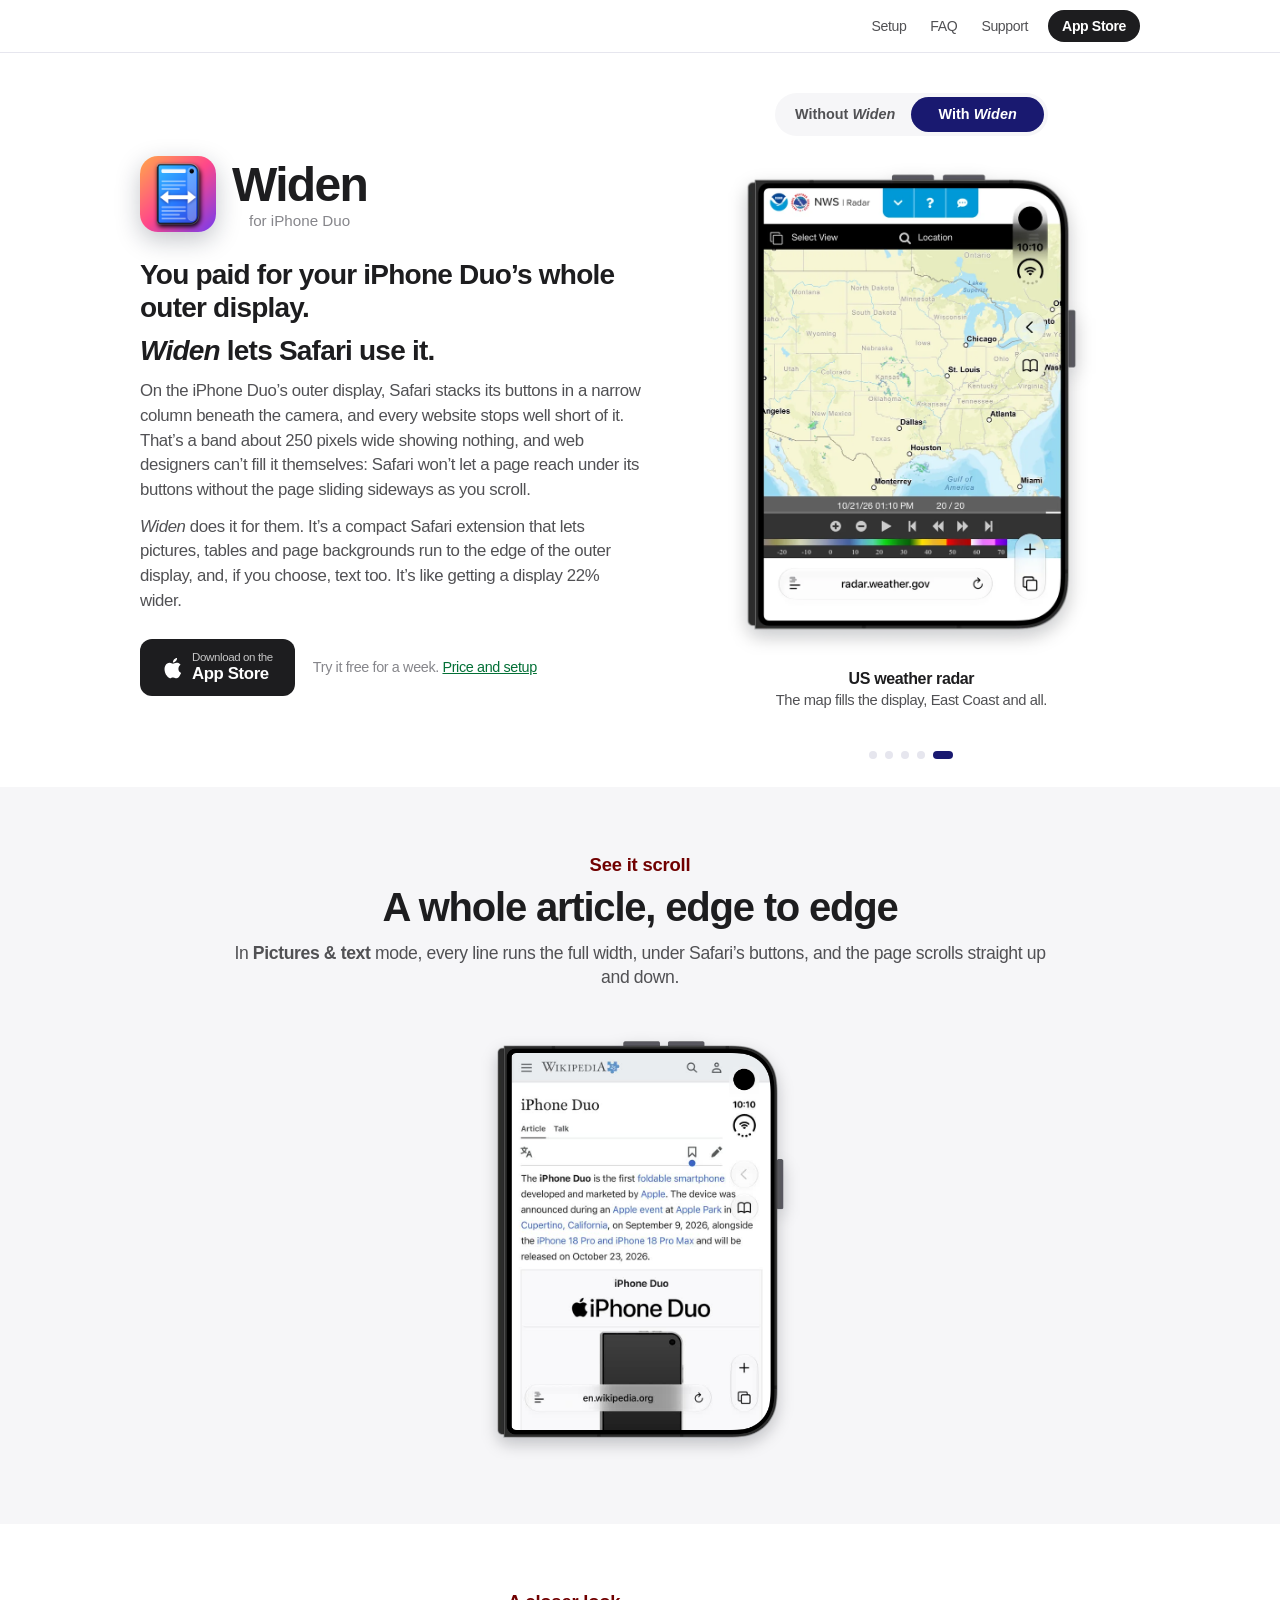
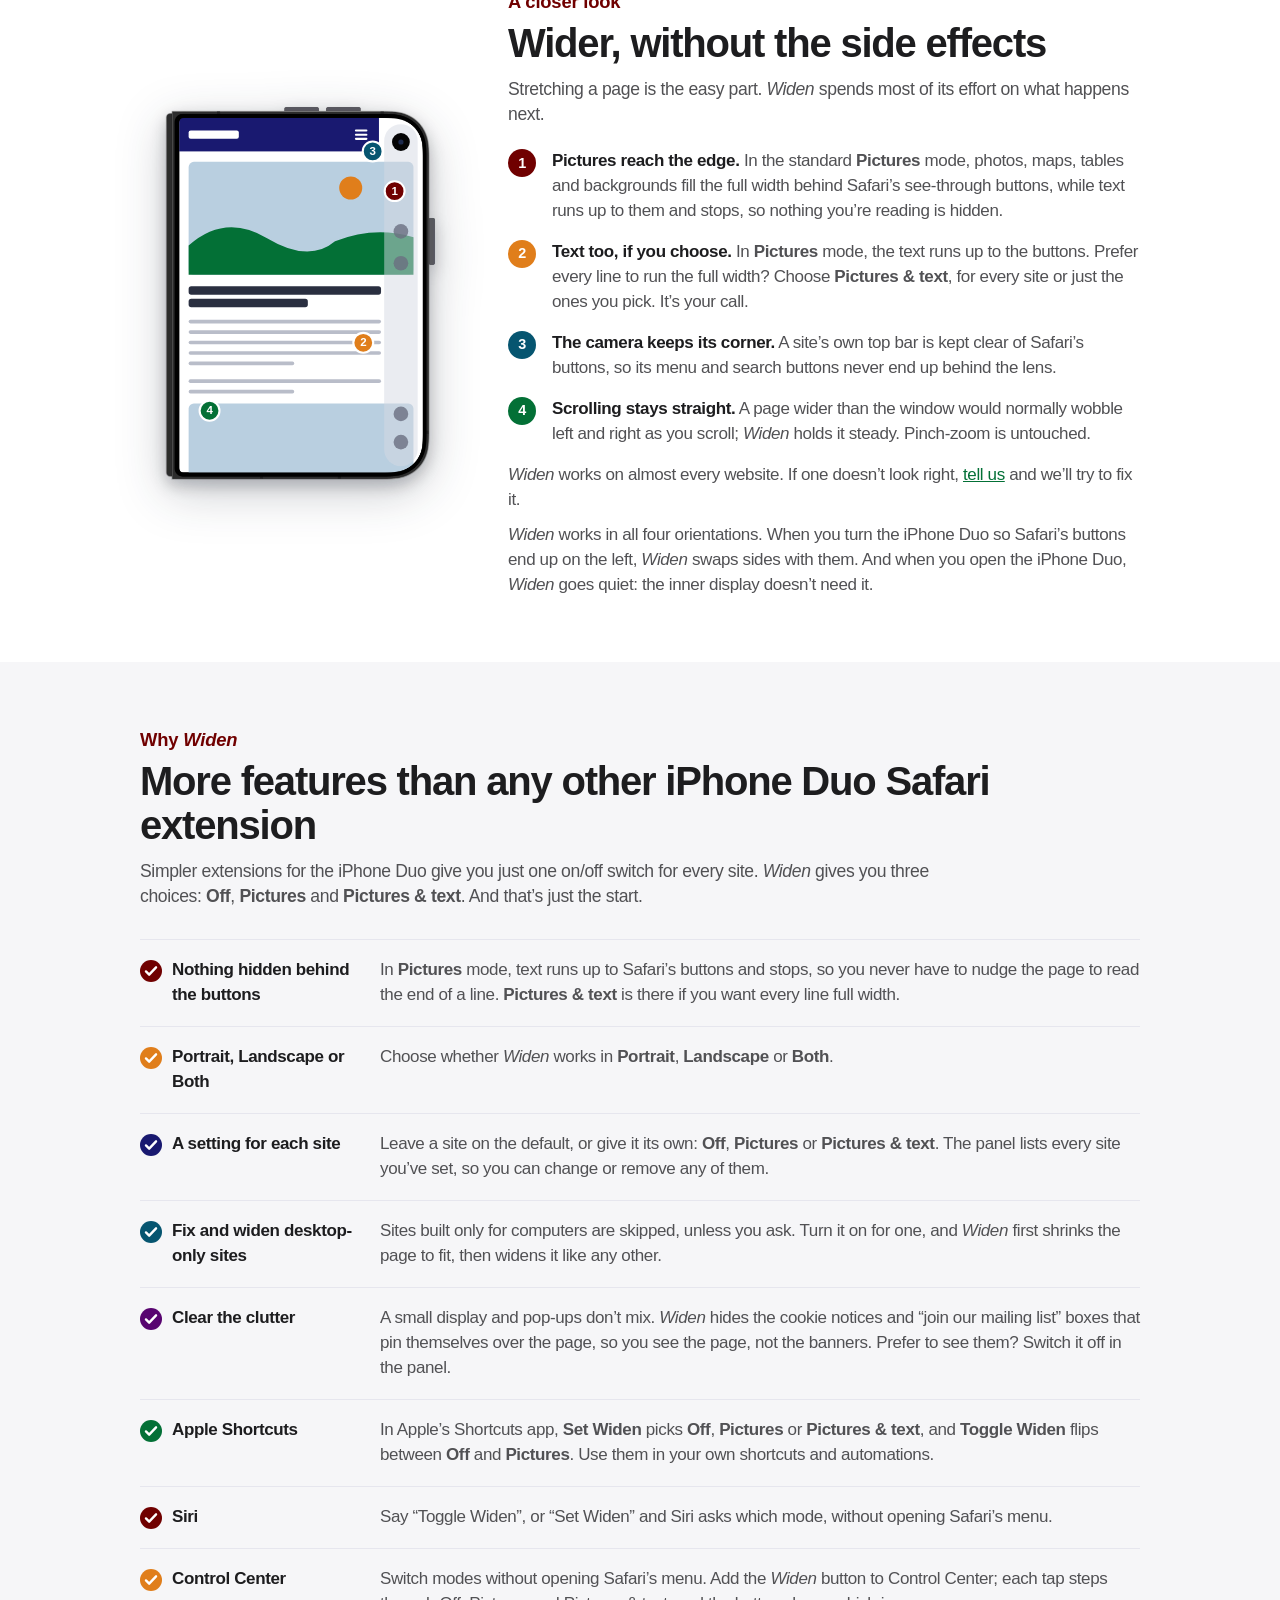
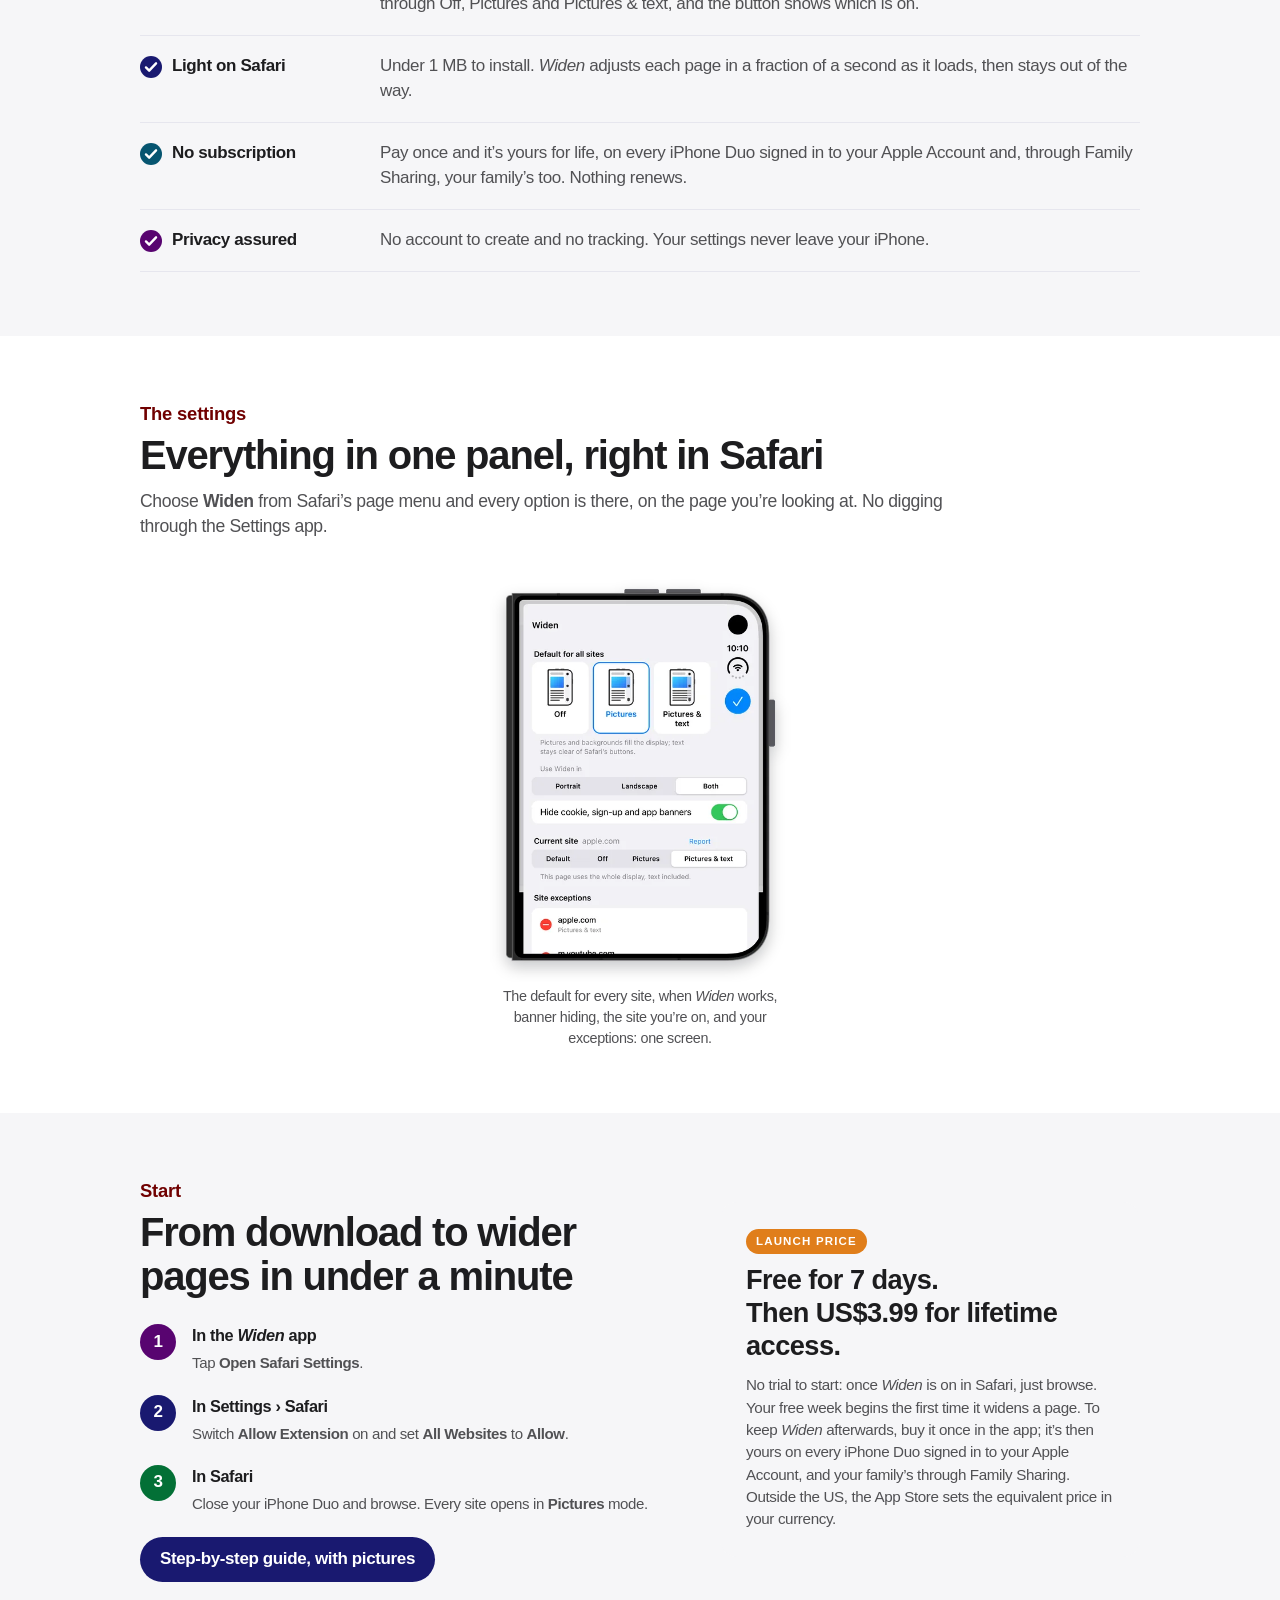
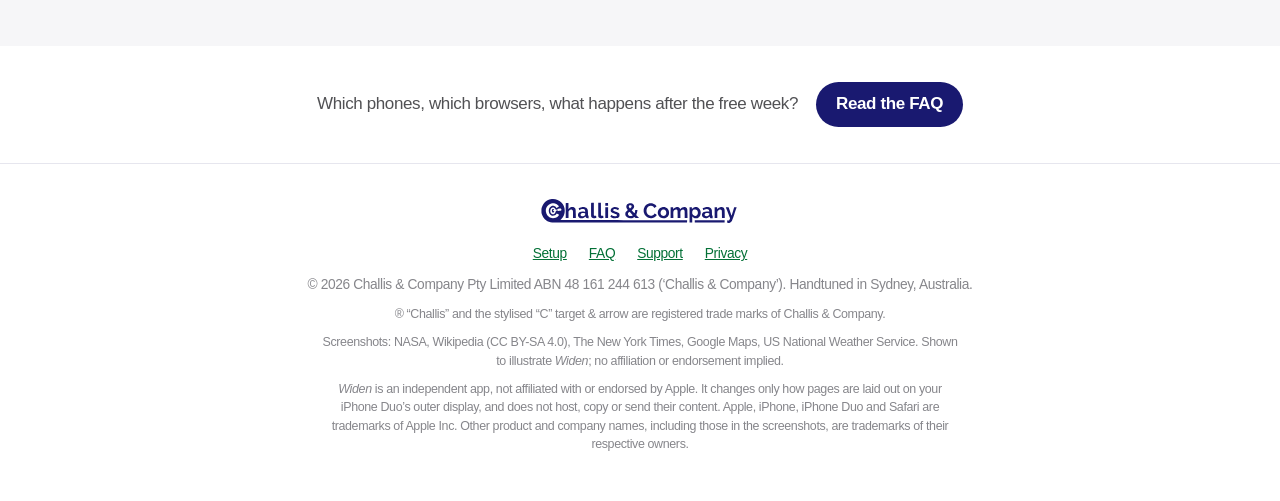
==== index.html @ 455836db "App Store links: Widen is live Co-Authored-By: Claude Opus 5.5 <noreply@anthropic.com>" ====
<!DOCTYPE html>
<html lang="en">
<head>
<meta charset="utf-8">
<meta name="viewport" content="width=device-width, initial-scale=1">
<title>Widen for iPhone Duo — Safari, edge to edge</title>
<meta name="description" content="Widen is a Safari extension for the iPhone Duo. On the iPhone Duo&#39;s outer display, Safari leaves an empty band beside its buttons; Widen fills it with the page you're reading.">
<meta property="og:type" content="website">
<meta property="og:site_name" content="Widen for iPhone Duo">
<meta property="og:title" content="Widen for iPhone Duo — Safari, edge to edge">
<meta property="og:description" content="Widen is a Safari extension for the iPhone Duo. On the iPhone Duo&#39;s outer display, Safari leaves an empty band beside its buttons; Widen fills it with the page you're reading.">
<meta property="og:url" content="https://widen.challis.com.au/">
<meta property="og:image" content="https://widen.challis.com.au/img/share.png?v=2">
<meta property="og:image:width" content="1200">
<meta property="og:image:height" content="630">
<meta property="og:image:alt" content="Google Maps on iPhone Duo's outer display, without and with Widen">
<meta name="twitter:card" content="summary_large_image">
<meta name="theme-color" content="#ffffff" media="(prefers-color-scheme: light)">
<meta name="theme-color" content="#10101c" media="(prefers-color-scheme: dark)">
<link rel="icon" type="image/png" sizes="32x32" href="img/favicon-32.png">
<link rel="icon" type="image/png" sizes="16x16" href="img/favicon-16.png">
<link rel="apple-touch-icon" href="img/apple-touch-icon.png">
<link rel="stylesheet" href="style.css?v=e7f125eb">
</head>
<body>
<a class="skip" href="#main">Skip to content</a>
<nav class="bar" aria-label="Widen">
  <div class="wrap">
    <a class="bar-brand" href="./"><img src="img/apple-touch-icon.png" alt=""><span class="bar-name">Widen</span></a>
    <div class="bar-links"><a href="setup/">Setup</a><a href="faq/">FAQ</a><a href="support/">Support</a><a class="bar-store" href="https://apps.apple.com/app/id6824905949">App Store</a></div>
  </div>
</nav>

<header class="top" id="main">
  <div class="wrap">
    <div>
      <div class="brand">
        <img src="img/icon.png" alt="Widen app icon: a closed iPhone Duo with arrows pointing out to both edges">
        <h1><span class="name">Widen</span> <span class="sub">for iPhone Duo</span></h1>
      </div>
      <p class="lede">You paid for your iPhone Duo&rsquo;s whole outer display. <span class="lede-2"><em>Widen</em> lets Safari use it.</span></p>
      <p>On the iPhone Duo&rsquo;s outer display, Safari stacks its buttons in a narrow column beneath the camera, and every website stops well short of it. That&rsquo;s a band about 250 pixels wide showing nothing, and web designers can&rsquo;t fill it themselves: Safari won&rsquo;t let a page reach under its buttons without the page sliding sideways as you scroll.</p>
      <p><em>Widen</em> does it for them. It&rsquo;s a compact Safari extension that lets pictures, tables and page backgrounds run to the edge of the outer display, and, if you choose, text too. It&rsquo;s like getting a display 22% wider.</p>
      <div class="cta">
        <a class="store" id="app-store" href="https://apps.apple.com/app/id6824905949">
          <svg width="20" height="24" viewBox="0 0 20 24" aria-hidden="true"><path fill="currentColor" d="M16.4 12.7c0-2.6 2.1-3.8 2.2-3.9-1.2-1.8-3.1-2-3.7-2-1.6-.2-3.1.9-3.9.9-.8 0-2-.9-3.4-.9-1.7 0-3.3 1-4.2 2.6-1.8 3.1-.5 7.7 1.3 10.2.9 1.2 1.9 2.6 3.2 2.6 1.3-.1 1.8-.8 3.3-.8 1.6 0 2 .8 3.4.8 1.4 0 2.3-1.3 3.1-2.5 1-1.4 1.4-2.8 1.4-2.9-.1 0-2.7-1-2.7-4.1zM13.9 5.1c.7-.9 1.2-2 1.1-3.2-1 0-2.3.7-3 1.6-.7.8-1.2 2-1.1 3.1 1.2.1 2.3-.6 3-1.5z"/></svg>
          <span><small>Download on the</small><b>App Store</b></span>
        </a>
        <span class="note">Try it free for a week. <a href="#start">Price and setup</a></span>
      </div>
    </div>

    <figure class="flip" data-state="after">
      <div class="flip-ctl" role="group" aria-label="Compare">
        <button type="button" data-show="before">Without <em>Widen</em></button>
        <button type="button" data-show="after">With <em>Widen</em></button>
      </div>
      <!-- One .slide per website. Each needs a before and an after image from the
           closed Duo (1398x2034 simulator shots, exported at 932 wide). -->
      <div class="slides" tabindex="0" aria-label="Websites without and with Widen; swipe for more">
        <div class="slide" data-site="NASA">
          <div class="flip-pics">
            <img class="pic-before" src="img/moon-before.webp?v=9" width="860" height="1117" alt="NASA's Moon page on iPhone Duo's outer display, without Widen: a white column runs down beside Safari's buttons">
            <img class="pic-after" src="img/moon-after.webp?v=9" width="860" height="1117" alt="The same page with Widen: the Moon runs right under Safari's buttons">
          </div>
          <p class="slide-cap"><b>NASA</b>
            <span class="cap-before">A white column runs down beside the buttons.</span>
            <span class="cap-after">The Moon runs right under the buttons.</span></p>
        </div>
        <div class="slide" data-site="Wikipedia">
          <div class="flip-pics">
            <img class="pic-before" src="img/before.webp?v=8" width="860" height="1117" alt="Wikipedia's iPhone Duo article in Safari on the closed iPhone Duo, without Widen: the page stops well short of Safari's buttons, leaving an empty band">
            <img class="pic-after" src="img/after.webp?v=8" width="860" height="1117" alt="The same article with Widen in Pictures &amp; text mode: the article text and info box run the full width of the display">
          </div>
          <p class="slide-cap"><b>Wikipedia</b>
            <span class="cap-before">The page stops short; the band by the buttons is empty.</span>
            <span class="cap-after">In <strong>Pictures &amp; text</strong>, the article runs the full width.</span></p>
        </div>
        <div class="slide" data-site="The New York Times">
          <div class="flip-pics">
            <img class="pic-before" src="img/nyt-before.webp?v=8" width="860" height="1117" loading="lazy" alt="An NYT article about the iPhone Duo on the closed iPhone Duo, without Widen: the lead photo stops short of Safari's buttons">
            <img class="pic-after" src="img/nyt-after.webp?v=8" width="860" height="1117" loading="lazy" alt="The same article with Widen: the photo runs under Safari's buttons while the headline stays clear of them">
          </div>
          <p class="slide-cap"><b>The New York Times</b>
            <span class="cap-before">The photo stops short of the buttons.</span>
            <span class="cap-after">The photo runs under the buttons; the headline stays clear.</span></p>
        </div>
        <div class="slide" data-site="Google Maps">
          <div class="flip-pics">
            <img class="pic-before" src="img/maps-before.webp?v=8" width="860" height="1117" loading="lazy" alt="Google Maps satellite view of the Sydney Opera House on the closed iPhone Duo, without Widen: the map ends at Safari's buttons">
            <img class="pic-after" src="img/maps-after.webp?v=8" width="860" height="1117" loading="lazy" alt="The same satellite view with Widen: the Opera House and harbour fill the whole display, under Safari's buttons">
          </div>
          <p class="slide-cap"><b>Google Maps</b>
            <span class="cap-before">The map ends where the buttons begin.</span>
            <span class="cap-after">The map fills the display, right under the buttons.</span></p>
        </div>
        <div class="slide" data-site="US weather radar">
          <div class="flip-pics">
            <img class="pic-before" src="img/radar-before.webp?v=8" width="860" height="1117" loading="lazy" alt="The US National Weather Service radar map on the closed iPhone Duo, without Widen: the map ends at Safari's buttons, cutting off the East Coast">
            <img class="pic-after" src="img/radar-after.webp?v=8" width="860" height="1117" loading="lazy" alt="The same radar map with Widen: it fills the whole display under Safari's buttons, showing the East Coast">
          </div>
          <p class="slide-cap"><b>US weather radar</b>
            <span class="cap-before">The map ends at the buttons; the East Coast is cut off.</span>
            <span class="cap-after">The map fills the display, East Coast and all.</span></p>
        </div>
      </div>
      <div class="dots" role="tablist" aria-label="Choose a website"></div>
    </figure>
  </div>
</header>

<section class="band" id="scroll">
  <div class="wrap scroll-wrap">
    <span class="kicker">See it scroll</span>
    <h2>A whole article, edge to edge</h2>
    <p class="intro">In <strong>Pictures &amp; text</strong> mode, every line runs the full width, under Safari&rsquo;s buttons, and the page scrolls straight up and down.</p>
    <figure class="scroll-demo">
      <div class="duo-video">
        <video src="img/scroll.mp4?v=4" poster="img/scroll-poster.jpg?v=2" width="620" height="902" autoplay muted loop playsinline preload="metadata" aria-label="Scrolling Wikipedia's iPhone Duo article with Widen in Pictures and text mode"></video>
        <img src="img/duo-frame-open.png" width="1224" height="1590" alt="">
      </div>
    </figure>
  </div>
</section>

<section id="closer">
  <div class="wrap closer">
    <div class="closer-pic"><!-- duo:notes --><svg class="duo" viewBox="0 0 612 795" role="img" aria-label="Widen at work, with three numbered points explained beside the picture"><defs><mask id="scr-notes"><image href="img/duo-screen-mask.png" x="75" y="63" width="466" height="678"/></mask></defs><image href="img/duo-frame.webp?v=4" x="0" y="0" width="612" height="795"/><g mask="url(#scr-notes)"><rect class="d-screen" x="75" y="63" width="466" height="678"/><rect class="d-photo" x="93" y="147" width="430" height="216" rx="10"/><circle class="d-sun" cx="403" cy="197" r="22"/><path class="d-hill" d="M93 363V307q70-62 150-14t130 6q75-30 150-8V363z"/><rect class="d-ink" x="93" y="385" width="368" height="16" rx="5"/><rect class="d-ink" x="93" y="409" width="228" height="16" rx="5"/><rect class="d-text" x="93" y="449" width="368" height="7" rx="3.5"/><rect class="d-text" x="93" y="469" width="368" height="7" rx="3.5"/><rect class="d-text" x="93" y="489" width="368" height="7" rx="3.5"/><rect class="d-text" x="93" y="509" width="368" height="7" rx="3.5"/><rect class="d-text" x="93" y="529" width="202" height="7" rx="3.5"/><rect class="d-text" x="93" y="563" width="368" height="7" rx="3.5"/><rect class="d-text" x="93" y="583" width="202" height="7" rx="3.5"/><rect class="d-photo" x="93" y="609" width="430" height="170" rx="10"/><rect class="d-bar" x="75" y="63" width="382" height="64"/><rect class="d-logo" x="93" y="87" width="96" height="16" rx="4"/><rect class="d-logo" x="411" y="85" width="24" height="4" rx="2"/><rect class="d-logo" x="411" y="93" width="24" height="4" rx="2"/><rect class="d-logo" x="411" y="101" width="24" height="4" rx="2"/><rect class="d-strip" x="467" y="75" width="64" height="654" rx="32"/><circle class="d-cam" cx="499" cy="109" r="17"/><circle class="d-lens" cx="499" cy="109" r="5"/><circle class="d-btn" cx="499" cy="280" r="14"/><circle class="d-btn" cx="499" cy="341" r="14"/><circle class="d-btn" cx="499" cy="629" r="14"/><circle class="d-btn" cx="499" cy="683" r="14"/></g><circle class="d-note n1" cx="487" cy="203" r="19"/><text class="d-note-n" x="487" y="210" text-anchor="middle">1</text><circle class="d-note n2" cx="427" cy="493" r="19"/><text class="d-note-n" x="427" y="500" text-anchor="middle">2</text><circle class="d-note n3" cx="445" cy="127" r="19"/><text class="d-note-n" x="445" y="134" text-anchor="middle">3</text><circle class="d-note n4" cx="133" cy="623" r="19"/><text class="d-note-n" x="133" y="630" text-anchor="middle">4</text></svg><!-- /duo:notes --></div>
    <div>
      <span class="kicker">A closer look</span>
      <h2>Wider, without the side effects</h2>
      <p class="intro">Stretching a page is the easy part. <em>Widen</em> spends most of its effort on what happens next.</p>
      <ol class="notes">
        <li><b>Pictures reach the edge.</b> In the standard <strong>Pictures</strong> mode, photos, maps, tables and backgrounds fill the full width behind Safari&rsquo;s see-through buttons, while text runs up to them and stops, so nothing you&rsquo;re reading is hidden.</li>
        <li><b>Text too, if you choose.</b> In <strong>Pictures</strong> mode, the text runs up to the buttons. Prefer every line to run the full width? Choose <strong>Pictures &amp; text</strong>, for every site or just the ones you pick. It&rsquo;s your call.</li>
        <li><b>The camera keeps its corner.</b> A site&rsquo;s own top bar is kept clear of Safari&rsquo;s buttons, so its menu and search buttons never end up behind the lens.</li>
        <li><b>Scrolling stays straight.</b> A page wider than the window would normally wobble left and right as you scroll; <em>Widen</em> holds it steady. Pinch-zoom is untouched.</li>
      </ol>
      <p class="aside"><em>Widen</em> works on almost every website. If one doesn&rsquo;t look right, <a href="support/">tell us</a> and we&rsquo;ll try to fix it.</p>
      <p class="aside"><em>Widen</em> works in all four orientations. When you turn the iPhone Duo so Safari&rsquo;s buttons end up on the left, <em>Widen</em> swaps sides with them. And when you open the iPhone Duo, <em>Widen</em> goes quiet: the inner display doesn&rsquo;t need it.</p>
    </div>
  </div>
</section>

<section class="band" id="why">
  <div class="wrap">
    <span class="kicker">Why <em>Widen</em></span>
    <h2>More features than any other iPhone Duo Safari extension</h2>
    <p class="intro">Simpler extensions for the iPhone Duo give you just one on/off switch for every site. <em>Widen</em> gives you three choices: <strong>Off</strong>, <strong>Pictures</strong> and <strong>Pictures &amp; text</strong>. And that&rsquo;s just the start.</p>
    <dl class="extras">
      <div><dt><span class="dot c-red"></span>Nothing hidden behind the buttons</dt><dd>In <strong>Pictures</strong> mode, text runs up to Safari&rsquo;s buttons and stops, so you never have to nudge the page to read the end of a line. <strong>Pictures &amp; text</strong> is there if you want every line full width.</dd></div>
      <div><dt><span class="dot c-orange"></span>Portrait, Landscape or Both</dt><dd>Choose whether <em>Widen</em> works in <strong>Portrait</strong>, <strong>Landscape</strong> or <strong>Both</strong>.</dd></div>
      <div><dt><span class="dot c-navy"></span>A setting for each site</dt><dd>Leave a site on the default, or give it its own: <strong>Off</strong>, <strong>Pictures</strong> or <strong>Pictures &amp; text</strong>. The panel lists every site you&rsquo;ve set, so you can change or remove any of them.</dd></div>
      <div><dt><span class="dot c-teal"></span>Fix and widen desktop-only sites</dt><dd>Sites built only for computers are skipped, unless you ask. Turn it on for one, and <em>Widen</em> first shrinks the page to fit, then widens it like any other.</dd></div>
      <div><dt><span class="dot c-purple"></span>Clear the clutter</dt><dd>A small display and pop-ups don&rsquo;t mix. <em>Widen</em> hides the cookie notices and &ldquo;join our mailing list&rdquo; boxes that pin themselves over the page, so you see the page, not the banners. Prefer to see them? Switch it off in the panel.</dd></div>
      <div><dt><span class="dot c-green"></span>Apple Shortcuts</dt><dd>In Apple&rsquo;s Shortcuts app, <strong>Set Widen</strong> picks <strong>Off</strong>, <strong>Pictures</strong> or <strong>Pictures &amp; text</strong>, and <strong>Toggle Widen</strong> flips between <strong>Off</strong> and <strong>Pictures</strong>. Use them in your own shortcuts and automations.</dd></div>
      <div><dt><span class="dot c-red"></span>Siri</dt><dd>Say &ldquo;Toggle Widen&rdquo;, or &ldquo;Set Widen&rdquo; and Siri asks which mode, without opening Safari&rsquo;s menu.</dd></div>
      <div><dt><span class="dot c-orange"></span>Control Center</dt><dd>Switch modes without opening Safari&rsquo;s menu. Add the <em>Widen</em> button to Control Center; each tap steps through Off, Pictures and Pictures &amp; text, and the button shows which is on.</dd></div>
      <div><dt><span class="dot c-navy"></span>Light on Safari</dt><dd>Under 1&nbsp;MB to install. <em>Widen</em> adjusts each page in a fraction of a second as it loads, then stays out of the way.</dd></div>
      <div><dt><span class="dot c-teal"></span>No subscription</dt><dd>Pay once and it&rsquo;s yours for life, on every iPhone Duo signed in to your Apple Account and, through Family Sharing, your family&rsquo;s too. Nothing renews.</dd></div>
      <div><dt><span class="dot c-purple"></span>Privacy assured</dt><dd>No account to create and no tracking. Your settings never leave your iPhone.</dd></div>
    </dl>
  </div>
</section>

<section id="panel">
  <div class="wrap">
    <span class="kicker">The settings</span>
    <h2>Everything in one panel, right in Safari</h2>
    <p class="intro">Choose <strong>Widen</strong> from Safari&rsquo;s page menu and every option is there, on the page you&rsquo;re looking at. No digging through the Settings app.</p>
    <figure class="panel-one"><img src="img/panel.webp?v=8" width="560" height="727" loading="lazy" alt="Widen's panel in Safari, full screen: Default for all sites with Off, Pictures and Pictures &amp; text; Portrait, Landscape or Both; banner hiding on; the current site, apple.com, set to Pictures &amp; text; and site exceptions"><figcaption>The default for every site, when <em>Widen</em> works, banner hiding, the site you&rsquo;re on, and your exceptions: one screen.</figcaption></figure>
  </div>
</section>

<section class="band" id="start">
  <div class="wrap start">
    <div>
      <span class="kicker">Start</span>
      <h2>From download to wider pages in under a minute</h2>
      <ol class="steps">
        <li><h3>In the <em>Widen</em> app</h3><p>Tap <strong>Open Safari Settings</strong>.</p></li>
        <li><h3>In Settings › Safari</h3><p>Switch <strong>Allow Extension</strong> on and set <strong>All Websites</strong> to <strong>Allow</strong>.</p></li>
        <li><h3>In Safari</h3><p>Close your iPhone Duo and browse. Every site opens in <strong>Pictures</strong> mode.</p></li>
      </ol>
      <p style="margin-top:22px"><a class="button" href="setup/">Step-by-step guide, with pictures</a></p>
    </div>
    <div class="deal">
      <span class="launch">Launch price</span>
      <p class="deal-big">Free for 7 days.<br>Then US$3.99 for lifetime access.</p>
      <p>No trial to start: once <em>Widen</em> is on in Safari, just browse. Your free week begins the first time it widens a page. To keep <em>Widen</em> afterwards, buy it once in the app; it&rsquo;s then yours on every iPhone Duo signed in to your Apple Account, and your family&rsquo;s through Family Sharing. Outside the US, the App Store sets the equivalent price in your currency.</p>
    </div>
  </div>
</section>

<section class="more">
  <div class="wrap">
    <p>Which phones, which browsers, what happens after the free week? <a class="button" href="faq/">Read the FAQ</a></p>
  </div>
</section>

<footer>
  <div class="wrap">
    <a class="cc-link" href="https://challis.com.au/" aria-label="Challis &amp; Company"><svg class="cc-mark" viewBox="0 0 1642 217" fill="currentColor" role="img" aria-label="Challis &amp; Company"><path d="M965 2090 c-272 -30 -533 -186 -685 -410 -56 -82 -107 -189 -137 -287 -25 -82 -27 -101 -27 -268 0 -167 2 -186 27 -268 64 -209 184 -383 348 -507 153 -115 307 -173 509 -190 77 -7 1921 -10 5595 -8 l5480 3 3 98 3 97 -5206 0 c-2863 0 -5205 2 -5205 3 0 2 37 42 83 88 187 189 279 415 279 684 0 268 -92 495 -277 681 -208 211 -501 316 -790 284z m254 -365 c35 -9 91 -30 125 -48 63 -33 159 -121 188 -173 l17 -31 -89 -61 c-49 -34 -93 -62 -97 -61 -4 0 -21 21 -38 47 -39 60 -94 98 -175 118 -81 21 -155 14 -225 -21 -226 -110 -276 -472 -93 -671 60 -65 145 -104 228 -104 123 0 230 52 281 137 12 21 23 39 25 41 3 5 184 -99 190 -110 10 -15 -44 -94 -93 -138 -103 -90 -249 -143 -398 -143 -138 0 -226 30 -342 118 -161 120 -267 356 -249 554 9 91 45 206 89 279 72 121 225 233 363 266 78 19 214 19 293 1z m-62 -346 c51 -25 98 -78 116 -134 l14 -40 57 3 c48 2 65 8 104 37 50 39 51 39 174 55 95 13 114 9 98 -20 -14 -25 -13 -30 6 -30 8 0 25 -5 37 -11 21 -12 21 -12 -8 -35 -28 -22 -28 -24 -12 -42 9 -10 17 -21 17 -24 0 -3 -51 -13 -112 -23 -110 -16 -114 -16 -170 4 -54 18 -84 20 -155 5 -16 -3 -23 -14 -28 -46 -17 -100 -67 -177 -138 -213 -65 -32 -110 -32 -175 1 -186 92 -185 421 1 513 54 27 119 27 174 0z" transform="translate(0.000000,217.000000) scale(0.100000,-0.100000)"/><path d="M1033 1260c-57-34-79-139-47-219 38-96 129-94 170 5 23 54 20 57-42 49l-55-7 3 38c3 37 5 39 47 46 24 4 46 10 49 12 11 11-36 71-64 82-27 11-35 10-61-6zM2117 1764c-4-4-7-286-7-626l0-618 115 0 115 0 0 273 0 274 29 39c59 83 149 132 216 120 52-10 100-57 114-110 7-28 11-150 11-320l0-276 116 0 116 0-4 338c-5 365-8 393-63 472-96 139-356 127-490-22-24-26-45-48-47-48-1 0-3 114-3 252l0 253-106 3c-58 1-108-1-112-4zM4197 1763c-12-12-8-1047 4-1105 9-40 21-63 53-94 66-67 165-78 319-37 65 18 64 16 43 123-9 48-16 64-27 61-7-2-37-6-65-8-47-5-52-3-77 27l-27 32 0 504 0 504-108 0c-60 0-112-3-115-7zM4780 1215c0-477 2-561 15-592 34-82 96-117 205-117 82 0 179 18 202 37 13 11 13 22 0 95-13 69-18 82-31 76-9-3-37-9-62-11-38-4-50-1-75 20l-29 25-3 511-3 511-109 0-110 0 0-555zM5367 1764c-4-4-7-56-7-116l0-108 115 0 116 0-3 113-3 112-106 3c-58 1-108-1-112-4zM7337 1740c-143-24-242-126-254-260-7-77 16-145 79-227l50-65-24-15c-48-33-135-130-158-178-21-41-25-65-25-136 0-79 3-92 35-154 113-221 432-272 682-108l28 17 48-47 48-48 144 3 143 3-116 123c-65 68-117 127-117 132 0 4 11 32 25 62 31 68 61 182 70 271l7 68-93-3-94-3-7-66c-7-79-38-181-52-177-6 2-60 54-121 116l-109 112 71 65c118 107 157 217 121 336-26 89-121 159-239 179-71 11-74 11-142 0zm133-175c16-8 34-24 40-34 16-31 12-93-9-125-20-29-97-96-112-96-4 0-28 26-53 58-37 46-46 65-46 97 0 48 21 82 64 101 41 18 80 17 116-1zm15-666c72-77 130-146 130-152 0-6-22-22-50-36-64-34-188-37-248-7-81 40-122 149-83 224 18 35 94 112 111 112 5 0 69-64 140-141zM8993 1729c-223-37-409-214-468-444-20-78-19-231 1-308 56-216 231-400 429-453 67-18 205-17 284 1 90 22 184 70 247 128 59 54 99 111 91 131-5 13-158 106-175 106-5 0-15-12-23-26-24-45-107-112-162-130-302-102-559 216-447 551 55 161 188 254 349 243 109-8 215-70 257-151l15-28 82 57c45 31 86 60 91 64 12 11-45 90-98 137-121 106-296 152-473 122zM3423 1419c-90-15-253-85-253-108 0-5 13-37 29-73l30-65 92 46c89 45 95 46 183 46 79 0 96-3 130-24 47-29 75-87 76-155l0-48-32 7c-95 21-119 24-188 24-169 1-308-72-357-188-22-50-22-146 0-203 26-67 111-143 184-164 122-35 272 0 367 87 30 27 57 49 60 49 3 0 6-12 6-27 0-38 34-91 66-103 14-6 59-10 100-10l74 0 0 99c0 91-2 100-20 106-27 9-29 21-33 245-4 219-16 270-81 346-83 97-256 142-433 113zm242-493l40-12 3-66c3-62 1-69-27-101-62-70-204-102-279-63-66 34-91 119-53 182 31 51 92 74 191 73 47 0 103-6 125-13zM6040 1416c-70-20-123-51-164-96-85-95-98-228-29-310 35-43 100-73 244-116 162-47 211-72 222-110 22-76-55-131-169-121-75 7-158 35-225 76-27 17-53 31-58 31-15 0-83-119-77-135 9-24 97-74 181-102 68-22 98-26 200-27 71-1 137 4 162 12 60 18 133 70 168 120 26 38 30 54 34 123 4 95-7 126-61 175-50 45-101 66-260 111-145 40-183 60-192 98-11 44 21 97 69 113 76 26 205-4 295-68l29-21 45 68c53 78 52 81-44 132-104 56-265 76-370 47zM10023 1415c-290-63-436-392-299-670 82-166 251-257 454-242 250 17 422 206 422 462 0 311-266 518-577 450zm214-206c84-41 133-131 133-244 0-87-24-150-80-206-77-77-183-89-271-29-165 110-150 391 26 483 44 24 139 22 192-4zM11171 1419c-69-13-132-49-188-106l-53-54 0 76 0 76-102-3-102-3-2-442-2-443 114 0 114 0 0 260c0 292 1 299 70 374 72 77 161 95 225 44 52-41 55-62 55-383l0-295 115 0 115 0 0 260c0 292 1 299 70 374 93 101 213 97 261-7 17-38 19-69 19-334l0-293 116 0 116 0-4 348c-5 382-7 400-69 475-40 49-95 76-167 83-115 12-257-49-320-137-15-21-30-39-33-39-3 0-13 18-22 39-49 111-172 160-326 130zM12689 1417c-64-18-132-60-172-107-18-22-37-40-41-40-4 0-6 30-5 68l3 67-97 3-97 3 0-631 0-631 111 3 110 3-1 253c0 167 3 252 10 252 5 0 10-4 10-8 0-20 90-97 140-121 47-22 68-26 150-26 84 0 102 3 152 28 268 132 322 572 96 783-98 92-252 134-369 101zm138-208c218-106 173-477-64-515-86-13-198 56-247 153-22 45-22 212 0 259 19 39 74 90 118 110 48 21 143 17 193-7zM13585 1414c-60-13-183-63-223-92-10-6-5-24 19-80l32-71 61 33c150 84 309 87 379 8 25-28 46-89 47-134 0-43 0-43-85-23-119 29-268 14-366-35-55-29-114-93-135-146-25-67-15-170 22-231 108-174 377-191 547-34l45 41 11-44c7-28 22-53 42-70 29-25 37-27 113-24l81 3 3 96c2 90 1 97-18 102-33 9-40 50-40 241 0 132-4 196-15 233-31 103-103 176-212 215-77 27-216 33-308 12zm263-489l52-16 0-59c0-55-3-63-37-101-44-48-70-63-142-78-88-19-160 11-197 81-20 38-17 70 9 109 38 57 89 79 183 79 44 0 104-7 132-15zM14802 1420c-78-16-160-60-207-111-25-27-48-49-50-49-3 0-5 34-5 75l0 75-100 0-100 0 0-445 0-445 110 0 110 0 0 255c0 286 3 300 68 369 43 44 123 86 167 86 46 0 97-32 119-76 20-36 21-59 24-337l3-297 116 0 115 0-4 338c-4 275-8 346-21 388-38 116-114 174-236 180-36 2-85-1-109-6zM5360 965l0-445 115 0 115 0 0 445 0 445-115 0-115 0 0-445zM15260 1403c0-5 78-206 174-448l173-440-22-62c-43-119-72-142-162-126l-53 10 0-99 0-98 28-7c44-12 154-6 201 11 59 21 104 57 140 109 19 29 95 232 220 591 105 302 191 552 191 557 0 5-46 9-103 9l-104 0-103-340c-57-187-107-340-111-340-3 0-27 60-52 133-25 72-78 225-118 340l-71 207-114 0c-63 0-114-3-114-7z" transform="translate(0.000000,217.000000) scale(0.100000,-0.100000)"/><path d="M12710 345 c-1 -3 -1 -47 -1 -97 l-1 -93 1226 -3 1226 -2 0 100 0 100 -1225 0 c-674 0 -1225 -2 -1225 -5z" transform="translate(0.000000,217.000000) scale(0.100000,-0.100000)"/></svg></a>
    <nav><a href="setup/">Setup</a><a href="faq/">FAQ</a><a href="support/">Support</a><a href="privacy/">Privacy</a></nav>
    <p>&copy; 2026 Challis &amp; Company Pty Limited ABN 48 161 244 613 (&lsquo;Challis &amp; Company&rsquo;). Handtuned in Sydney, Australia.</p>
    <p class="legal">&reg; &ldquo;Challis&rdquo; and the stylised &ldquo;C&rdquo; target &amp; arrow are registered trade marks of Challis &amp; Company.</p>
    <p class="legal">Screenshots: NASA, Wikipedia (CC BY-SA 4.0), The New York Times, Google Maps, US National Weather Service. Shown to illustrate <em>Widen</em>; no affiliation or endorsement implied.</p>
    <p class="legal"><em>Widen</em> is an independent app, not affiliated with or endorsed by Apple. It changes only how pages are laid out on your iPhone Duo&rsquo;s outer display, and does not host, copy or send their content. Apple, iPhone, iPhone Duo and Safari are trademarks of Apple Inc. Other product and company names, including those in the screenshots, are trademarks of their respective owners.</p>
  </div>
</footer>

<script>
// Before/after: alternates on its own until someone picks a side
// (and not at all for people who prefer less motion).
(() => {
  const fig = document.querySelector('.flip');
  const still = matchMedia('(prefers-reduced-motion: reduce)').matches;
  const show = s => {
    fig.dataset.state = s;
    for (const b of fig.querySelectorAll('[data-show]')) b.setAttribute('aria-pressed', String(b.dataset.show === s));
  };
  show('after');
  let timer = 0;
  const stop = () => { clearInterval(timer); timer = 0; };
  for (const b of fig.querySelectorAll('[data-show]')) {
    b.addEventListener('click', () => { stop(); show(b.dataset.show); });
  }

  // Carousel: one slide per website, wrapping round in both directions.
  // A copy of the last slide sits before the first and a copy of the first
  // after the last; landing on a copy jumps, unseen, to the real one.
  const track = fig.querySelector('.slides');
  const real = [...track.querySelectorAll('.slide')];
  const n = real.length;
  const dots = fig.querySelector('.dots');
  let go = () => {};
  if (n > 1) {
    const head = real[n - 1].cloneNode(true), tail = real[0].cloneNode(true);
    for (const c of [head, tail]) { c.setAttribute('aria-hidden', 'true'); c.querySelectorAll('img').forEach(i => i.loading = 'eager'); }
    track.prepend(head); track.append(tail);
    const all = [...track.querySelectorAll('.slide')];
    const at = () => Math.round(track.scrollLeft / track.clientWidth);
    const jump = i => { track.style.scrollSnapType = 'none'; track.scrollLeft = i * track.clientWidth; track.offsetHeight; track.style.scrollSnapType = ''; };
    go = i => track.scrollTo({ left: i * track.clientWidth, behavior: still ? 'auto' : 'smooth' });
    real.forEach((s, i) => {
      const d = document.createElement('button');
      d.type = 'button'; d.setAttribute('role', 'tab'); d.setAttribute('aria-label', s.dataset.site);
      d.addEventListener('click', () => { stop(); go(i + 1); });
      dots.append(d);
    });
    let current = 1, settle = 0;
    const mark = () => {
      const i = at(), r = (i - 1 + n) % n;
      if (i !== current) { current = i; show('after'); }      // each site opens With Widen
      [...dots.children].forEach((d, j) => d.setAttribute('aria-selected', String(j === r)));
      clearTimeout(settle);
      settle = setTimeout(() => { const k = at(); if (k === 0) jump(n); else if (k === n + 1) jump(1); }, 140);
    };
    jump(1);
    track.addEventListener('scroll', () => requestAnimationFrame(mark), { passive: true });
    addEventListener('resize', () => jump(current));
    track.addEventListener('pointerdown', stop, { passive: true });
    mark();
    go.next = () => go(at() + 1);
  } else {
    dots.hidden = true;
  }
  // On its own: each site shows With Widen, then Without, then With again,
  // then the next site (starting With Widen).
  if (!still) {
    let flips = 0;
    timer = setInterval(() => {
      if (flips < 2) { flips++; return show(fig.dataset.state === 'after' ? 'before' : 'after'); }
      flips = 0;
      if (go.next) go.next();
      show('after');
    }, 2600);
  }

  // The big title shrinks into the bar as the page scrolls up: the icon onto
  // the bar's icon and the name onto the bar's name, each moved on its own so
  // both land exactly; "for iPhone Duo" fades on the way. Positions are read
  // afresh every frame from the untransformed title block.
  const brand = document.querySelector('.brand');
  const bar = document.querySelector('.bar-brand');
  if (!brand || !bar || still) return;
  const bigIcon = brand.querySelector('img'), bigName = brand.querySelector('.name'), sub = brand.querySelector('.sub');
  const barIcon = bar.querySelector('img'), barName = bar.querySelector('.bar-name');
  document.body.classList.add('shrinking');
  const clamp = v => Math.min(1, Math.max(0, v));
  // where an element sits with no transform: the block's live box plus its offset in the block
  const base = (el, b) => ({ left: b.left + el.offsetLeft, top: b.top + el.offsetTop, w: el.offsetWidth, h: el.offsetHeight });
  const move = (el, from, to, p, centre) => {
    const k = 1 - p * (1 - to.width / from.w);                       // shrink to the target's width
    const dx = (to.left - from.left) * p;
    const dy = centre ? (to.top + to.height / 2 - (from.top + from.h * k / 2)) * p   // line up text by its middle
                      : (to.top - from.top) * p;
    el.style.transform = `translate(${dx}px, ${dy}px) scale(${k})`;
  };
  const update = () => {
    const b = brand.getBoundingClientRect();
    const icon = base(bigIcon, b), name = base(bigName, b);
    const ti = barIcon.getBoundingClientRect(), tn = barName.getBoundingClientRect();
    const p = clamp(scrollY / Math.max(1, icon.top + scrollY - ti.top));
    move(bigIcon, icon, ti, p, false);
    move(bigName, name, tn, p, true);
    const fade = p >= 1 ? 1 : 0;                                   // swap only once it has fully arrived
    bigIcon.style.opacity = bigName.style.opacity = String(1 - fade);
    bar.style.opacity = String(fade);
    if (sub) sub.style.opacity = String(clamp(1 - p * 2));
  };
  let queued = false;
  const tick = () => { if (!queued) { queued = true; requestAnimationFrame(() => { queued = false; update(); }); } };
  addEventListener('scroll', tick, { passive: true });
  addEventListener('resize', tick);
  addEventListener('load', tick);
  update();
})();
</script>
</body>
</html>
---- style.css ----
/* Widen site: one stylesheet for all three pages. Light and dark follow the
   reader's system setting. */
:root {
  color-scheme: light dark;
  /* Puzzlement's brand colours, shared across Challis apps */
  --red: #700000;
  --green: #037036;
  --navy-b: #191970;
  --purple: #580470;
  --orange: #e07e1b;
  --teal: #065570;

  --bg: #ffffff;
  --band: #f6f6f8;
  --card: #ffffff;
  --ink: #1d1d1f;
  --soft: #515154;
  --faint: #86868b;
  --rule: #e6e6ee;
  --blue: var(--navy-b);
  --blue-ink: var(--green);
  --navy: var(--navy-b);
  --shadow: 0 2px 12px rgba(20, 26, 46, .08);

  /* the Duo pictures */
  --d-body: #1b1d24;
  --d-screen: #ffffff;
  --d-gutter: #eceef3;
  --d-bar: #191970;
  --d-logo: #ffffff;
  --d-photo: #b9cfe0;
  --d-sun: #e07e1b;
  --d-hill: #037036;
  --d-ink: #2a2f40;
  --d-text: #b9bdc9;
  --d-strip: rgba(214, 218, 228, .5);
  --d-btn: #6b7081;
}
@media (prefers-color-scheme: dark) {
  :root {
    --red: #f24d40;
    --green: #3cc27a;
    --navy-b: #8c9eff;
    --purple: #c27af2;
    --orange: #f0a050;
    --teal: #4fb3d4;

    --bg: #10101c;
    --band: #181828;
    --card: #1f1f33;
    --ink: #f5f5f7;
    --soft: #a1a1a6;
    --faint: #86868b;
    --rule: #2b2b44;
    --shadow: 0 2px 14px rgba(0, 0, 0, .35);

    --glyph-ink: #10101c;
    --d-body: #000000;
    --d-screen: #1c1c1e;
    --d-gutter: #0a0a0b;
    --d-bar: #2a2a8c;
    --d-photo: #2c4258;
    --d-sun: #e07e1b;
    --d-hill: #037036;
    --d-ink: #e5e5ea;
    --d-text: #55565c;
    --d-strip: rgba(120, 122, 132, .34);
    --d-btn: #c7c7cc;
  }
}

* { margin: 0; padding: 0; box-sizing: border-box; }
html { scroll-behavior: smooth; -webkit-text-size-adjust: 100%; }
body {
  /* San Francisco on Apple devices (no web fonts, so no third-party requests) */
  font-family: -apple-system, BlinkMacSystemFont, "SF Pro Text", "SF Pro Display", "Helvetica Neue", Inter, "Segoe UI", Roboto, Arial, sans-serif;
  font-size: 17px;
  line-height: 1.47;
  letter-spacing: -0.022em;
  -webkit-font-smoothing: antialiased;
  color: var(--ink);
  background: var(--bg);
}
h1, h2, h3, .lede, .deal-big { font-family: -apple-system-headline, -apple-system, BlinkMacSystemFont, "SF Pro Display", "Helvetica Neue", Inter, "Segoe UI", Roboto, Arial, sans-serif; }
a { color: var(--blue-ink); }
.wrap { max-width: 1040px; margin: 0 auto; padding: 0 20px; }
.narrow { max-width: 700px; }
h2 { font-size: 2.5rem; font-weight: 700; letter-spacing: -0.03em; line-height: 1.1; }
.kicker {
  display: block; font-size: 1.15rem; font-weight: 600; letter-spacing: -0.01em;
  color: var(--red); margin-bottom: 6px;
}
.intro { color: var(--soft); max-width: 820px; margin-top: 12px; font-size: 1.1rem; line-height: 1.42; }
section { padding: 64px 0; }
section.band { background: var(--band); }

.skip { position: absolute; left: -9999px; top: 8px; z-index: 20; background: var(--ink); color: var(--bg); padding: 8px 14px; border-radius: 8px; }
.skip:focus { left: 12px; }

/* ---------- Top bar (stays put) ---------- */
.bar {
  position: sticky; top: 0; z-index: 10;
  background: color-mix(in srgb, var(--bg) 78%, transparent);
  -webkit-backdrop-filter: saturate(180%) blur(20px); backdrop-filter: saturate(180%) blur(20px);
  border-bottom: 1px solid var(--rule);
}
.bar .wrap { display: flex; align-items: center; justify-content: space-between; gap: 12px; height: 52px; }
.bar-brand { display: flex; align-items: center; gap: 8px; font-weight: 700; font-size: 1.05rem; color: var(--ink); text-decoration: none; letter-spacing: -0.02em; }
.bar-brand img { width: 28px; height: 28px; border-radius: 7px; }
.bar-links { display: flex; align-items: center; gap: 4px; }
.bar-links a { color: var(--soft); text-decoration: none; font-size: .88rem; padding: 6px 10px; border-radius: 999px; white-space: nowrap; }
.bar-links a:hover, .bar-links a[aria-current="page"] { color: var(--ink); background: var(--band); }
.bar-links .bar-store { background: var(--ink); color: var(--bg); font-weight: 600; margin-left: 6px; padding: 6px 14px; }
.bar-links .bar-store:hover { background: var(--ink); color: var(--bg); opacity: .85; }
@media (max-width: 420px) {
  .bar-links a { padding: 6px 7px; font-size: .84rem; }
  .bar-links .bar-store { padding: 6px 11px; margin-left: 2px; }
}

/* ---------- Top ---------- */
.top { padding: 40px 0 28px; }
html { scroll-padding-top: 64px; }
.top .wrap { display: grid; grid-template-columns: minmax(0, 1.1fr) minmax(0, 1fr); gap: 40px; align-items: center; }
.brand { display: flex; align-items: center; gap: 16px; }
.brand img { width: 76px; height: 76px; border-radius: 18px; box-shadow: 0 8px 24px rgba(20, 26, 46, .25); }
.brand h1 { font-size: 3rem; font-weight: 700; letter-spacing: -0.035em; line-height: 1; }
.brand h1 { display: flex; flex-direction: column; align-items: center; }
.brand .sub { display: block; text-align: center; font-size: .95rem; color: var(--faint); font-weight: 500; margin-top: 4px; letter-spacing: 0; }
.lede { font-size: 1.75rem; line-height: 1.18; font-weight: 700; margin-top: 26px; letter-spacing: -0.028em; }
.lede-2 { display: block; margin-top: .35em; }
.lede ~ p:not(.cta) { color: var(--soft); margin-top: 12px; font-size: 1.05rem; }
.cta { margin-top: 26px; display: flex; flex-wrap: wrap; gap: 12px 18px; align-items: center; }
.store {
  display: inline-flex; align-items: center; gap: 10px;
  background: var(--ink); color: var(--bg); text-decoration: none;
  padding: 12px 22px; border-radius: 12px; font-weight: 600;
}
.store small { display: block; font-weight: 400; font-size: .72rem; opacity: .75; line-height: 1.1; }
.store b { display: block; font-size: 1.05rem; line-height: 1.2; }
.cta .note { color: var(--faint); font-size: .9rem; }

.duo { width: 100%; height: auto; display: block; filter: drop-shadow(0 12px 24px rgba(20, 26, 46, .22)); }
.d-body { fill: var(--d-body); }
.d-key { fill: #3d3d42; }
.d-hinge { fill: #000; opacity: .45; }
.d-screen { fill: var(--d-screen); }
.d-gutter { fill: var(--d-gutter); }
.d-bar { fill: var(--d-bar); }
.d-logo { fill: var(--d-logo); }
.d-photo { fill: var(--d-photo); }
.d-sun { fill: var(--d-sun); }
.d-hill { fill: var(--d-hill); }
.d-ink { fill: var(--d-ink); }
.d-text { fill: var(--d-text); }
.d-strip { fill: var(--d-strip); }
.d-cam { fill: #050505; }
.d-lens { fill: #1d2a4d; }
.d-btn { fill: var(--d-btn); opacity: .8; }

/* ---------- Before / after ---------- */
.flip { max-width: 390px; min-width: 0; width: 100%; margin: 0 auto; text-align: center; }
.slides {
  display: flex; overflow-x: auto; scroll-snap-type: x mandatory; scrollbar-width: none;
  -webkit-overflow-scrolling: touch; overscroll-behavior-x: contain;
}
.slides::-webkit-scrollbar { display: none; }
.slides:focus-visible { outline: 2px solid var(--navy-b); outline-offset: 4px; border-radius: 12px; }
.slide { flex: 0 0 100%; scroll-snap-align: center; padding: 0 0 18px; box-sizing: border-box; }
/* Screenshots are framed in the iPhone Duo simulator's own device artwork
   (img/*.webp), so the page only stacks them. */
.flip-pics { display: grid; }
.flip-pics img {
  grid-area: 1 / 1; display: block; width: 100%; height: auto;
  transition: opacity .45s ease;
}
.flip[data-state="after"] .pic-before, .flip[data-state="before"] .pic-after { opacity: 0; }
.slide-cap { margin-top: 12px; font-size: .92rem; color: var(--soft); min-height: 4.4em; text-wrap: balance; }
.slide-cap b { display: block; color: var(--ink); font-size: 1rem; }
.flip[data-state="after"] .cap-before, .flip[data-state="before"] .cap-after { display: none; }
.dots { display: flex; justify-content: center; gap: 8px; margin-top: 2px; }
.dots button { width: 8px; height: 8px; padding: 0; border: 0; border-radius: 50%; background: var(--rule); cursor: pointer; }
.dots button[aria-selected="true"] { background: var(--navy-b); width: 20px; border-radius: 4px; }
.flip-ctl { display: inline-grid; grid-template-columns: 1fr 1fr; margin: 0 0 12px; background: var(--band); border-radius: 999px; padding: 4px; }
.flip-ctl button {
  font: inherit; font-size: .9rem; font-weight: 600; color: var(--soft);
  background: none; border: 0; border-radius: 999px; padding: 7px 16px; cursor: pointer;
}
.flip-ctl button[aria-pressed="true"] { background: var(--navy-b); color: var(--glyph-ink, #fff); }
.flip-ctl em, .steps h3 em { font-style: italic; }
/* the bar's icon starts hidden on the home page and appears as the big one shrinks into it */
.shrinking .bar-brand { opacity: 0; }
.shrinking .brand { position: relative; z-index: 11; }
.shrinking .brand img, .shrinking .brand .name { position: relative; display: inline-block; transform-origin: 0 0; will-change: transform; }

.d-note { fill: var(--red); stroke: var(--bg); stroke-width: 4; }
.d-note.n2 { fill: var(--orange); } .d-note.n3 { fill: var(--teal); } .d-note.n4 { fill: var(--green); }
.d-note-n { fill: var(--glyph-ink, #fff); }
.d-note-n { font: 700 22px -apple-system, BlinkMacSystemFont, sans-serif; }

/* ---------- Real screenshots ---------- */
.shots { display: grid; grid-template-columns: repeat(2, minmax(0, 300px)); justify-content: center; gap: 28px; margin-top: 30px; }
.shots figure { text-align: center; }
.shots img {
  display: block; width: 100%; height: auto; background: #fff;
  border: 9px solid #1b1d24; border-left-width: 6px;
  border-radius: 6px 34px 34px 6px;   /* the Duo's hinge side is square */
  box-shadow: 0 14px 30px rgba(20, 26, 46, .22);
}
.shots figcaption { margin-top: 12px; font-size: .9rem; color: var(--soft); }
.shots figcaption b { display: block; color: var(--ink); font-size: .98rem; }
.credit { text-align: center; color: var(--faint); font-size: .78rem; margin-top: 18px; }

/* ---------- A closer look ---------- */
.closer { display: grid; grid-template-columns: 320px 1fr; gap: 48px; align-items: center; }
.notes { list-style: none; counter-reset: n; margin-top: 22px; }
.notes li { counter-increment: n; position: relative; padding-left: 44px; margin-bottom: 16px; color: var(--soft); }
.notes li b { color: var(--ink); }
.notes li::before {
  content: counter(n); position: absolute; left: 0; top: 0;
  width: 28px; height: 28px; border-radius: 50%; background: var(--red); color: #fff;
  font-weight: 700; font-size: .9rem; display: flex; align-items: center; justify-content: center;
}
.notes li:nth-child(2)::before { background: var(--orange); } .notes li:nth-child(3)::before { background: var(--teal); } .notes li:nth-child(4)::before { background: var(--green); }
.notes li::before { color: var(--glyph-ink, #fff); }
.scroll-wrap { text-align: center; }
.scroll-wrap .intro { margin-left: auto; margin-right: auto; }
.scroll-demo { max-width: 340px; margin: 28px auto 0; }
.duo-video { position: relative; }
.duo-video img { display: block; width: 100%; height: auto; position: relative; pointer-events: none; }
.duo-video video { position: absolute; left: 12.25%; top: 7.92%; width: 76.14%; height: 85.28%; object-fit: cover; background: #000; -webkit-mask: url(img/duo-screen-mask.png) 0 0 / 100% 100%; mask: url(img/duo-screen-mask.png) 0 0 / 100% 100%; }
.scroll-demo figcaption { font-size: .88rem; color: var(--soft); margin-top: 2px; }
@media (prefers-reduced-motion: reduce) { .duo-video video { animation: none; } }
.aside { color: var(--soft); margin-top: 10px; }

/* ---------- Extras ---------- */
.extras { margin-top: 30px; display: grid; gap: 0; border-top: 1px solid var(--rule); }
.extras div { display: grid; grid-template-columns: 220px 1fr; gap: 20px; padding: 18px 0; border-bottom: 1px solid var(--rule); }
.extras dt { font-weight: 700; display: flex; gap: 10px; align-items: flex-start; }
.soon { font-size: .68rem; font-weight: 700; letter-spacing: .04em; text-transform: uppercase; color: var(--orange); border: 1px solid currentColor; border-radius: 999px; padding: 1px 7px; margin-left: 4px; white-space: nowrap; }
.dot { flex: none; width: 22px; height: 22px; border-radius: 50%; background: var(--accent); position: relative; transform: translateY(2px); }
.dot::after { content: ""; position: absolute; inset: 0; background: var(--glyph-ink, #fff);
  -webkit-mask: url("data:image/svg+xml,%3Csvg xmlns='http://www.w3.org/2000/svg' viewBox='0 0 24 24'%3E%3Cpath d='M6.5 12.5l3.5 3.5 7.5-8' fill='none' stroke='black' stroke-width='2.6' stroke-linecap='round' stroke-linejoin='round'/%3E%3C/svg%3E") center / 22px no-repeat;
          mask: url("data:image/svg+xml,%3Csvg xmlns='http://www.w3.org/2000/svg' viewBox='0 0 24 24'%3E%3Cpath d='M6.5 12.5l3.5 3.5 7.5-8' fill='none' stroke='black' stroke-width='2.6' stroke-linecap='round' stroke-linejoin='round'/%3E%3C/svg%3E") center / 22px no-repeat; }
.c-red { --accent: var(--red); } .c-green { --accent: var(--green); } .c-navy { --accent: var(--navy-b); }
.c-purple { --accent: var(--purple); } .c-orange { --accent: var(--orange); } .c-teal { --accent: var(--teal); }
.extras dd { color: var(--soft); }

/* ---------- Steps ---------- */
.steps { list-style: none; counter-reset: s; margin-top: 26px; display: grid; gap: 20px; }
.steps li { counter-increment: s; position: relative; padding-left: 52px; }
.steps li::before {
  content: counter(s); position: absolute; top: 0; left: 0;
  width: 36px; height: 36px; border-radius: 50%;
  background: var(--step, var(--navy-b)); color: var(--glyph-ink, #fff); font-weight: 700;
  display: flex; align-items: center; justify-content: center;
}
.steps li:nth-child(1) { --step: var(--purple); } .steps li:nth-child(2) { --step: var(--navy-b); }
.steps li:nth-child(3) { --step: var(--green); }
.steps h3 { font-size: 1.02rem; margin-bottom: 4px; }
.steps p { font-size: .94rem; color: var(--soft); }
.path { font-weight: 600; color: var(--ink); }

.panel-one { max-width: 320px; margin: 28px auto 0; text-align: center; }
.panel-one img { display: block; width: 100%; height: auto; }
.panel-one figcaption { font-size: .9rem; color: var(--soft); margin-top: 4px; }
.panels { display: grid; grid-template-columns: repeat(2, minmax(0, 300px)); justify-content: center; gap: 24px; margin-top: 28px; }
.panels img { display: block; width: 100%; height: auto; }
.panels figcaption { text-align: center; font-size: .9rem; color: var(--soft); margin-top: 4px; }
.panels figcaption b { display: block; color: var(--ink); }
@media (max-width: 560px) { .panels { gap: 10px; } .panels figcaption { font-size: .82rem; } }
.guide { list-style: none; counter-reset: g; margin-top: 30px; }
.guide > li { counter-increment: g; display: grid; grid-template-columns: minmax(0, 1fr) minmax(0, 420px); gap: 28px; align-items: start; padding: 30px 0; border-top: 1px solid var(--rule); }
.guide .where { display: block; font-weight: 700; color: var(--red); }
.guide .where::before { content: counter(g); width: 26px; height: 26px; border-radius: 50%; background: var(--red); color: #fff; font-size: .85rem; display: inline-flex; align-items: center; justify-content: center; margin-right: 8px; vertical-align: 1px; }
.guide h2 { margin: 6px 0 8px; }
.guide .howto { margin-top: 0; grid-template-columns: 1fr; max-width: 260px; gap: 18px; }
.guide .shot { max-width: 260px; text-align: center; }
.guide .shot figcaption, .guide .howto figcaption { font-size: .85rem; color: var(--soft); margin-top: 2px; }
.guide .shot img { display: block; width: 100%; height: auto; }
@media (max-width: 760px) { .guide > li { grid-template-columns: minmax(0, 1fr); gap: 16px; } }
.howto { display: grid; grid-template-columns: 1fr 1fr; gap: 10px; margin-top: 12px; max-width: 420px; }
.howto img { display: block; width: 100%; height: auto; }
.howto figcaption { text-align: center; font-size: .85rem; color: var(--soft); margin-top: 2px; }
.start { display: grid; grid-template-columns: 1fr 420px; gap: 48px; align-items: center; }
.deal { background: var(--band); border-radius: 18px; padding: 26px; }
.launch { display: inline-block; background: var(--orange); color: var(--glyph-ink, #fff); font-size: .72rem; font-weight: 800; letter-spacing: .1em; text-transform: uppercase; padding: 4px 10px; border-radius: 999px; margin-bottom: 10px; }
.deal-big { font-size: clamp(1.3rem, 5.2vw, 1.7rem); font-weight: 800; letter-spacing: -0.02em; line-height: 1.2; color: var(--ink); }
.deal-family { color: var(--green) !important; font-weight: 600; margin-top: 6px !important; }
.deal p + p { color: var(--soft); margin-top: 12px; font-size: .95rem; }

.more { padding: 36px 0; text-align: center; }
.more p { color: var(--soft); display: flex; flex-wrap: wrap; justify-content: center; align-items: center; gap: 12px 18px; }
.button { display: inline-block; background: var(--navy-b); color: var(--glyph-ink, #fff); text-decoration: none; font-weight: 600; padding: 10px 20px; border-radius: 999px; }

/* ---------- FAQ ---------- */
.faq { margin-top: 26px; }
.faq details { border-bottom: 1px solid var(--rule); }
.faq summary {
  cursor: pointer; list-style: none; padding: 16px 32px 16px 0; font-weight: 600; position: relative;
}
.faq summary::-webkit-details-marker { display: none; }
.faq summary::after { content: "+"; position: absolute; right: 4px; top: 12px; font-size: 1.4rem; font-weight: 400; color: var(--green); }
.faq details[open] summary::after { content: "−"; }
.faq .modes { padding: 0 0 8px 20px; color: var(--soft); }
.faq .modes li { margin-bottom: 4px; }
.faq details p { color: var(--soft); padding: 0 0 16px; }

/* ---------- Text pages (privacy, support) ---------- */
.doc { padding: 12px 0 24px; }
.doc .back { display: inline-flex; align-items: center; gap: 10px; text-decoration: none; color: var(--ink); font-weight: 700; }
.doc .back img { width: 34px; height: 34px; border-radius: 8px; }
.doc h1 { font-size: 2.6rem; font-weight: 700; letter-spacing: -0.035em; margin-top: 30px; }
.doc .updated { color: var(--faint); font-size: .9rem; margin-top: 4px; }
.doc h2 { font-size: 1.15rem; margin: 30px 0 6px; letter-spacing: 0; }
.doc p, .doc li { color: var(--soft); margin-bottom: 10px; }
.doc ul { padding-left: 22px; }
.doc .faq { margin-top: 6px; }
.doc .faq details p { margin: 0; }
.doc strong { color: var(--ink); }
.summary { background: var(--band); border-radius: 14px; padding: 18px 20px; margin-top: 24px; }
.summary p { margin: 0; color: var(--ink); }
.mailbox { display: inline-block; margin-top: 8px; font-size: 1.25rem; font-weight: 700; }

/* ---------- Footer ---------- */
footer { border-top: 1px solid var(--rule); padding: 34px 0 48px; color: var(--faint); font-size: .86rem; text-align: center; }
.cc-link { display: inline-block; color: var(--navy-b); margin-bottom: 14px; }
@media (prefers-color-scheme: dark) { .cc-link { color: #fff; } }
.cc-mark { display: block; width: 200px; height: auto; }
footer nav { display: flex; justify-content: center; flex-wrap: wrap; gap: 6px 22px; margin-bottom: 10px; }
footer .legal { max-width: 640px; margin: 10px auto 0; font-size: .78rem; }

/* ---------- Narrow screens ---------- */
@media (max-width: 880px) {
  .top .wrap { grid-template-columns: minmax(0, 1fr); }
  .closer, .start { grid-template-columns: 1fr; }
  .closer-pic { max-width: 300px; margin: 0 auto; }
}
@media (max-width: 560px) {
  section { padding: 48px 0; }
  .top { padding-top: 36px; }
  .brand h1 { font-size: 2.2rem; }
  .lede { font-size: 1.45rem; }
  h2 { font-size: 1.85rem; }
  .extras div { grid-template-columns: 1fr; gap: 4px; }
  .shots { gap: 12px; }
  .shots img { border-width: 5px; border-left-width: 4px; border-radius: 4px 20px 20px 4px; }
}
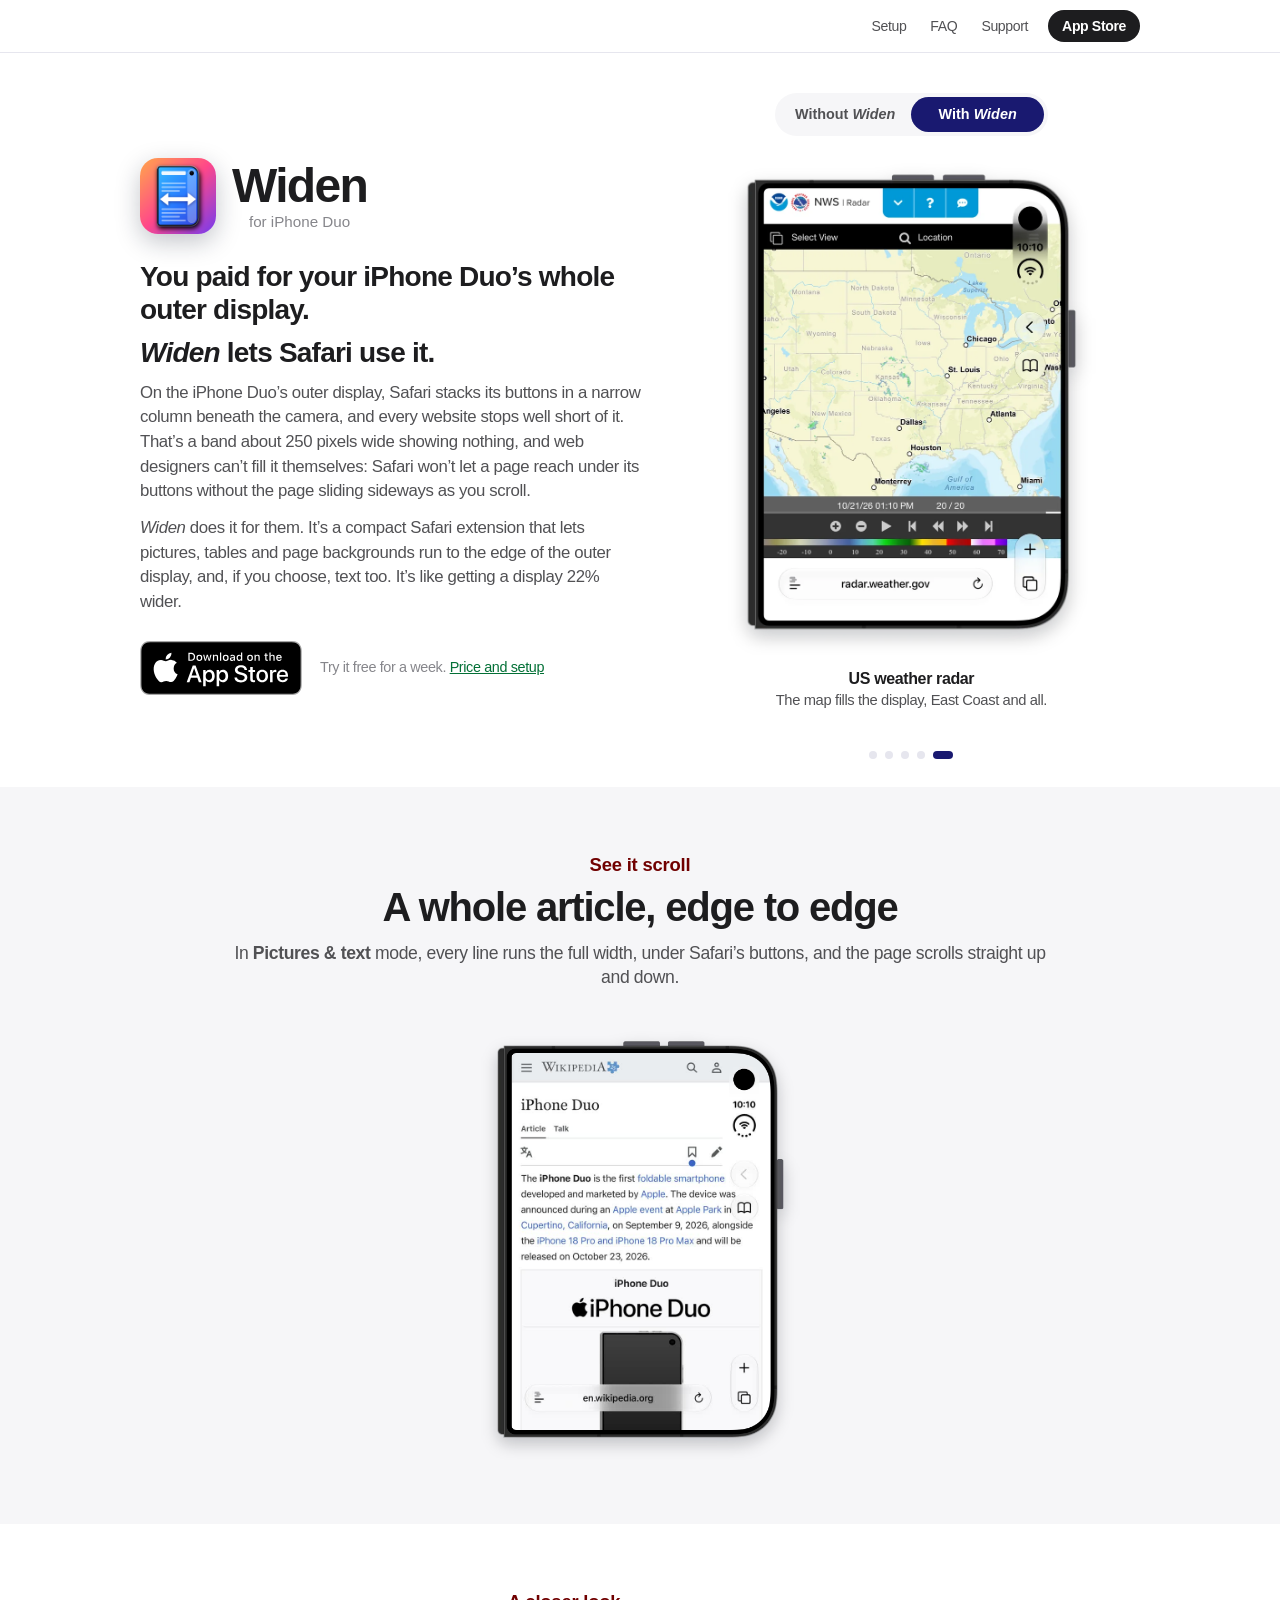
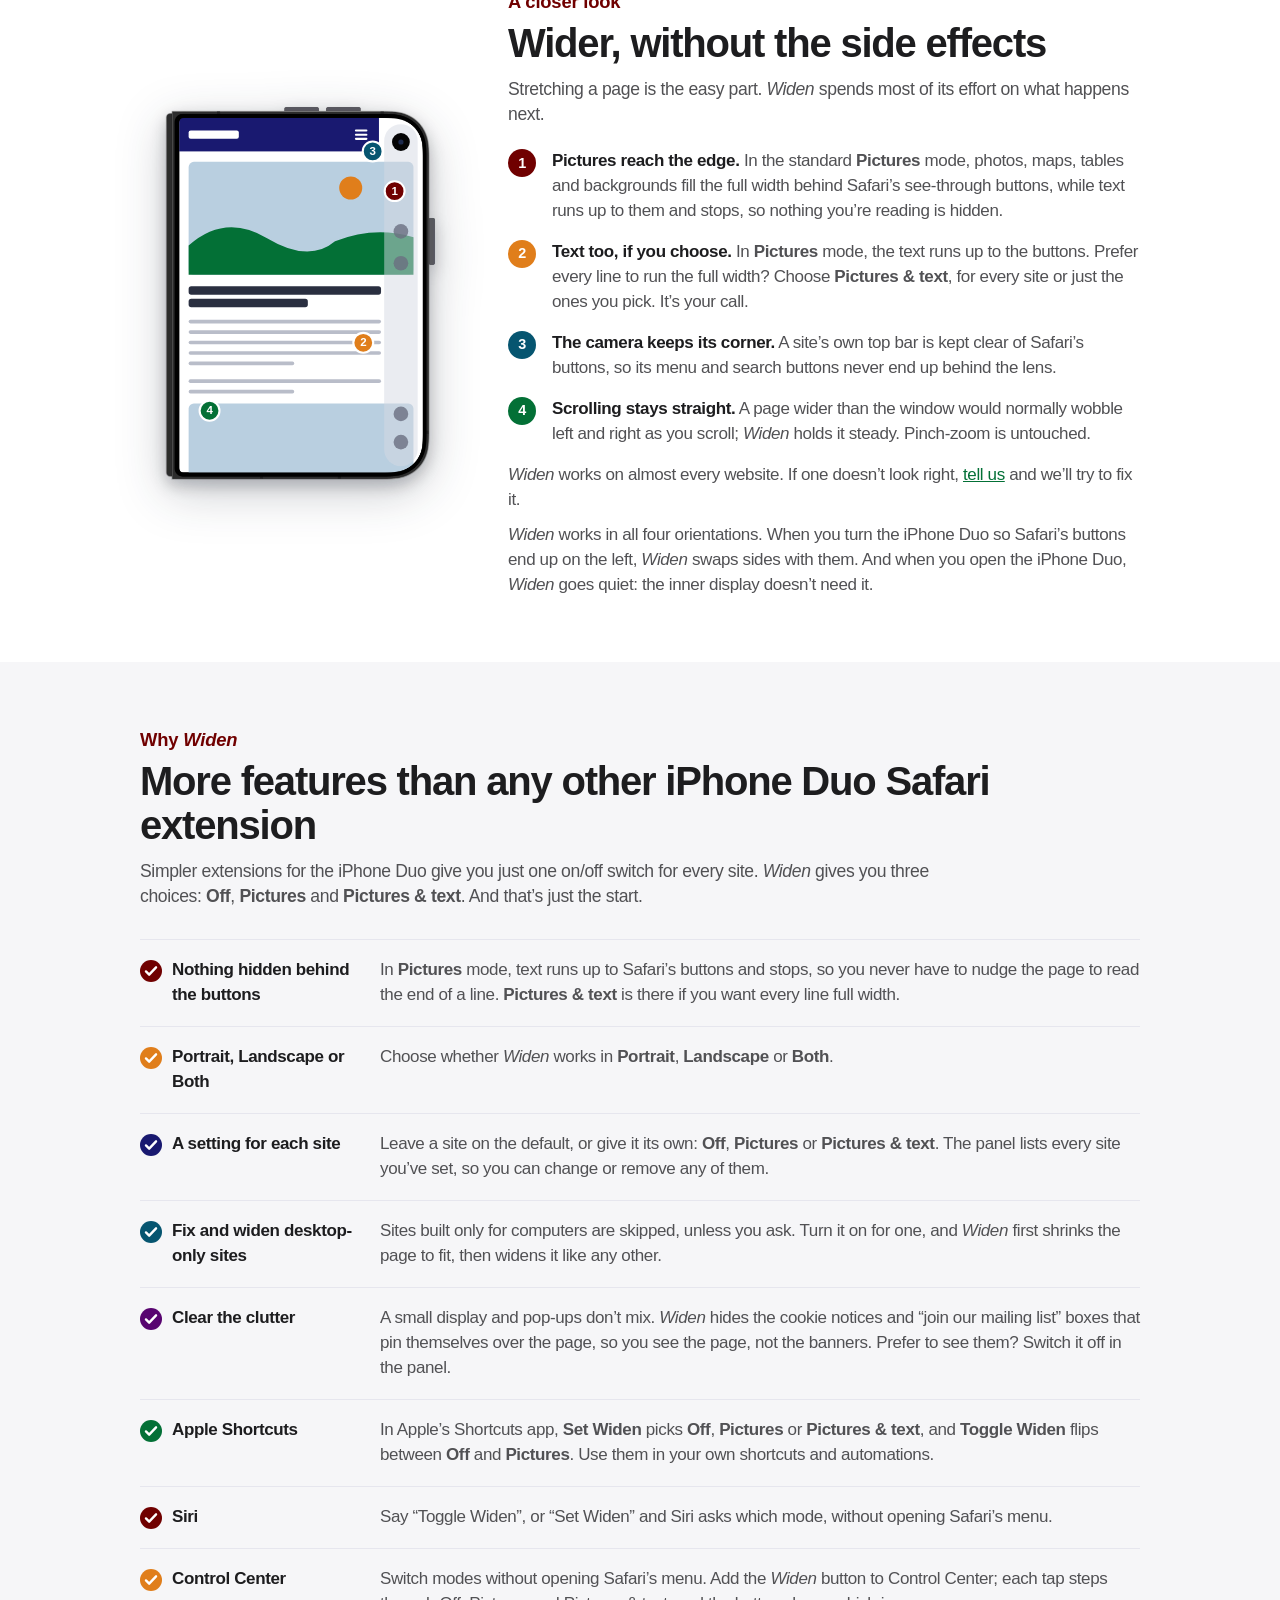
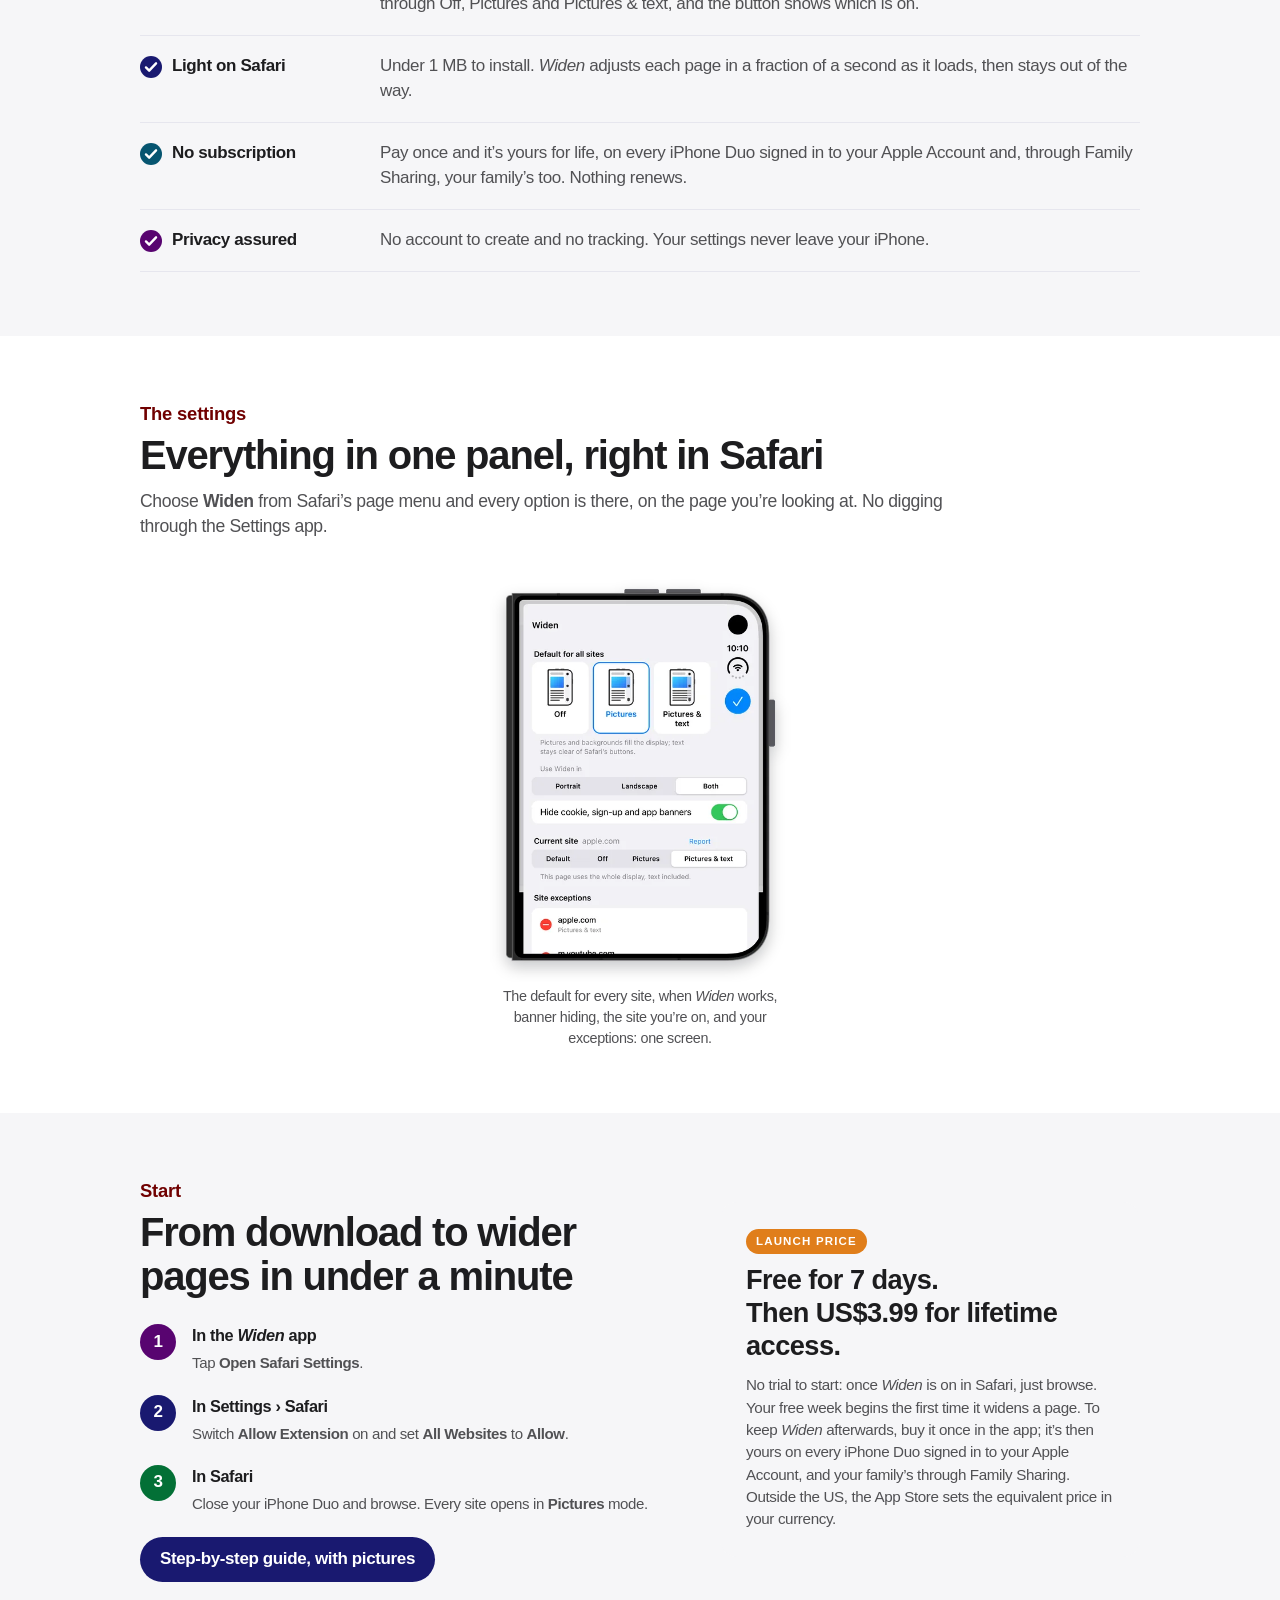
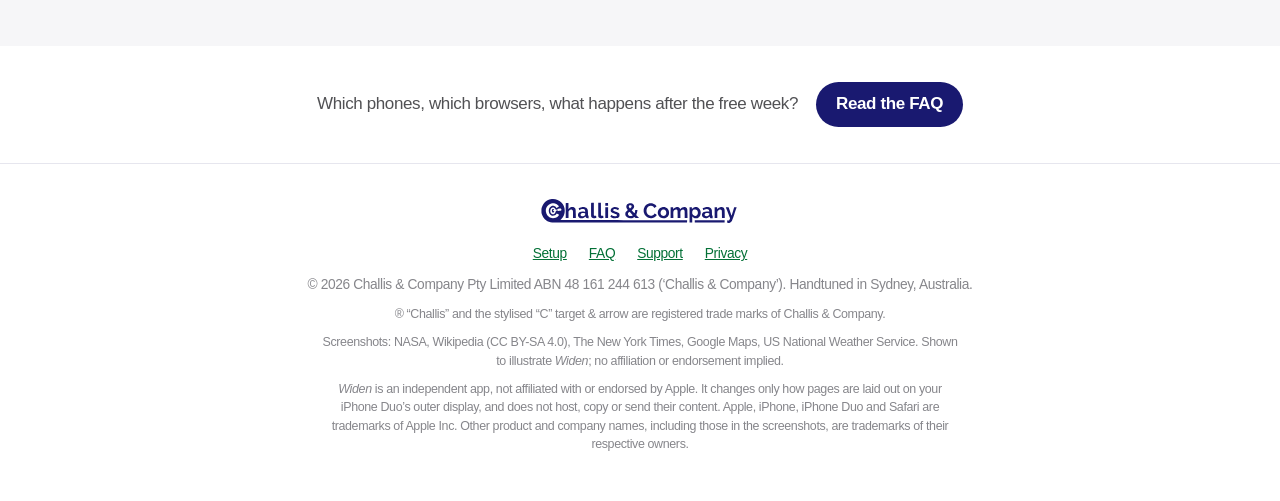
==== commit 553110d8: "Apple's App Store badge, black and (in dark mode) white Co-Authored-By: Claude Opus 5.5 <noreply@ant" ====
--- a/index.html
+++ b/index.html
@@ -20,7 +20,7 @@
 <link rel="icon" type="image/png" sizes="32x32" href="img/favicon-32.png">
 <link rel="icon" type="image/png" sizes="16x16" href="img/favicon-16.png">
 <link rel="apple-touch-icon" href="img/apple-touch-icon.png">
-<link rel="stylesheet" href="style.css?v=e7f125eb">
+<link rel="stylesheet" href="style.css?v=af453d93">
 </head>
 <body>
 <a class="skip" href="#main">Skip to content</a>
@@ -43,8 +43,10 @@
       <p><em>Widen</em> does it for them. It&rsquo;s a compact Safari extension that lets pictures, tables and page backgrounds run to the edge of the outer display, and, if you choose, text too. It&rsquo;s like getting a display 22% wider.</p>
       <div class="cta">
         <a class="store" id="app-store" href="https://apps.apple.com/app/id6824905949">
-          <svg width="20" height="24" viewBox="0 0 20 24" aria-hidden="true"><path fill="currentColor" d="M16.4 12.7c0-2.6 2.1-3.8 2.2-3.9-1.2-1.8-3.1-2-3.7-2-1.6-.2-3.1.9-3.9.9-.8 0-2-.9-3.4-.9-1.7 0-3.3 1-4.2 2.6-1.8 3.1-.5 7.7 1.3 10.2.9 1.2 1.9 2.6 3.2 2.6 1.3-.1 1.8-.8 3.3-.8 1.6 0 2 .8 3.4.8 1.4 0 2.3-1.3 3.1-2.5 1-1.4 1.4-2.8 1.4-2.9-.1 0-2.7-1-2.7-4.1zM13.9 5.1c.7-.9 1.2-2 1.1-3.2-1 0-2.3.7-3 1.6-.7.8-1.2 2-1.1 3.1 1.2.1 2.3-.6 3-1.5z"/></svg>
-          <span><small>Download on the</small><b>App Store</b></span>
+          <picture>
+            <source srcset="app-store-badge-white.svg" media="(prefers-color-scheme: dark)">
+            <img src="app-store-badge-black.svg" alt="Download on the App Store" width="162" height="54">
+          </picture>
         </a>
         <span class="note">Try it free for a week. <a href="#start">Price and setup</a></span>
       </div>
--- a/style.css
+++ b/style.css
@@ -130,13 +130,8 @@
 .lede-2 { display: block; margin-top: .35em; }
 .lede ~ p:not(.cta) { color: var(--soft); margin-top: 12px; font-size: 1.05rem; }
 .cta { margin-top: 26px; display: flex; flex-wrap: wrap; gap: 12px 18px; align-items: center; }
-.store {
-  display: inline-flex; align-items: center; gap: 10px;
-  background: var(--ink); color: var(--bg); text-decoration: none;
-  padding: 12px 22px; border-radius: 12px; font-weight: 600;
-}
-.store small { display: block; font-weight: 400; font-size: .72rem; opacity: .75; line-height: 1.1; }
-.store b { display: block; font-size: 1.05rem; line-height: 1.2; }
+.store { display: inline-block; line-height: 0; }
+.store img { display: block; width: 162px; height: 54px; }
 .cta .note { color: var(--faint); font-size: .9rem; }
 
 .duo { width: 100%; height: auto; display: block; filter: drop-shadow(0 12px 24px rgba(20, 26, 46, .22)); }
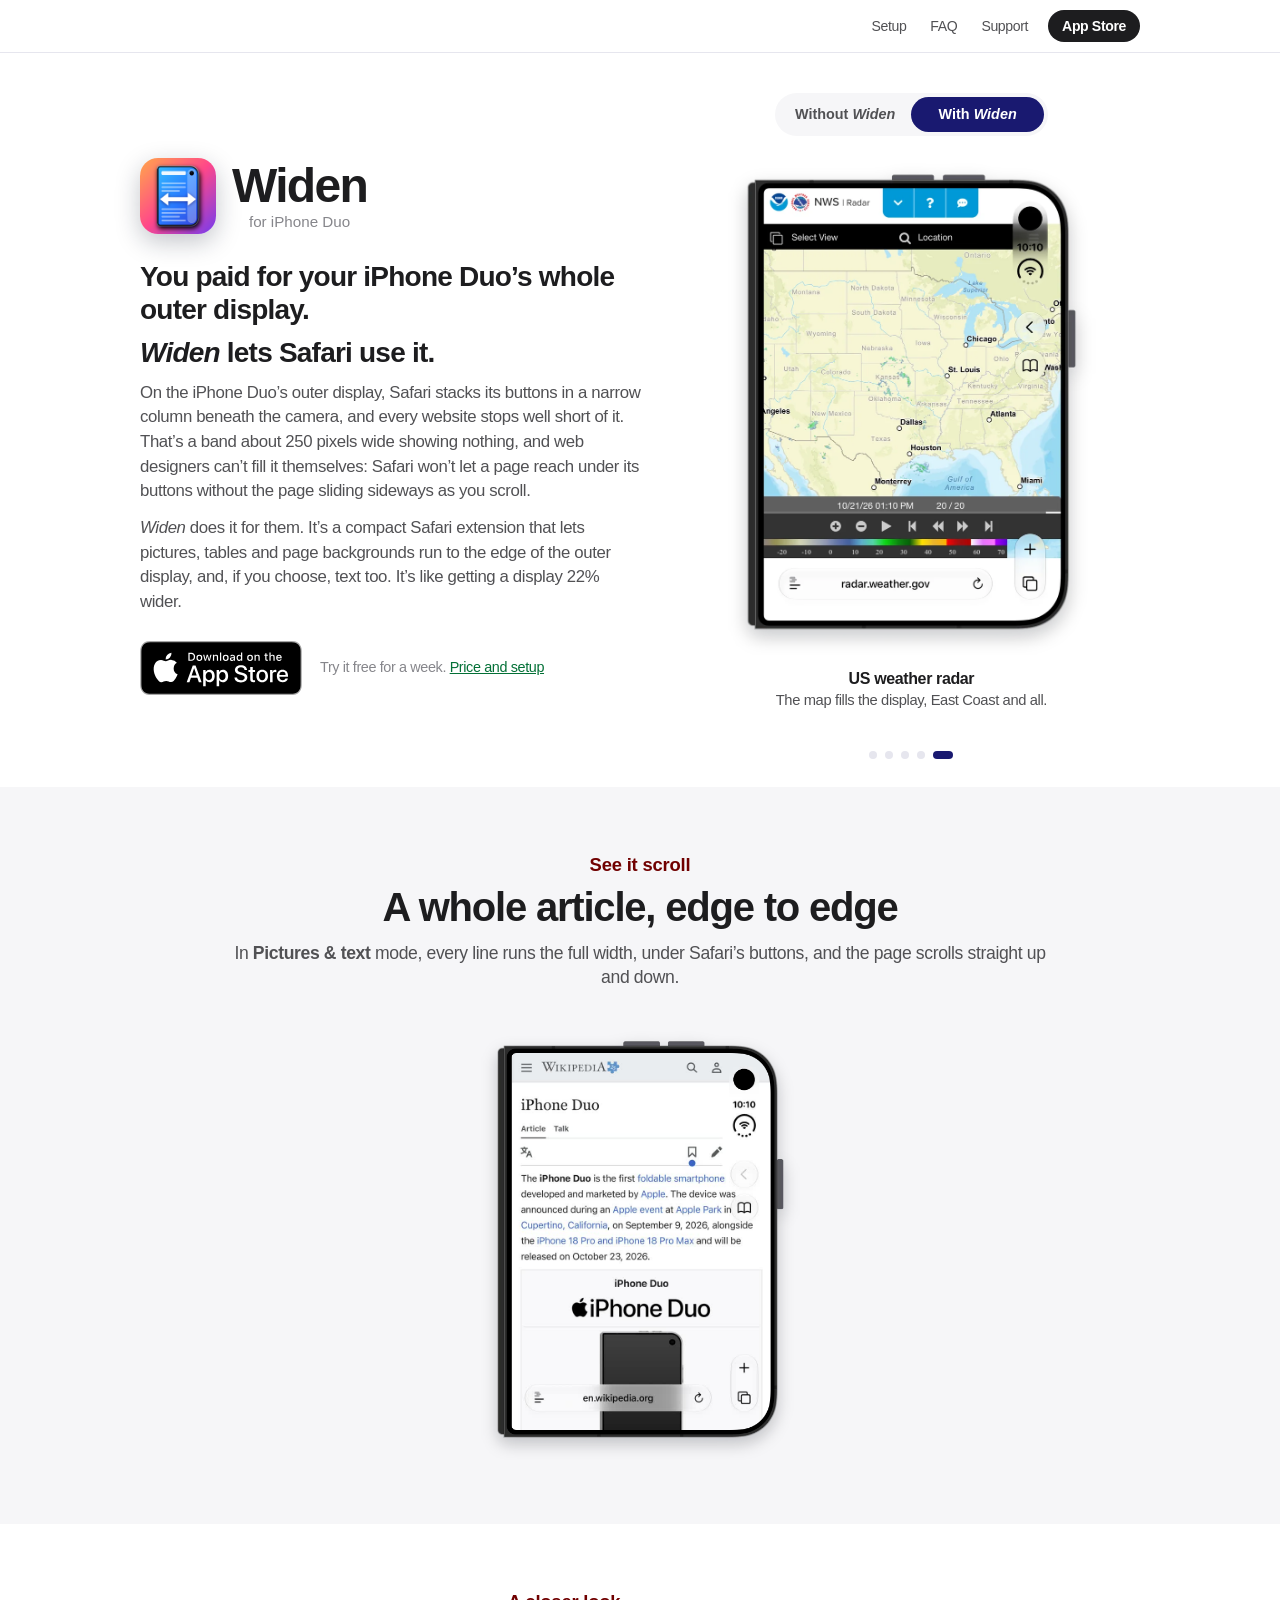
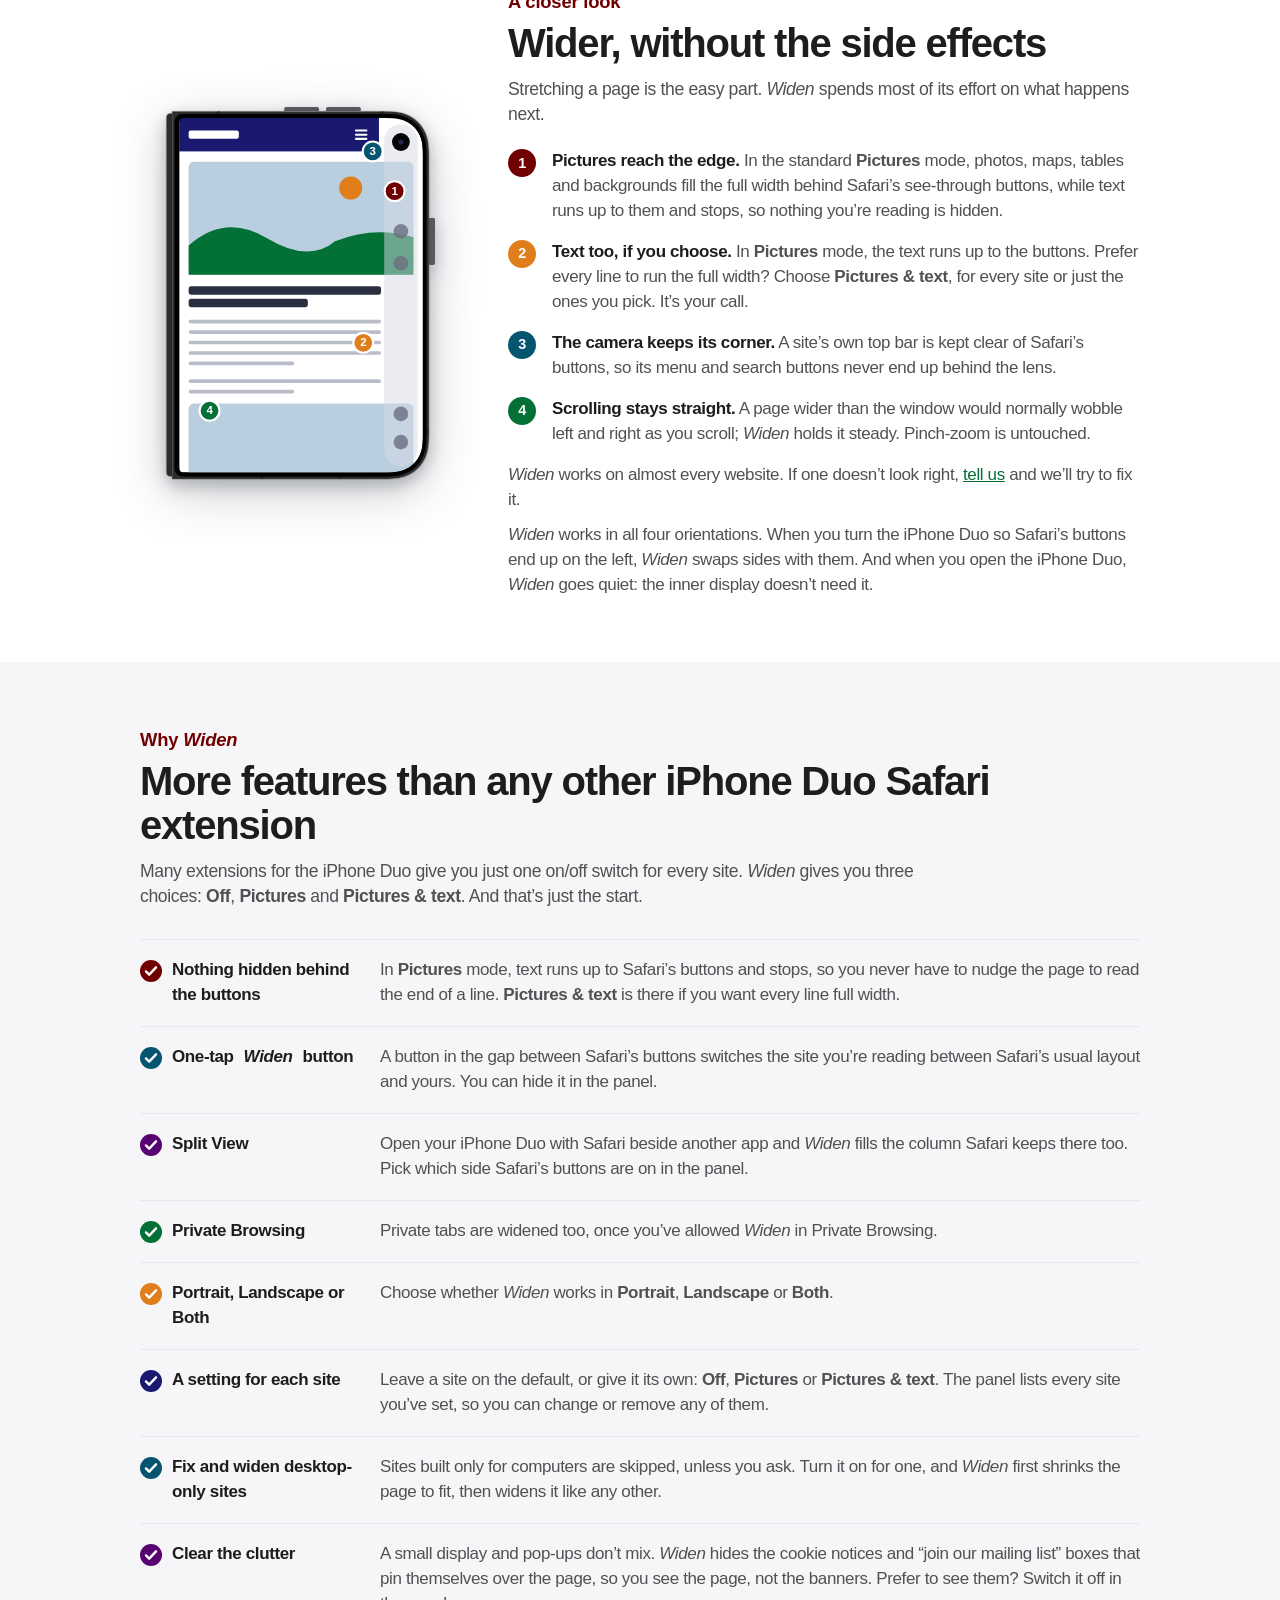
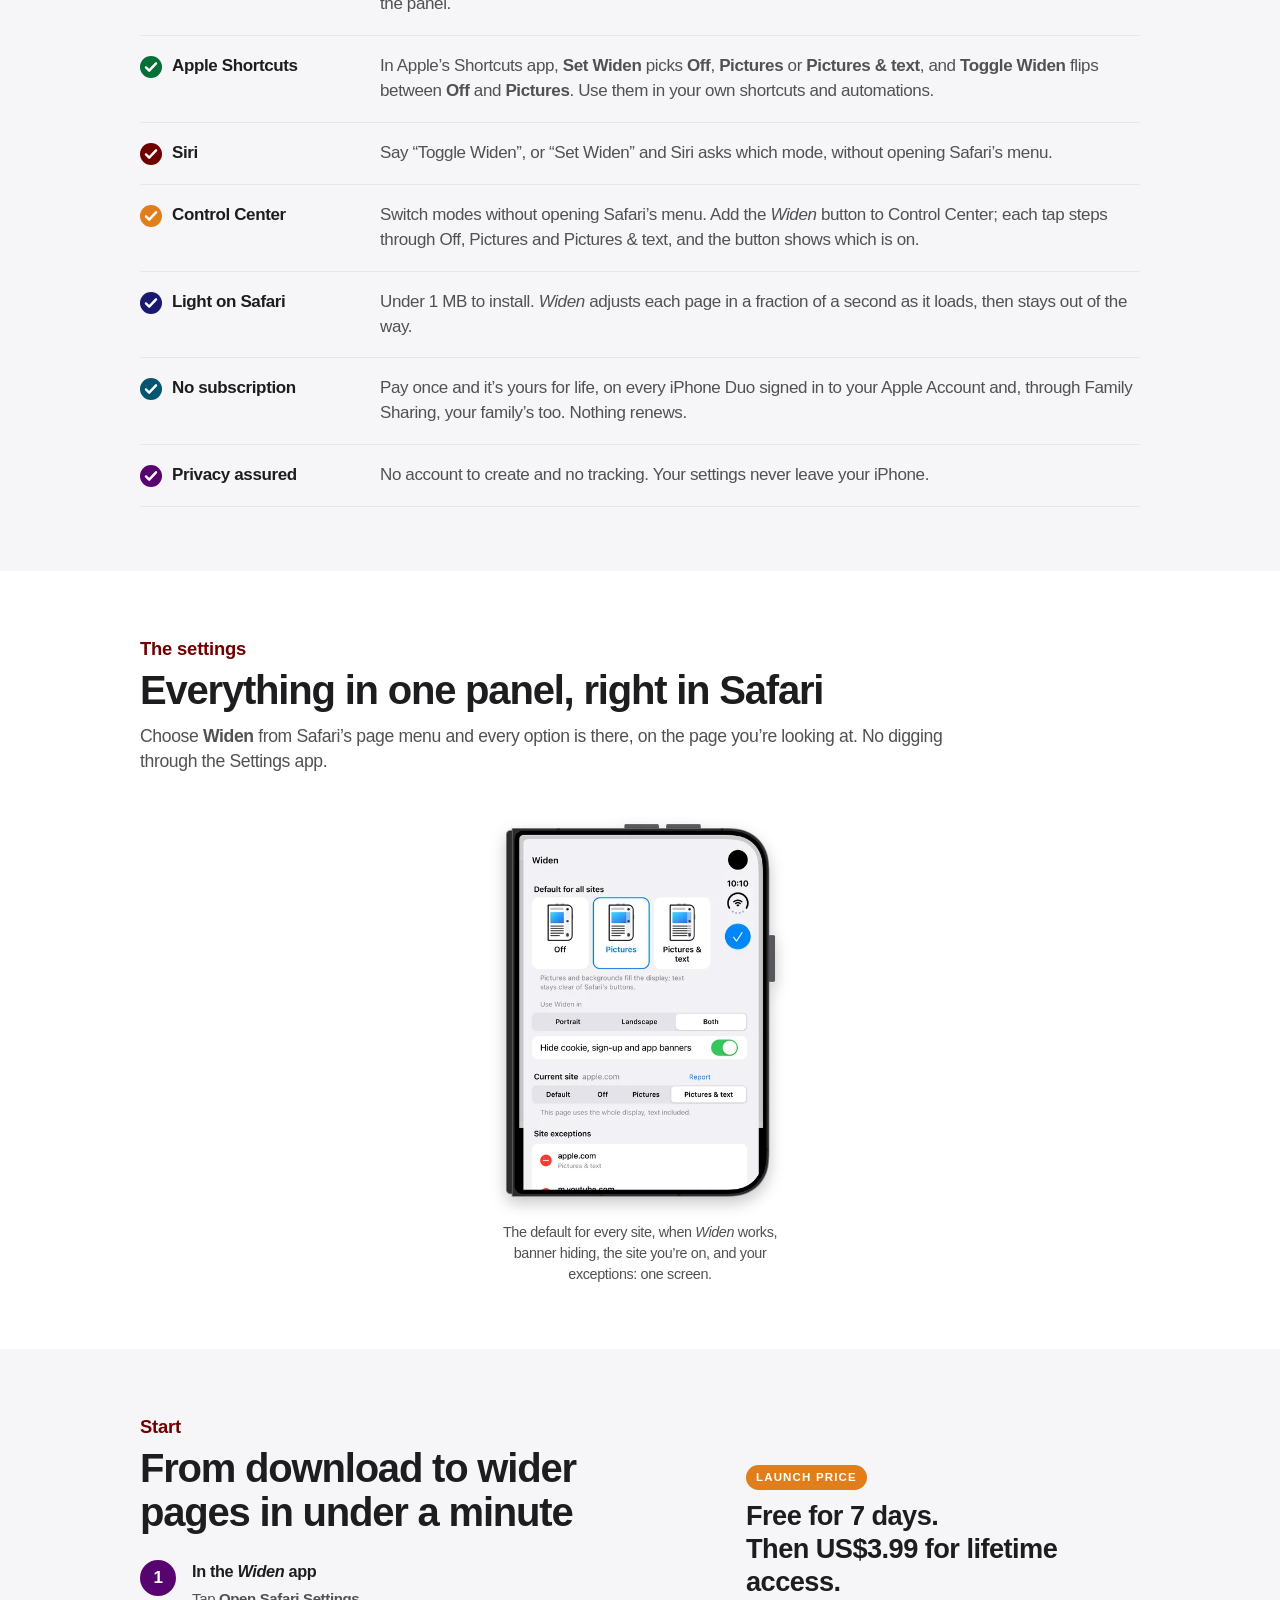
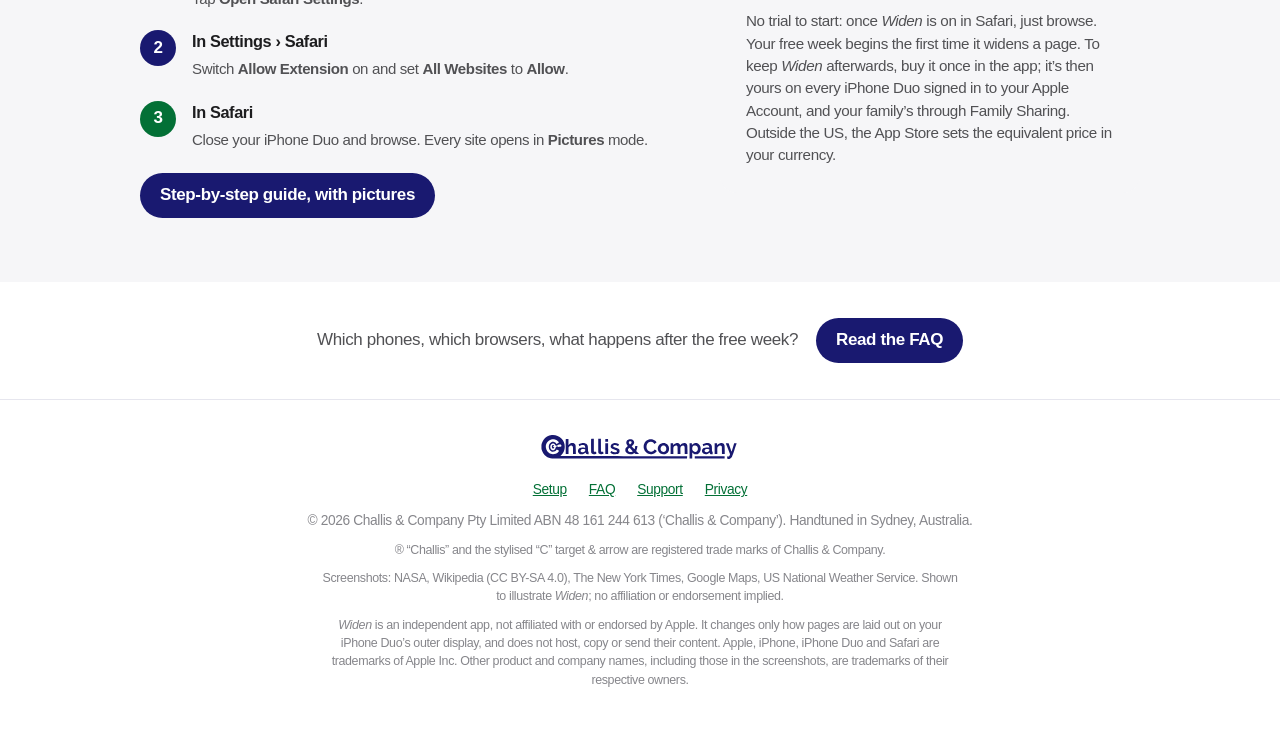
==== commit 050665ef: "Features: the Widen button, Split View, Private Browsing Co-Authored-By: Claude Opus 5.5 <noreply@an" ====
--- a/index.html
+++ b/index.html
@@ -148,9 +148,12 @@
   <div class="wrap">
     <span class="kicker">Why <em>Widen</em></span>
     <h2>More features than any other iPhone Duo Safari extension</h2>
-    <p class="intro">Simpler extensions for the iPhone Duo give you just one on/off switch for every site. <em>Widen</em> gives you three choices: <strong>Off</strong>, <strong>Pictures</strong> and <strong>Pictures &amp; text</strong>. And that&rsquo;s just the start.</p>
+    <p class="intro">Many extensions for the iPhone Duo give you just one on/off switch for every site. <em>Widen</em> gives you three choices: <strong>Off</strong>, <strong>Pictures</strong> and <strong>Pictures &amp; text</strong>. And that&rsquo;s just the start.</p>
     <dl class="extras">
       <div><dt><span class="dot c-red"></span>Nothing hidden behind the buttons</dt><dd>In <strong>Pictures</strong> mode, text runs up to Safari&rsquo;s buttons and stops, so you never have to nudge the page to read the end of a line. <strong>Pictures &amp; text</strong> is there if you want every line full width.</dd></div>
+      <div><dt><span class="dot c-teal"></span>One-tap <em>Widen</em> button</dt><dd>A button in the gap between Safari&rsquo;s buttons switches the site you&rsquo;re reading between Safari&rsquo;s usual layout and yours. You can hide it in the panel.</dd></div>
+      <div><dt><span class="dot c-purple"></span>Split View</dt><dd>Open your iPhone Duo with Safari beside another app and <em>Widen</em> fills the column Safari keeps there too. Pick which side Safari&rsquo;s buttons are on in the panel.</dd></div>
+      <div><dt><span class="dot c-green"></span>Private Browsing</dt><dd>Private tabs are widened too, once you&rsquo;ve allowed <em>Widen</em> in Private Browsing.</dd></div>
       <div><dt><span class="dot c-orange"></span>Portrait, Landscape or Both</dt><dd>Choose whether <em>Widen</em> works in <strong>Portrait</strong>, <strong>Landscape</strong> or <strong>Both</strong>.</dd></div>
       <div><dt><span class="dot c-navy"></span>A setting for each site</dt><dd>Leave a site on the default, or give it its own: <strong>Off</strong>, <strong>Pictures</strong> or <strong>Pictures &amp; text</strong>. The panel lists every site you&rsquo;ve set, so you can change or remove any of them.</dd></div>
       <div><dt><span class="dot c-teal"></span>Fix and widen desktop-only sites</dt><dd>Sites built only for computers are skipped, unless you ask. Turn it on for one, and <em>Widen</em> first shrinks the page to fit, then widens it like any other.</dd></div>
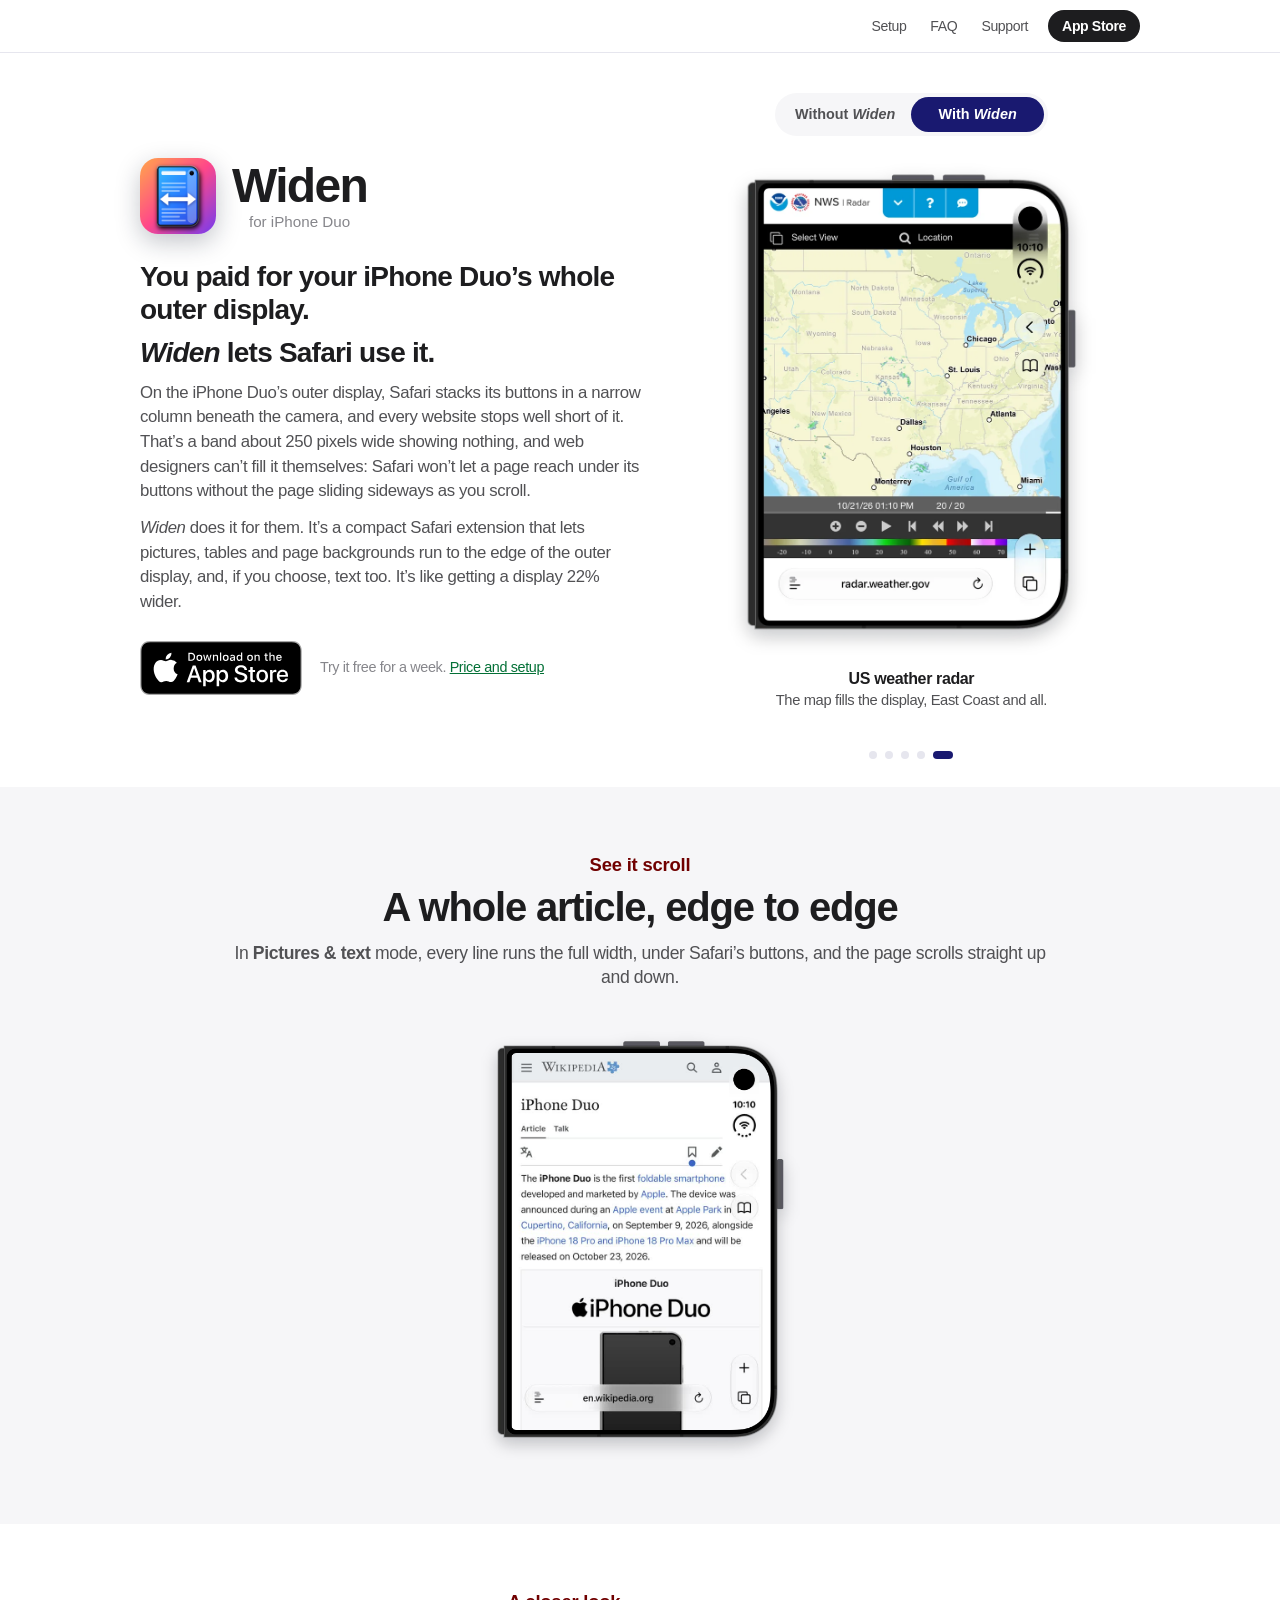
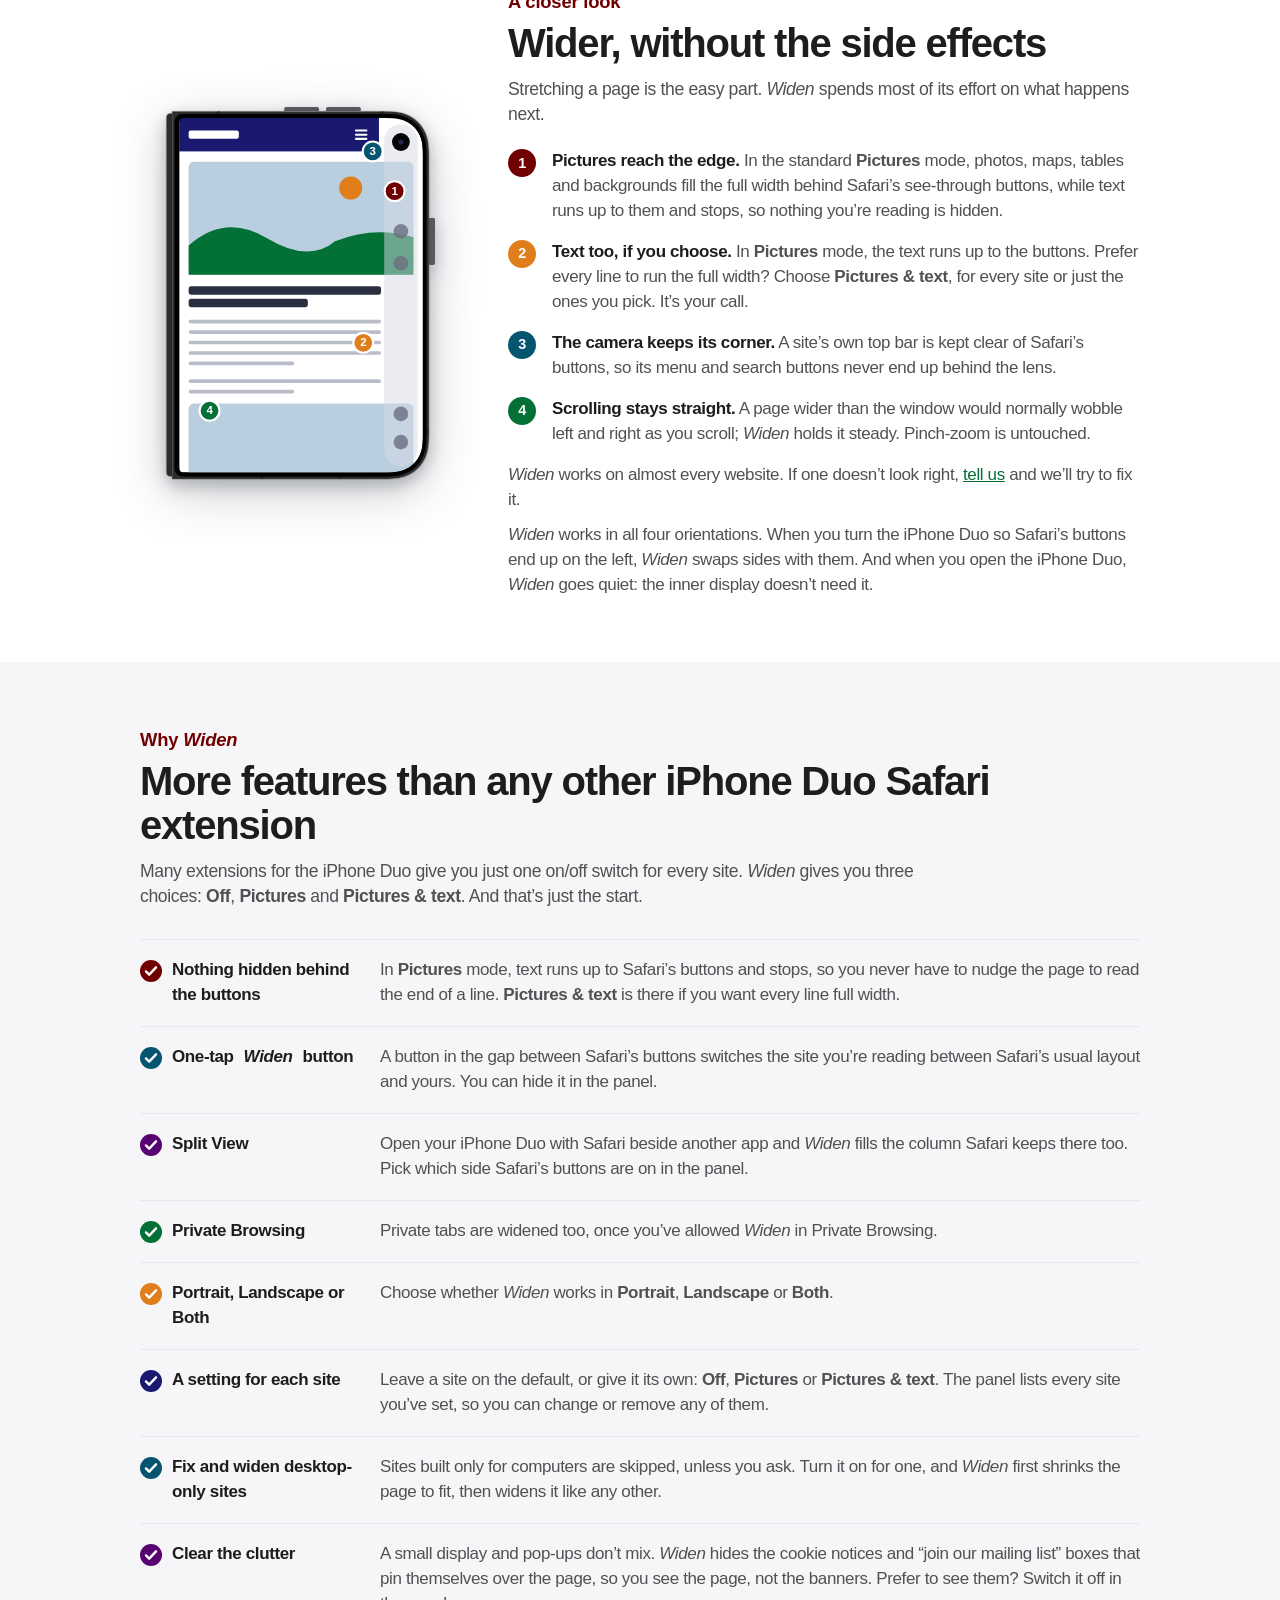
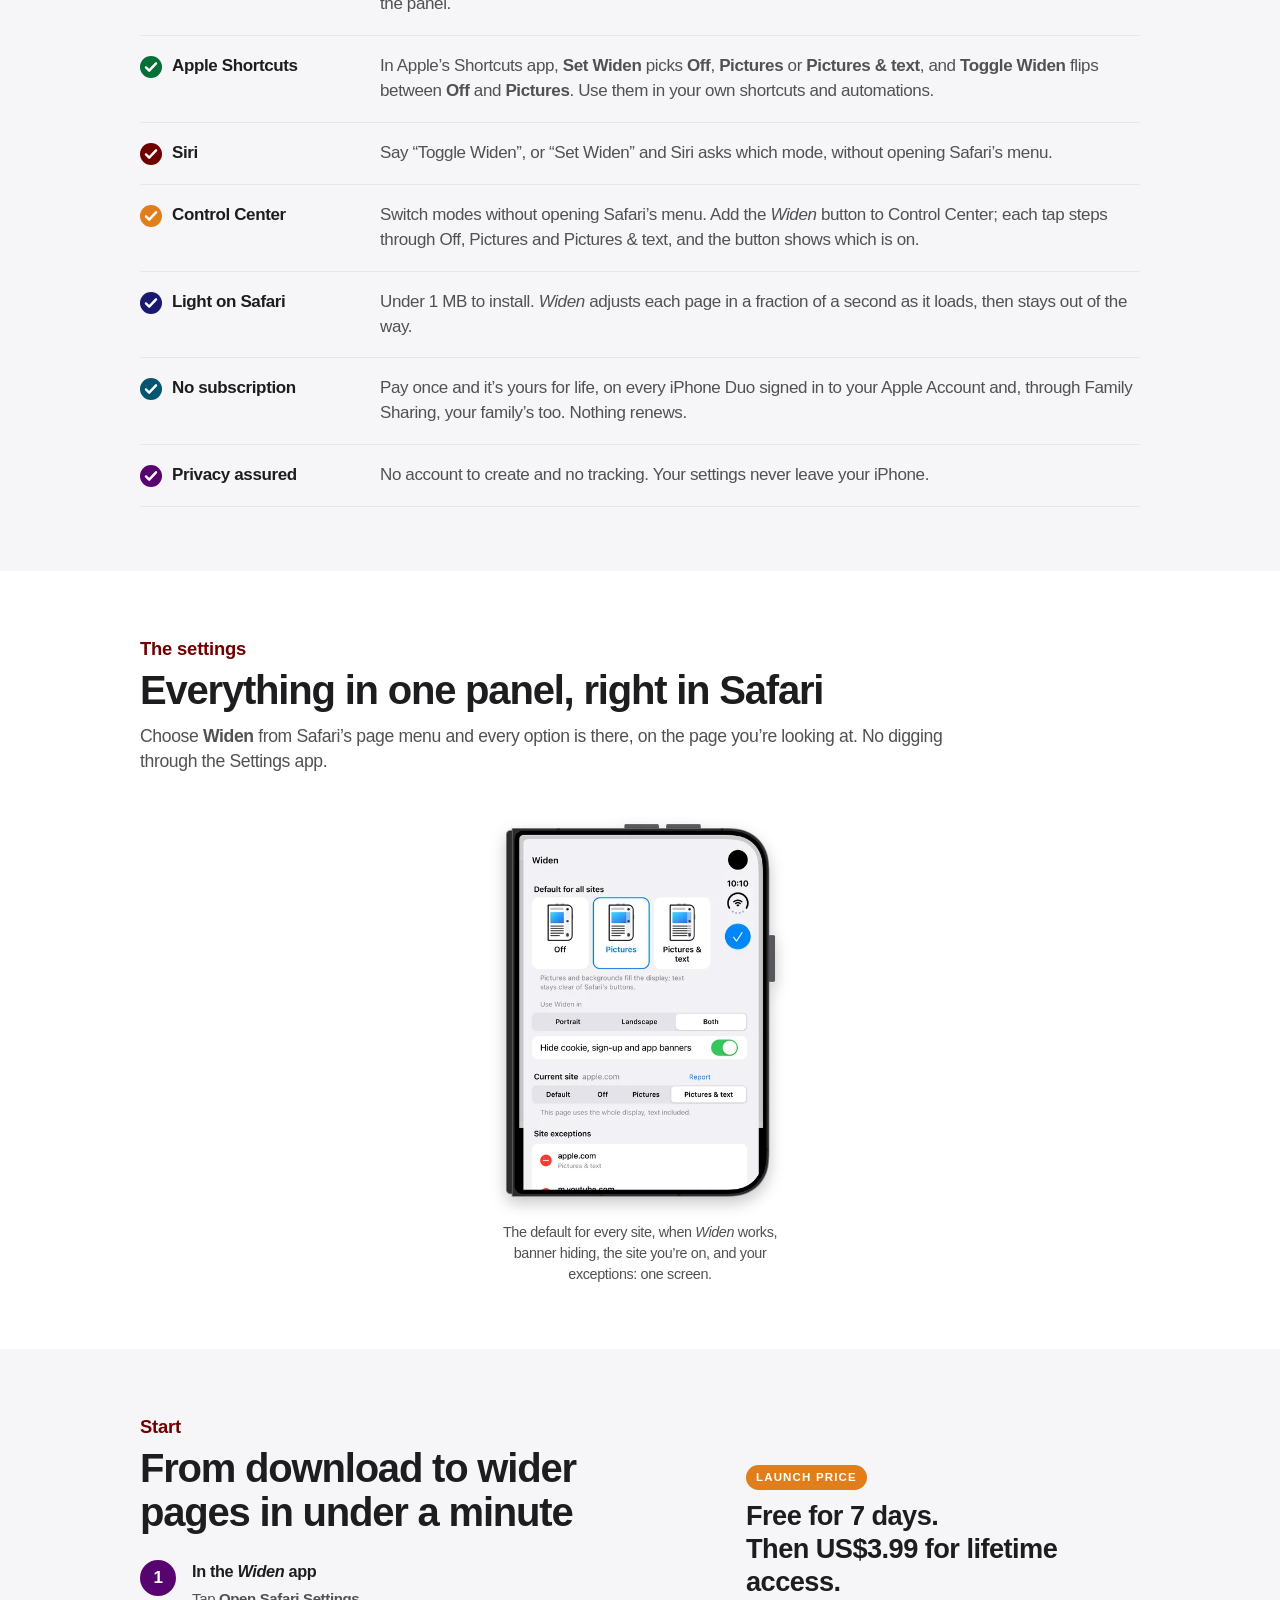
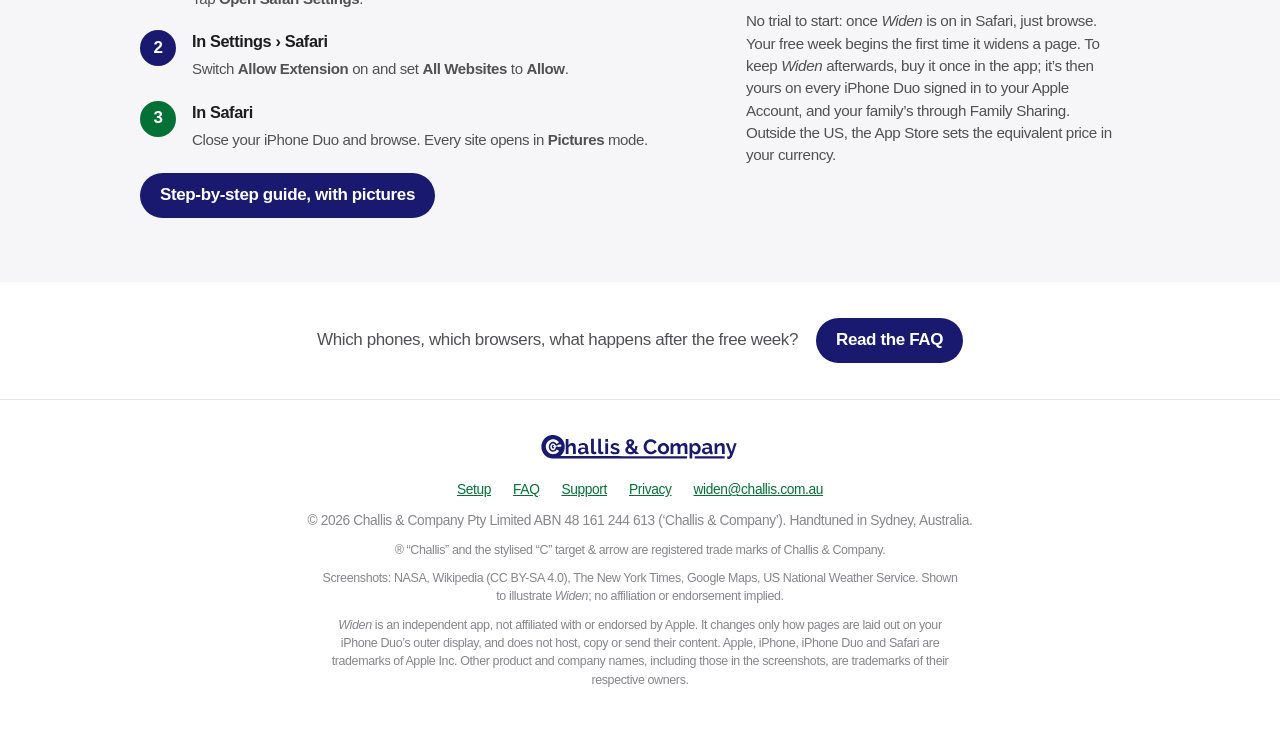
==== commit 06e1e793: "Contact address in every page's footer Co-Authored-By: Claude Opus 5.5 <noreply@anthropic.com>" ====
--- a/index.html
+++ b/index.html
@@ -206,7 +206,7 @@
 <footer>
   <div class="wrap">
     <a class="cc-link" href="https://challis.com.au/" aria-label="Challis &amp; Company"><svg class="cc-mark" viewBox="0 0 1642 217" fill="currentColor" role="img" aria-label="Challis &amp; Company"><path d="M965 2090 c-272 -30 -533 -186 -685 -410 -56 -82 -107 -189 -137 -287 -25 -82 -27 -101 -27 -268 0 -167 2 -186 27 -268 64 -209 184 -383 348 -507 153 -115 307 -173 509 -190 77 -7 1921 -10 5595 -8 l5480 3 3 98 3 97 -5206 0 c-2863 0 -5205 2 -5205 3 0 2 37 42 83 88 187 189 279 415 279 684 0 268 -92 495 -277 681 -208 211 -501 316 -790 284z m254 -365 c35 -9 91 -30 125 -48 63 -33 159 -121 188 -173 l17 -31 -89 -61 c-49 -34 -93 -62 -97 -61 -4 0 -21 21 -38 47 -39 60 -94 98 -175 118 -81 21 -155 14 -225 -21 -226 -110 -276 -472 -93 -671 60 -65 145 -104 228 -104 123 0 230 52 281 137 12 21 23 39 25 41 3 5 184 -99 190 -110 10 -15 -44 -94 -93 -138 -103 -90 -249 -143 -398 -143 -138 0 -226 30 -342 118 -161 120 -267 356 -249 554 9 91 45 206 89 279 72 121 225 233 363 266 78 19 214 19 293 1z m-62 -346 c51 -25 98 -78 116 -134 l14 -40 57 3 c48 2 65 8 104 37 50 39 51 39 174 55 95 13 114 9 98 -20 -14 -25 -13 -30 6 -30 8 0 25 -5 37 -11 21 -12 21 -12 -8 -35 -28 -22 -28 -24 -12 -42 9 -10 17 -21 17 -24 0 -3 -51 -13 -112 -23 -110 -16 -114 -16 -170 4 -54 18 -84 20 -155 5 -16 -3 -23 -14 -28 -46 -17 -100 -67 -177 -138 -213 -65 -32 -110 -32 -175 1 -186 92 -185 421 1 513 54 27 119 27 174 0z" transform="translate(0.000000,217.000000) scale(0.100000,-0.100000)"/><path d="M1033 1260c-57-34-79-139-47-219 38-96 129-94 170 5 23 54 20 57-42 49l-55-7 3 38c3 37 5 39 47 46 24 4 46 10 49 12 11 11-36 71-64 82-27 11-35 10-61-6zM2117 1764c-4-4-7-286-7-626l0-618 115 0 115 0 0 273 0 274 29 39c59 83 149 132 216 120 52-10 100-57 114-110 7-28 11-150 11-320l0-276 116 0 116 0-4 338c-5 365-8 393-63 472-96 139-356 127-490-22-24-26-45-48-47-48-1 0-3 114-3 252l0 253-106 3c-58 1-108-1-112-4zM4197 1763c-12-12-8-1047 4-1105 9-40 21-63 53-94 66-67 165-78 319-37 65 18 64 16 43 123-9 48-16 64-27 61-7-2-37-6-65-8-47-5-52-3-77 27l-27 32 0 504 0 504-108 0c-60 0-112-3-115-7zM4780 1215c0-477 2-561 15-592 34-82 96-117 205-117 82 0 179 18 202 37 13 11 13 22 0 95-13 69-18 82-31 76-9-3-37-9-62-11-38-4-50-1-75 20l-29 25-3 511-3 511-109 0-110 0 0-555zM5367 1764c-4-4-7-56-7-116l0-108 115 0 116 0-3 113-3 112-106 3c-58 1-108-1-112-4zM7337 1740c-143-24-242-126-254-260-7-77 16-145 79-227l50-65-24-15c-48-33-135-130-158-178-21-41-25-65-25-136 0-79 3-92 35-154 113-221 432-272 682-108l28 17 48-47 48-48 144 3 143 3-116 123c-65 68-117 127-117 132 0 4 11 32 25 62 31 68 61 182 70 271l7 68-93-3-94-3-7-66c-7-79-38-181-52-177-6 2-60 54-121 116l-109 112 71 65c118 107 157 217 121 336-26 89-121 159-239 179-71 11-74 11-142 0zm133-175c16-8 34-24 40-34 16-31 12-93-9-125-20-29-97-96-112-96-4 0-28 26-53 58-37 46-46 65-46 97 0 48 21 82 64 101 41 18 80 17 116-1zm15-666c72-77 130-146 130-152 0-6-22-22-50-36-64-34-188-37-248-7-81 40-122 149-83 224 18 35 94 112 111 112 5 0 69-64 140-141zM8993 1729c-223-37-409-214-468-444-20-78-19-231 1-308 56-216 231-400 429-453 67-18 205-17 284 1 90 22 184 70 247 128 59 54 99 111 91 131-5 13-158 106-175 106-5 0-15-12-23-26-24-45-107-112-162-130-302-102-559 216-447 551 55 161 188 254 349 243 109-8 215-70 257-151l15-28 82 57c45 31 86 60 91 64 12 11-45 90-98 137-121 106-296 152-473 122zM3423 1419c-90-15-253-85-253-108 0-5 13-37 29-73l30-65 92 46c89 45 95 46 183 46 79 0 96-3 130-24 47-29 75-87 76-155l0-48-32 7c-95 21-119 24-188 24-169 1-308-72-357-188-22-50-22-146 0-203 26-67 111-143 184-164 122-35 272 0 367 87 30 27 57 49 60 49 3 0 6-12 6-27 0-38 34-91 66-103 14-6 59-10 100-10l74 0 0 99c0 91-2 100-20 106-27 9-29 21-33 245-4 219-16 270-81 346-83 97-256 142-433 113zm242-493l40-12 3-66c3-62 1-69-27-101-62-70-204-102-279-63-66 34-91 119-53 182 31 51 92 74 191 73 47 0 103-6 125-13zM6040 1416c-70-20-123-51-164-96-85-95-98-228-29-310 35-43 100-73 244-116 162-47 211-72 222-110 22-76-55-131-169-121-75 7-158 35-225 76-27 17-53 31-58 31-15 0-83-119-77-135 9-24 97-74 181-102 68-22 98-26 200-27 71-1 137 4 162 12 60 18 133 70 168 120 26 38 30 54 34 123 4 95-7 126-61 175-50 45-101 66-260 111-145 40-183 60-192 98-11 44 21 97 69 113 76 26 205-4 295-68l29-21 45 68c53 78 52 81-44 132-104 56-265 76-370 47zM10023 1415c-290-63-436-392-299-670 82-166 251-257 454-242 250 17 422 206 422 462 0 311-266 518-577 450zm214-206c84-41 133-131 133-244 0-87-24-150-80-206-77-77-183-89-271-29-165 110-150 391 26 483 44 24 139 22 192-4zM11171 1419c-69-13-132-49-188-106l-53-54 0 76 0 76-102-3-102-3-2-442-2-443 114 0 114 0 0 260c0 292 1 299 70 374 72 77 161 95 225 44 52-41 55-62 55-383l0-295 115 0 115 0 0 260c0 292 1 299 70 374 93 101 213 97 261-7 17-38 19-69 19-334l0-293 116 0 116 0-4 348c-5 382-7 400-69 475-40 49-95 76-167 83-115 12-257-49-320-137-15-21-30-39-33-39-3 0-13 18-22 39-49 111-172 160-326 130zM12689 1417c-64-18-132-60-172-107-18-22-37-40-41-40-4 0-6 30-5 68l3 67-97 3-97 3 0-631 0-631 111 3 110 3-1 253c0 167 3 252 10 252 5 0 10-4 10-8 0-20 90-97 140-121 47-22 68-26 150-26 84 0 102 3 152 28 268 132 322 572 96 783-98 92-252 134-369 101zm138-208c218-106 173-477-64-515-86-13-198 56-247 153-22 45-22 212 0 259 19 39 74 90 118 110 48 21 143 17 193-7zM13585 1414c-60-13-183-63-223-92-10-6-5-24 19-80l32-71 61 33c150 84 309 87 379 8 25-28 46-89 47-134 0-43 0-43-85-23-119 29-268 14-366-35-55-29-114-93-135-146-25-67-15-170 22-231 108-174 377-191 547-34l45 41 11-44c7-28 22-53 42-70 29-25 37-27 113-24l81 3 3 96c2 90 1 97-18 102-33 9-40 50-40 241 0 132-4 196-15 233-31 103-103 176-212 215-77 27-216 33-308 12zm263-489l52-16 0-59c0-55-3-63-37-101-44-48-70-63-142-78-88-19-160 11-197 81-20 38-17 70 9 109 38 57 89 79 183 79 44 0 104-7 132-15zM14802 1420c-78-16-160-60-207-111-25-27-48-49-50-49-3 0-5 34-5 75l0 75-100 0-100 0 0-445 0-445 110 0 110 0 0 255c0 286 3 300 68 369 43 44 123 86 167 86 46 0 97-32 119-76 20-36 21-59 24-337l3-297 116 0 115 0-4 338c-4 275-8 346-21 388-38 116-114 174-236 180-36 2-85-1-109-6zM5360 965l0-445 115 0 115 0 0 445 0 445-115 0-115 0 0-445zM15260 1403c0-5 78-206 174-448l173-440-22-62c-43-119-72-142-162-126l-53 10 0-99 0-98 28-7c44-12 154-6 201 11 59 21 104 57 140 109 19 29 95 232 220 591 105 302 191 552 191 557 0 5-46 9-103 9l-104 0-103-340c-57-187-107-340-111-340-3 0-27 60-52 133-25 72-78 225-118 340l-71 207-114 0c-63 0-114-3-114-7z" transform="translate(0.000000,217.000000) scale(0.100000,-0.100000)"/><path d="M12710 345 c-1 -3 -1 -47 -1 -97 l-1 -93 1226 -3 1226 -2 0 100 0 100 -1225 0 c-674 0 -1225 -2 -1225 -5z" transform="translate(0.000000,217.000000) scale(0.100000,-0.100000)"/></svg></a>
-    <nav><a href="setup/">Setup</a><a href="faq/">FAQ</a><a href="support/">Support</a><a href="privacy/">Privacy</a></nav>
+    <nav><a href="setup/">Setup</a><a href="faq/">FAQ</a><a href="support/">Support</a><a href="privacy/">Privacy</a><a href="mailto:widen@challis.com.au">widen@challis.com.au</a></nav>
     <p>&copy; 2026 Challis &amp; Company Pty Limited ABN 48 161 244 613 (&lsquo;Challis &amp; Company&rsquo;). Handtuned in Sydney, Australia.</p>
     <p class="legal">&reg; &ldquo;Challis&rdquo; and the stylised &ldquo;C&rdquo; target &amp; arrow are registered trade marks of Challis &amp; Company.</p>
     <p class="legal">Screenshots: NASA, Wikipedia (CC BY-SA 4.0), The New York Times, Google Maps, US National Weather Service. Shown to illustrate <em>Widen</em>; no affiliation or endorsement implied.</p>
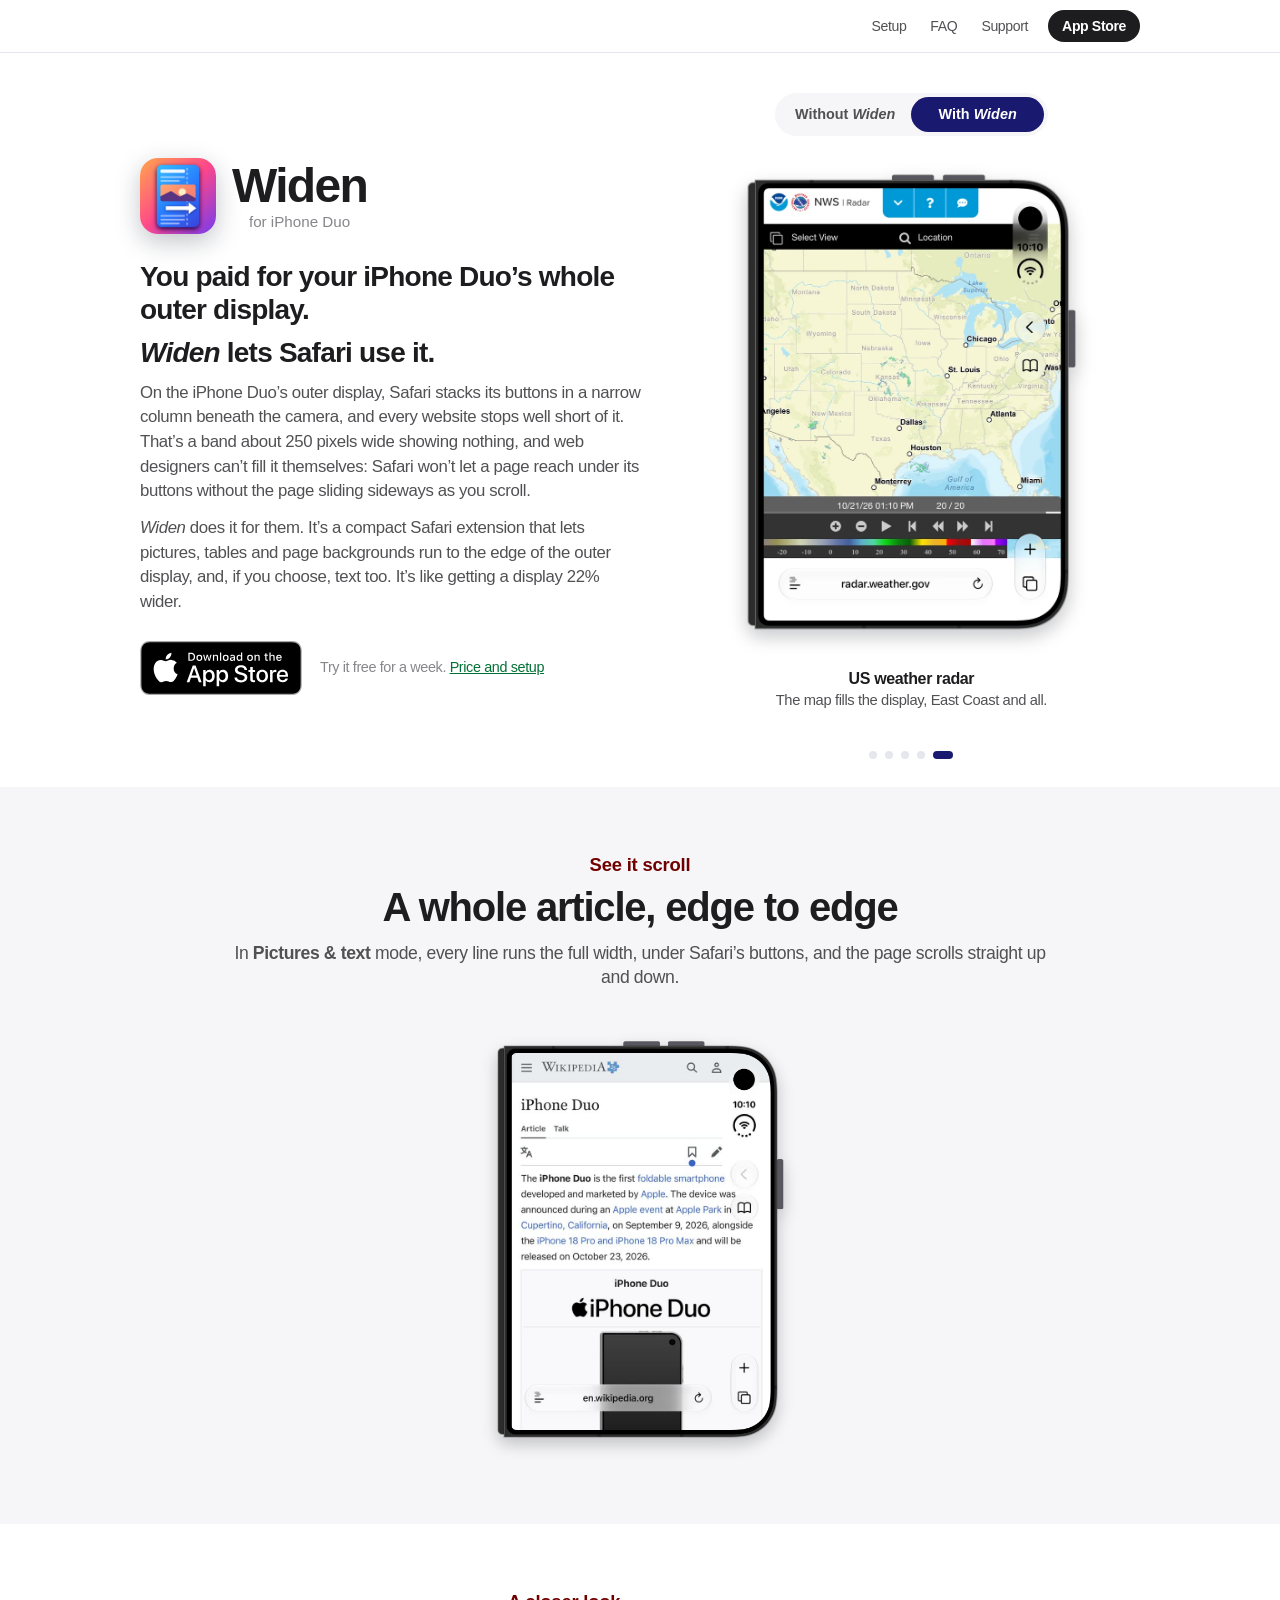
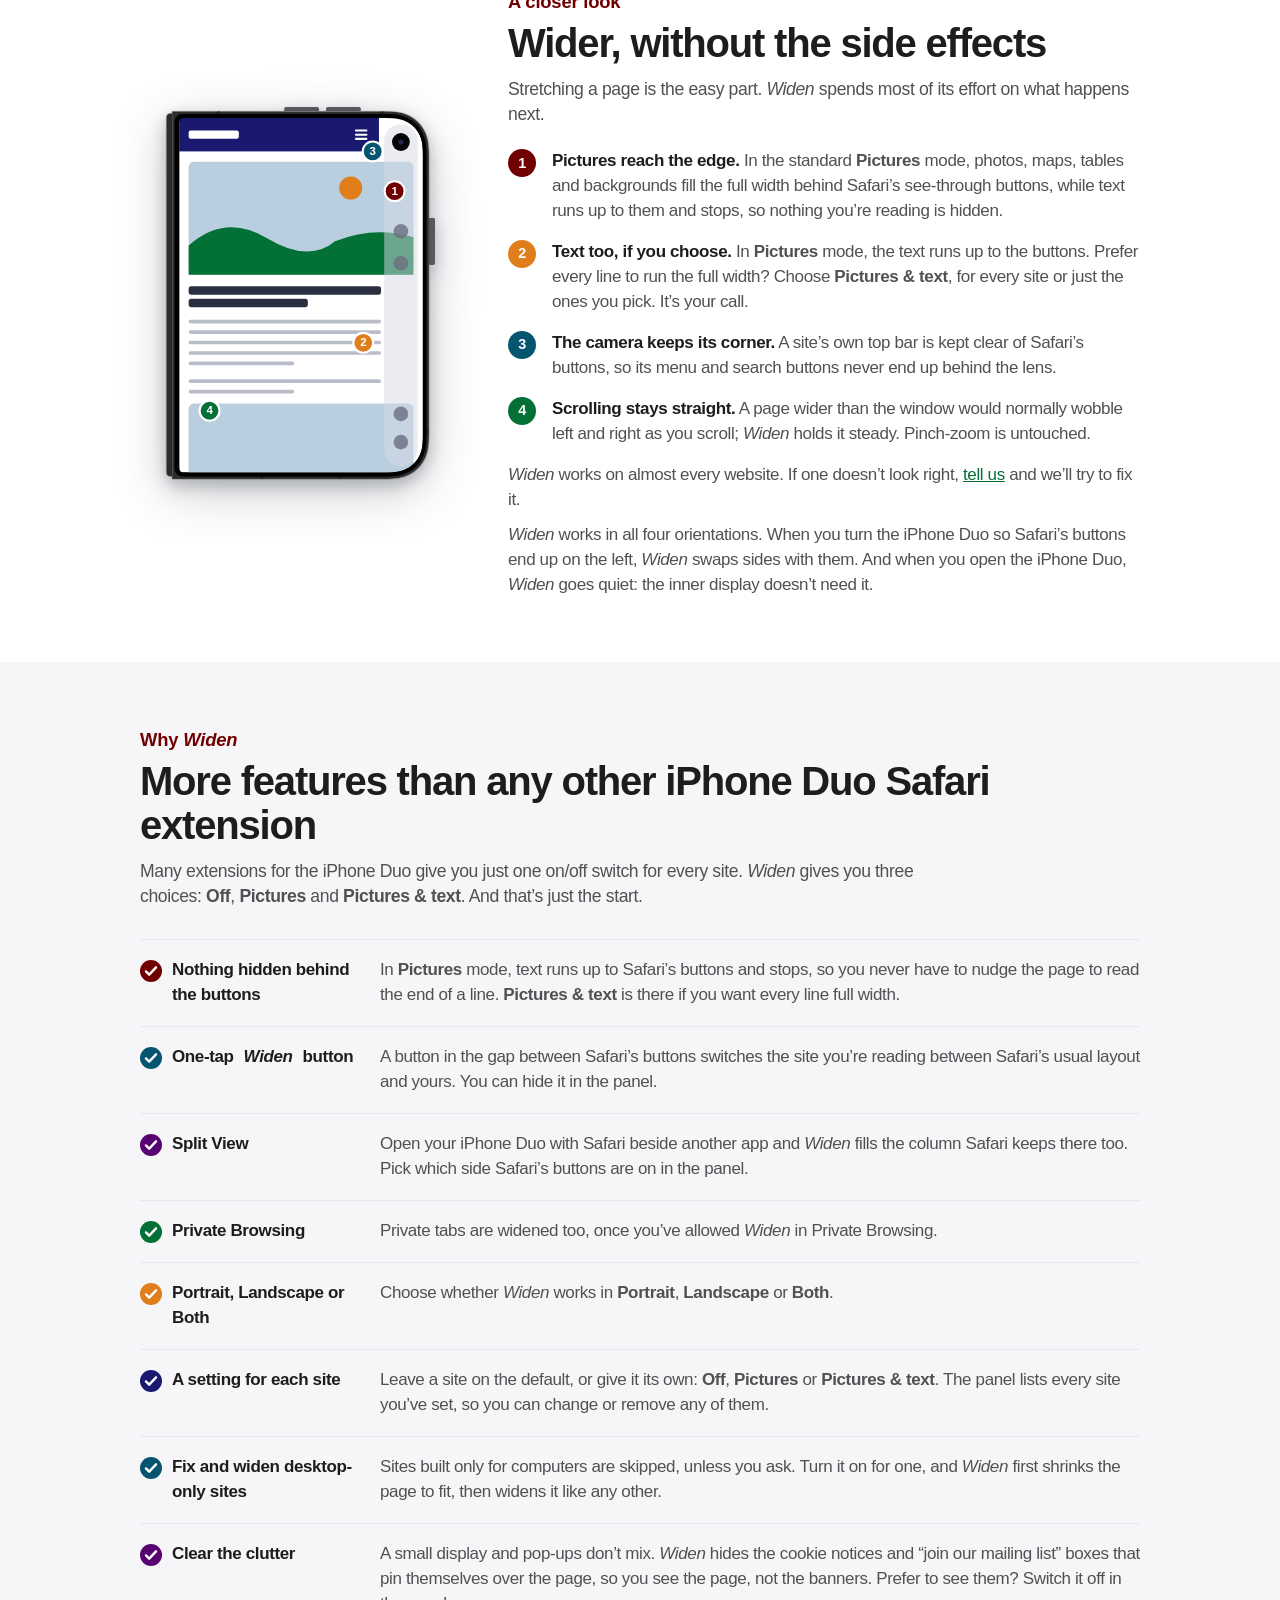
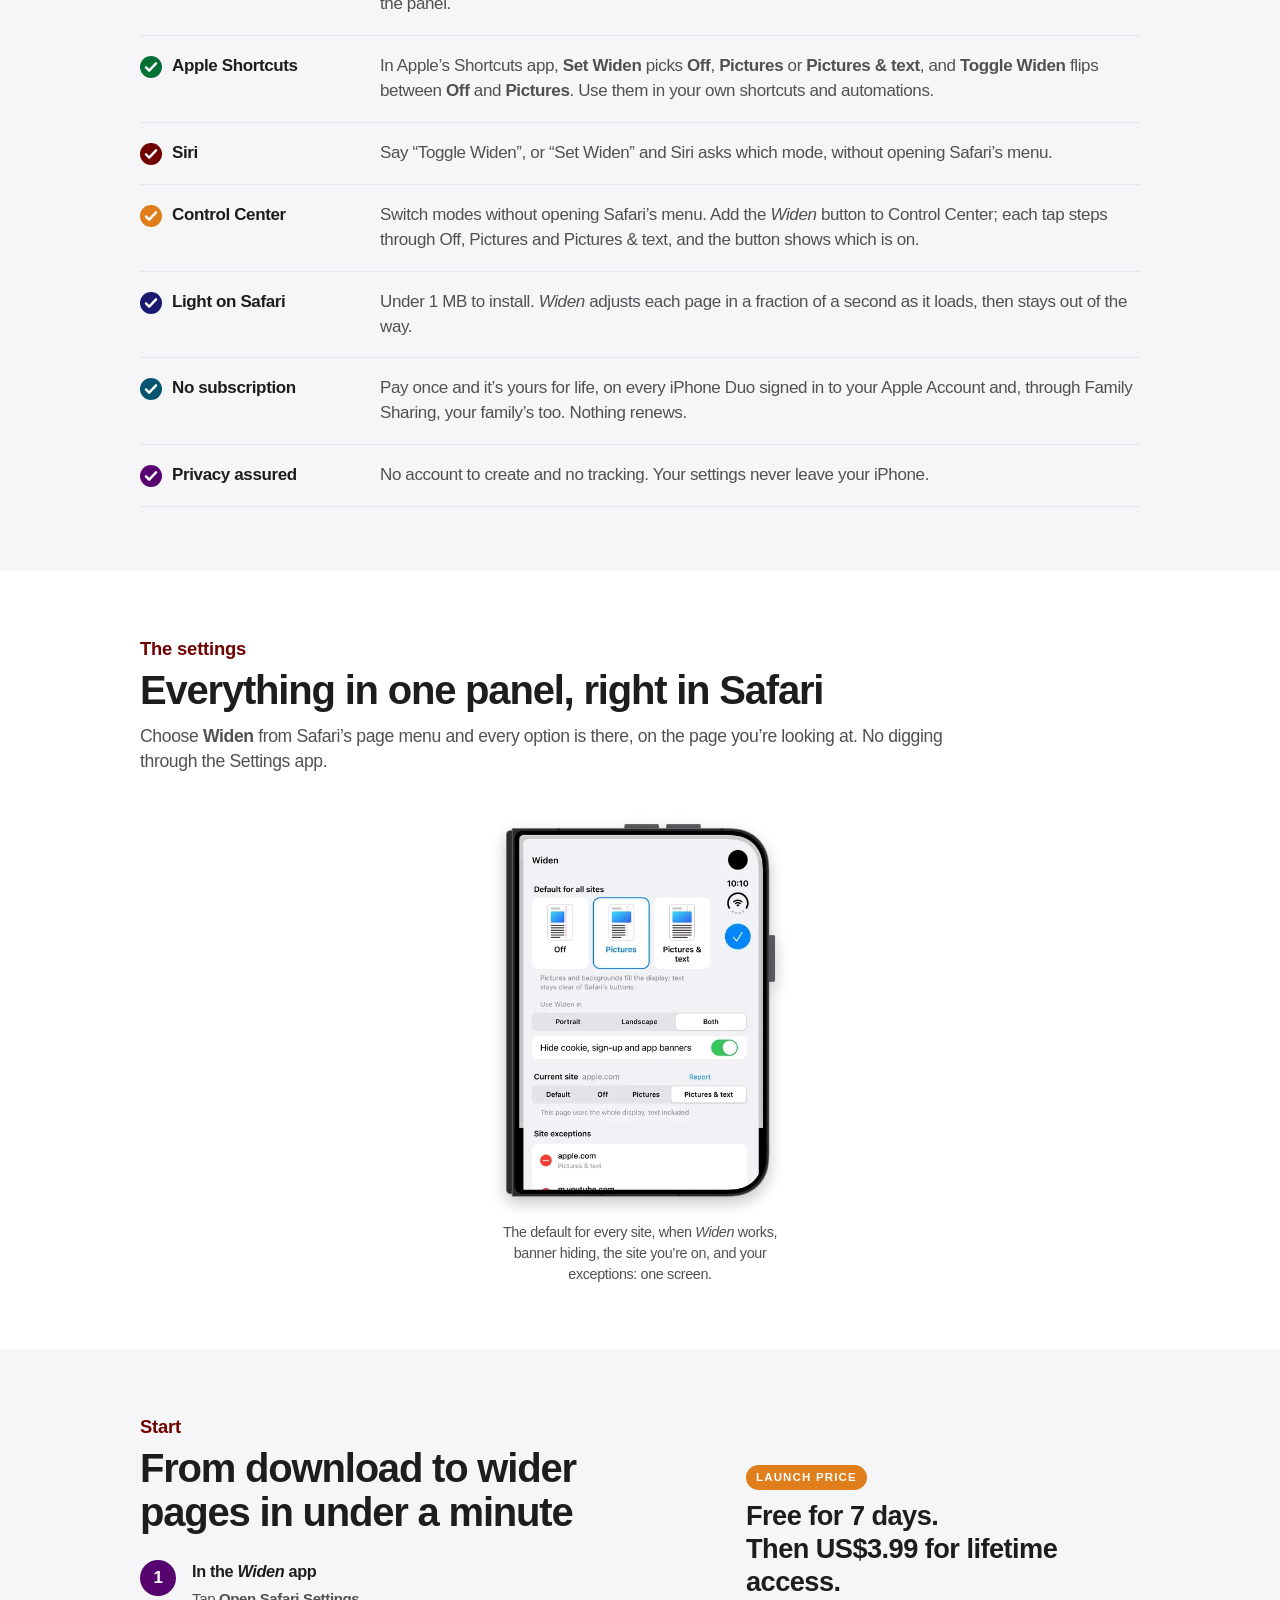
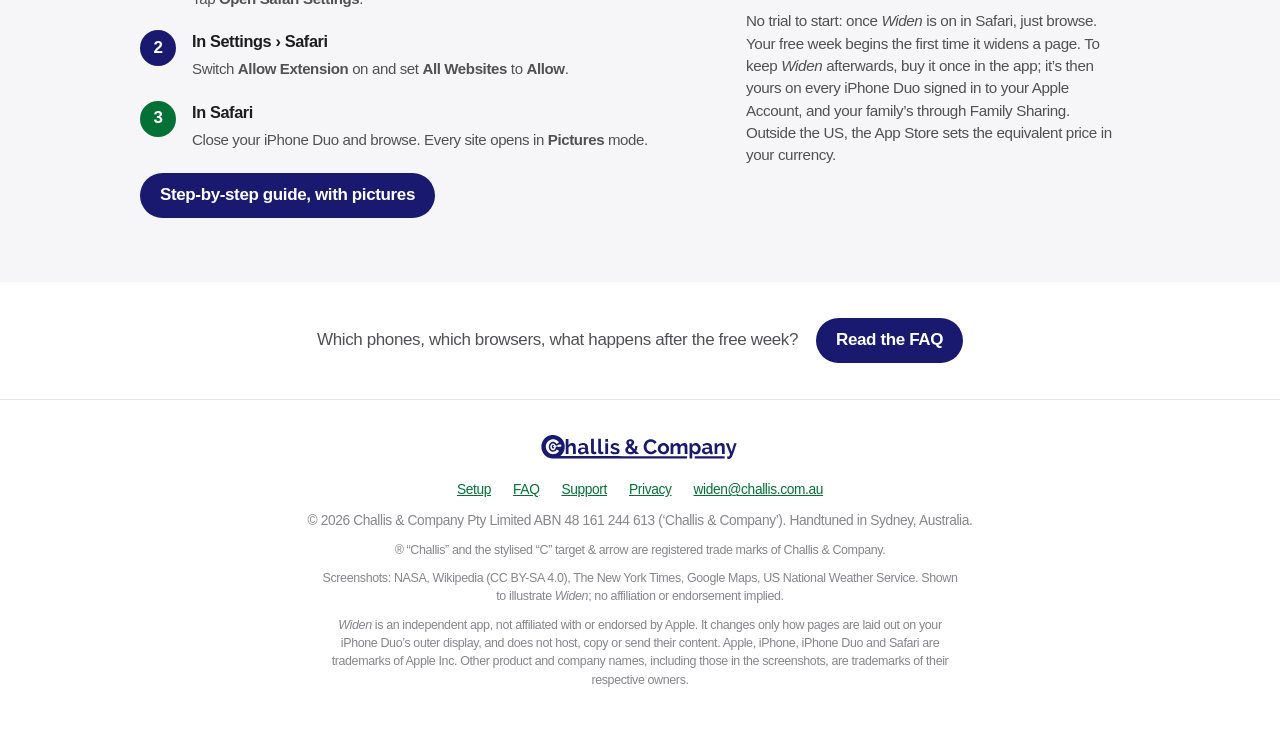
==== commit c4286747: "New Widen icon (a web page, not a phone) and the new button and panel drawings in the pictures Co-Au" ====
--- a/index.html
+++ b/index.html
@@ -10,23 +10,25 @@
 <meta property="og:title" content="Widen for iPhone Duo — Safari, edge to edge">
 <meta property="og:description" content="Widen is a Safari extension for the iPhone Duo. On the iPhone Duo&#39;s outer display, Safari leaves an empty band beside its buttons; Widen fills it with the page you're reading.">
 <meta property="og:url" content="https://widen.challis.com.au/">
-<meta property="og:image" content="https://widen.challis.com.au/img/share.png?v=2">
+<meta property="og:image" content="https://widen.challis.com.au/img/share.png?v=3">
 <meta property="og:image:width" content="1200">
 <meta property="og:image:height" content="630">
 <meta property="og:image:alt" content="Google Maps on iPhone Duo's outer display, without and with Widen">
 <meta name="twitter:card" content="summary_large_image">
 <meta name="theme-color" content="#ffffff" media="(prefers-color-scheme: light)">
 <meta name="theme-color" content="#10101c" media="(prefers-color-scheme: dark)">
-<link rel="icon" type="image/png" sizes="32x32" href="img/favicon-32.png">
-<link rel="icon" type="image/png" sizes="16x16" href="img/favicon-16.png">
-<link rel="apple-touch-icon" href="img/apple-touch-icon.png">
+<link rel="icon" type="image/png" sizes="32x32" href="img/favicon-32.png?v=3">
+<link rel="icon" type="image/png" sizes="16x16" href="img/favicon-16.png?v=3">
+<link rel="apple-touch-icon" href="img/apple-touch-icon.png?v=3">
 <link rel="stylesheet" href="style.css?v=af453d93">
+<link rel="canonical" href="https://widen.challis.com.au/">
+<script type="application/ld+json">{"@context": "https://schema.org", "@type": "MobileApplication", "name": "Widen for iPhone Duo", "alternateName": "Widen", "url": "https://widen.challis.com.au/", "description": "A Safari extension that lets web pages use the whole outer display of the iPhone Duo, running under Safari's side column of buttons while text stays readable.", "applicationCategory": "UtilitiesApplication", "operatingSystem": "iOS", "image": "https://widen.challis.com.au/img/icon.png?v=3", "downloadUrl": "https://apps.apple.com/app/id6824905949", "sameAs": ["https://apps.apple.com/app/id6824905949"], "offers": {"@type": "Offer", "price": "3.99", "priceCurrency": "USD"}, "publisher": {"@type": "Organization", "name": "Challis & Company"}}</script>
 </head>
 <body>
 <a class="skip" href="#main">Skip to content</a>
 <nav class="bar" aria-label="Widen">
   <div class="wrap">
-    <a class="bar-brand" href="./"><img src="img/apple-touch-icon.png" alt=""><span class="bar-name">Widen</span></a>
+    <a class="bar-brand" href="./"><img src="img/apple-touch-icon.png?v=3" alt=""><span class="bar-name">Widen</span></a>
     <div class="bar-links"><a href="setup/">Setup</a><a href="faq/">FAQ</a><a href="support/">Support</a><a class="bar-store" href="https://apps.apple.com/app/id6824905949">App Store</a></div>
   </div>
 </nav>
@@ -35,7 +37,7 @@
   <div class="wrap">
     <div>
       <div class="brand">
-        <img src="img/icon.png" alt="Widen app icon: a closed iPhone Duo with arrows pointing out to both edges">
+        <img src="img/icon.png?v=3" alt="Widen app icon: a web page whose picture runs past a dashed line to the edge, with an arrow pointing that way">
         <h1><span class="name">Widen</span> <span class="sub">for iPhone Duo</span></h1>
       </div>
       <p class="lede">You paid for your iPhone Duo&rsquo;s whole outer display. <span class="lede-2"><em>Widen</em> lets Safari use it.</span></p>
@@ -62,8 +64,8 @@
       <div class="slides" tabindex="0" aria-label="Websites without and with Widen; swipe for more">
         <div class="slide" data-site="NASA">
           <div class="flip-pics">
-            <img class="pic-before" src="img/moon-before.webp?v=9" width="860" height="1117" alt="NASA's Moon page on iPhone Duo's outer display, without Widen: a white column runs down beside Safari's buttons">
-            <img class="pic-after" src="img/moon-after.webp?v=9" width="860" height="1117" alt="The same page with Widen: the Moon runs right under Safari's buttons">
+            <img class="pic-before" src="img/moon-before.webp?v=10" width="860" height="1117" alt="NASA's Moon page on iPhone Duo's outer display, without Widen: a white column runs down beside Safari's buttons">
+            <img class="pic-after" src="img/moon-after.webp?v=11" width="860" height="1117" alt="The same page with Widen: the Moon runs right under Safari's buttons">
           </div>
           <p class="slide-cap"><b>NASA</b>
             <span class="cap-before">A white column runs down beside the buttons.</span>
@@ -173,7 +175,7 @@
     <span class="kicker">The settings</span>
     <h2>Everything in one panel, right in Safari</h2>
     <p class="intro">Choose <strong>Widen</strong> from Safari&rsquo;s page menu and every option is there, on the page you&rsquo;re looking at. No digging through the Settings app.</p>
-    <figure class="panel-one"><img src="img/panel.webp?v=8" width="560" height="727" loading="lazy" alt="Widen's panel in Safari, full screen: Default for all sites with Off, Pictures and Pictures &amp; text; Portrait, Landscape or Both; banner hiding on; the current site, apple.com, set to Pictures &amp; text; and site exceptions"><figcaption>The default for every site, when <em>Widen</em> works, banner hiding, the site you&rsquo;re on, and your exceptions: one screen.</figcaption></figure>
+    <figure class="panel-one"><img src="img/panel.webp?v=11" width="560" height="727" loading="lazy" alt="Widen's panel in Safari, full screen: Default for all sites with Off, Pictures and Pictures &amp; text; Portrait, Landscape or Both; banner hiding on; the current site, apple.com, set to Pictures &amp; text; and site exceptions"><figcaption>The default for every site, when <em>Widen</em> works, banner hiding, the site you&rsquo;re on, and your exceptions: one screen.</figcaption></figure>
   </div>
 </section>
 
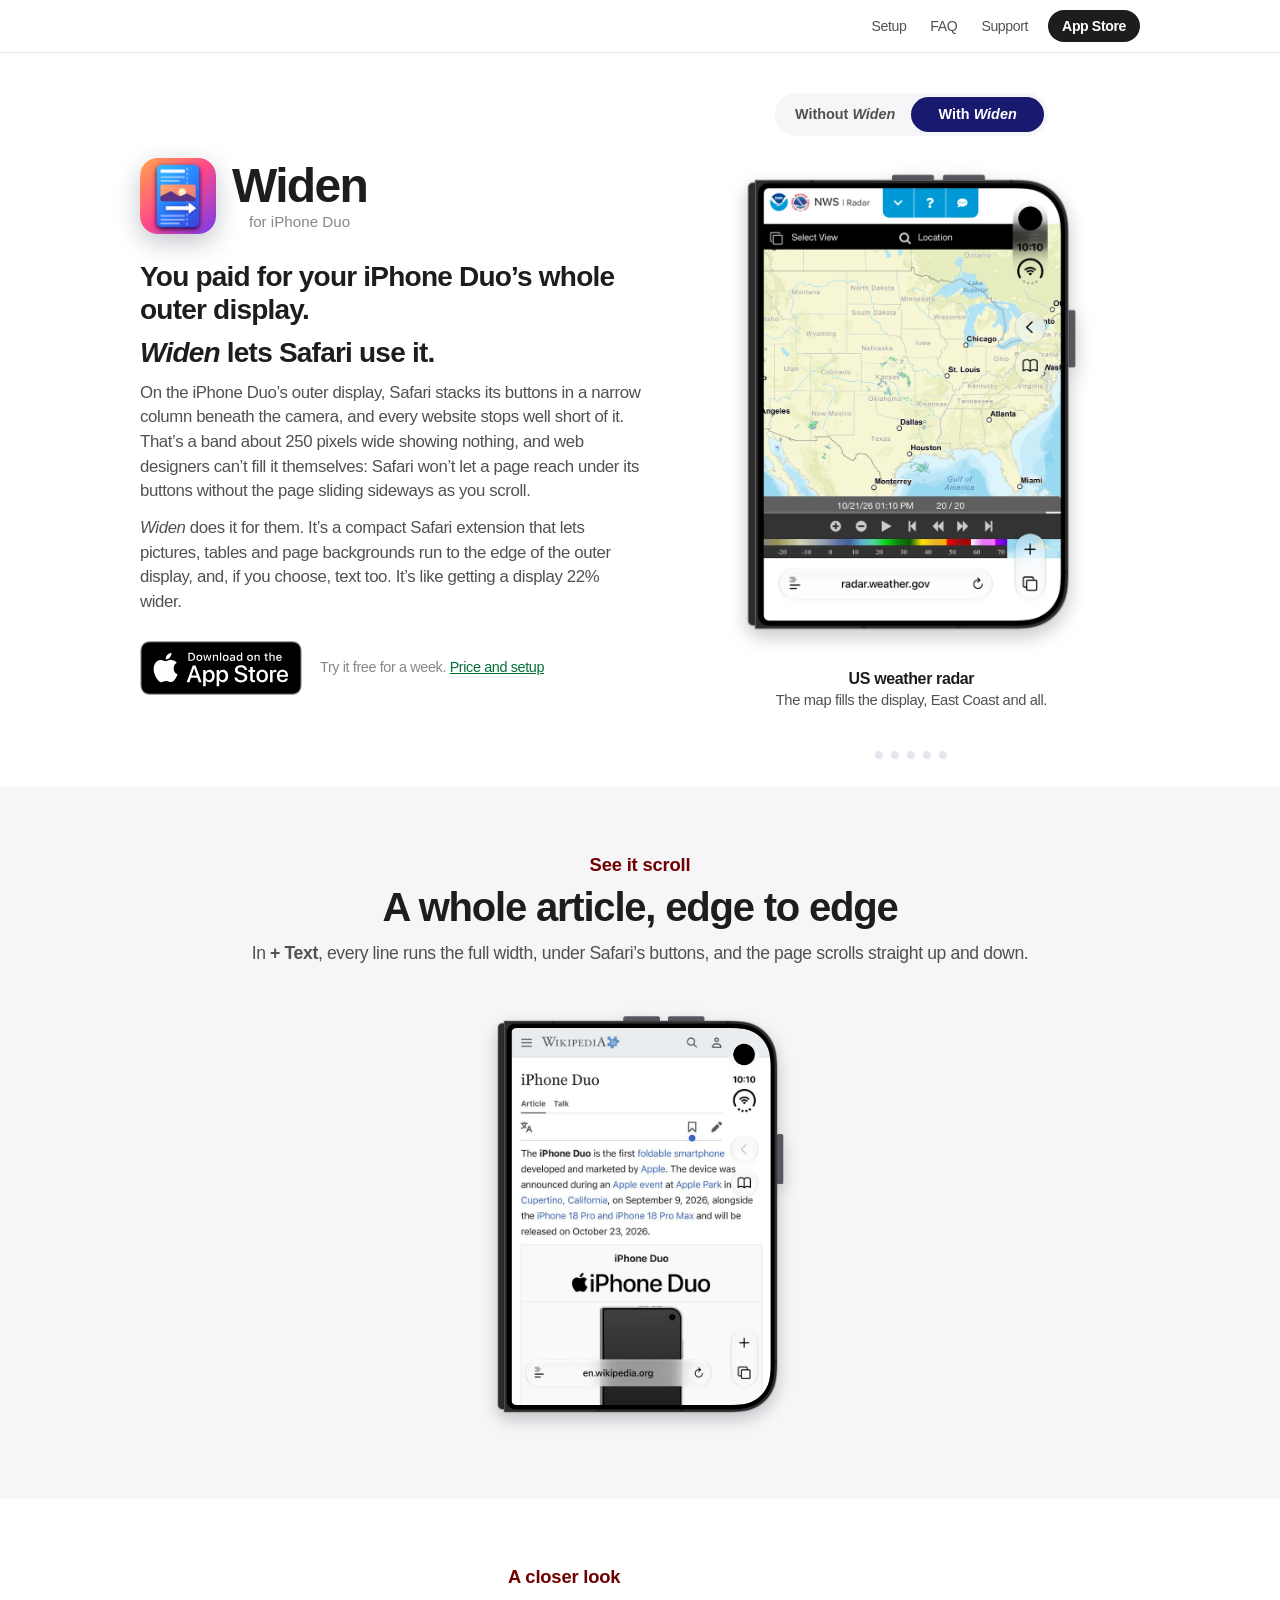
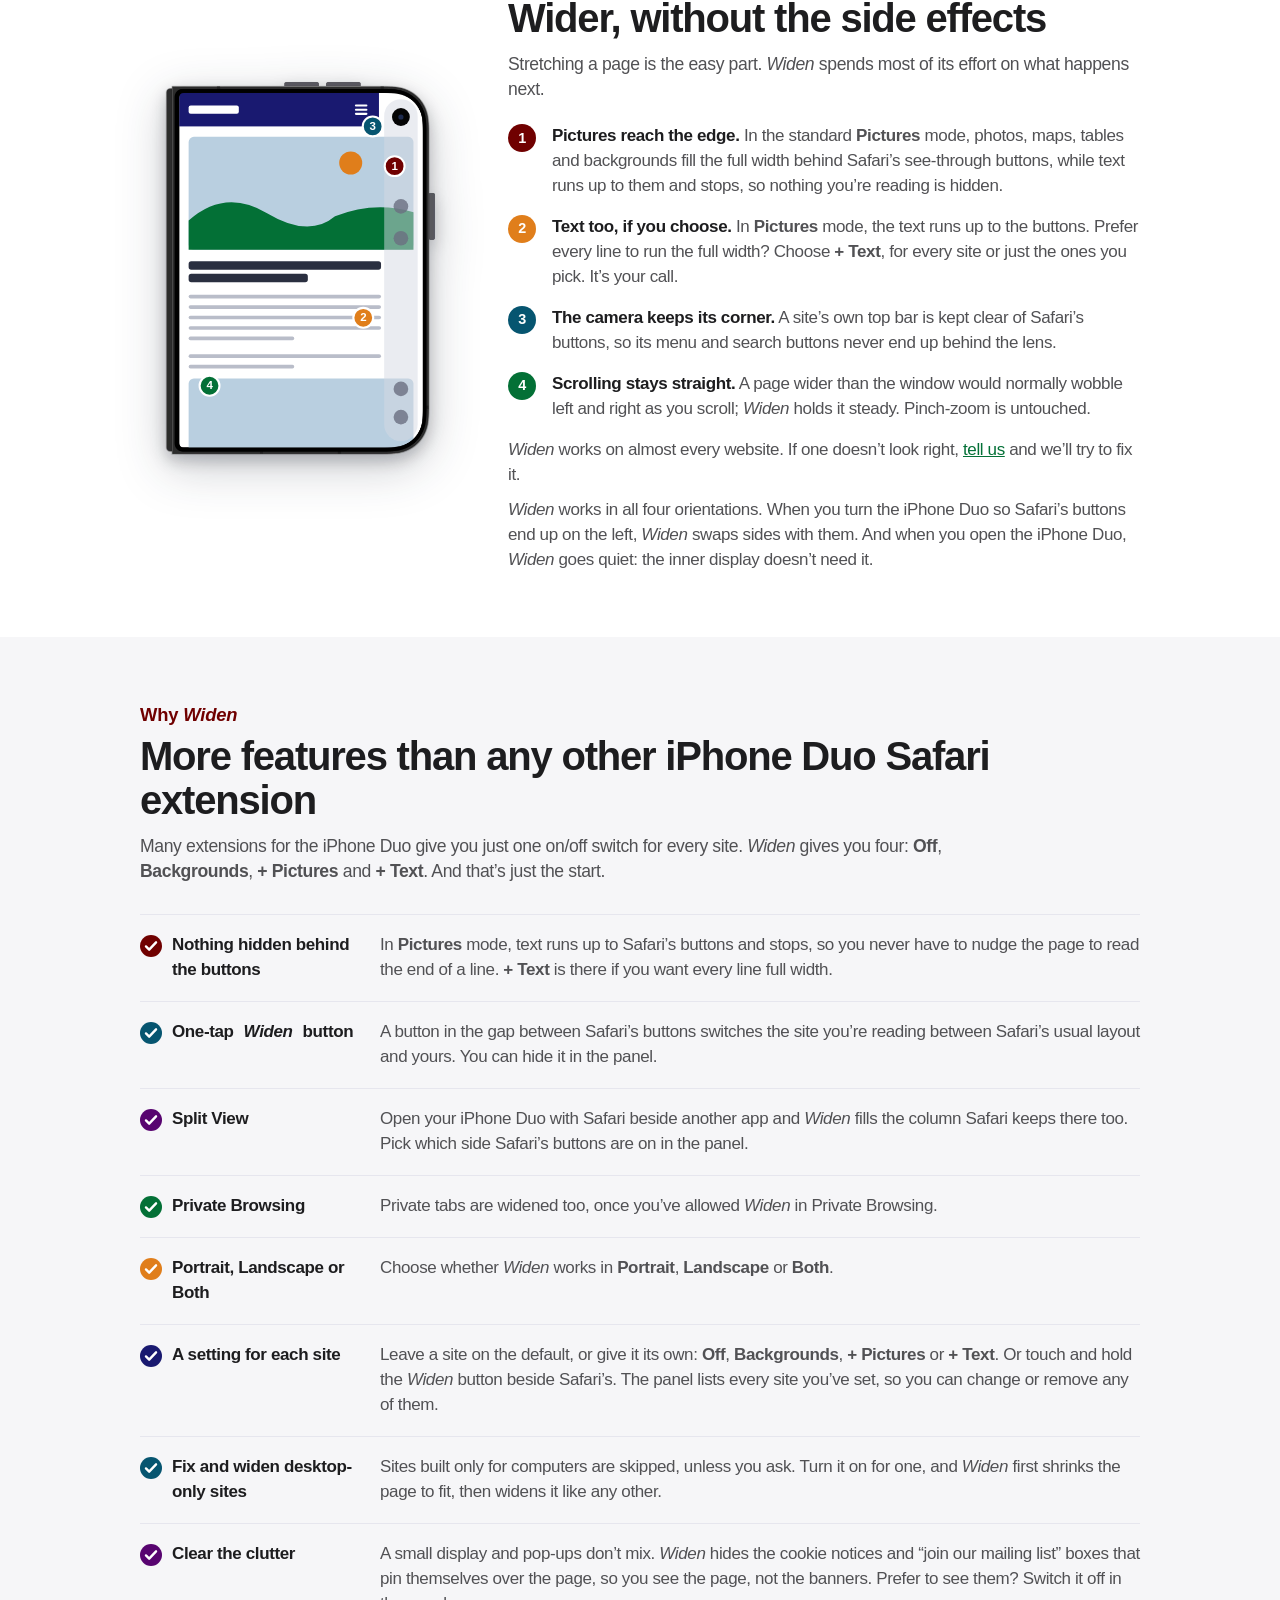
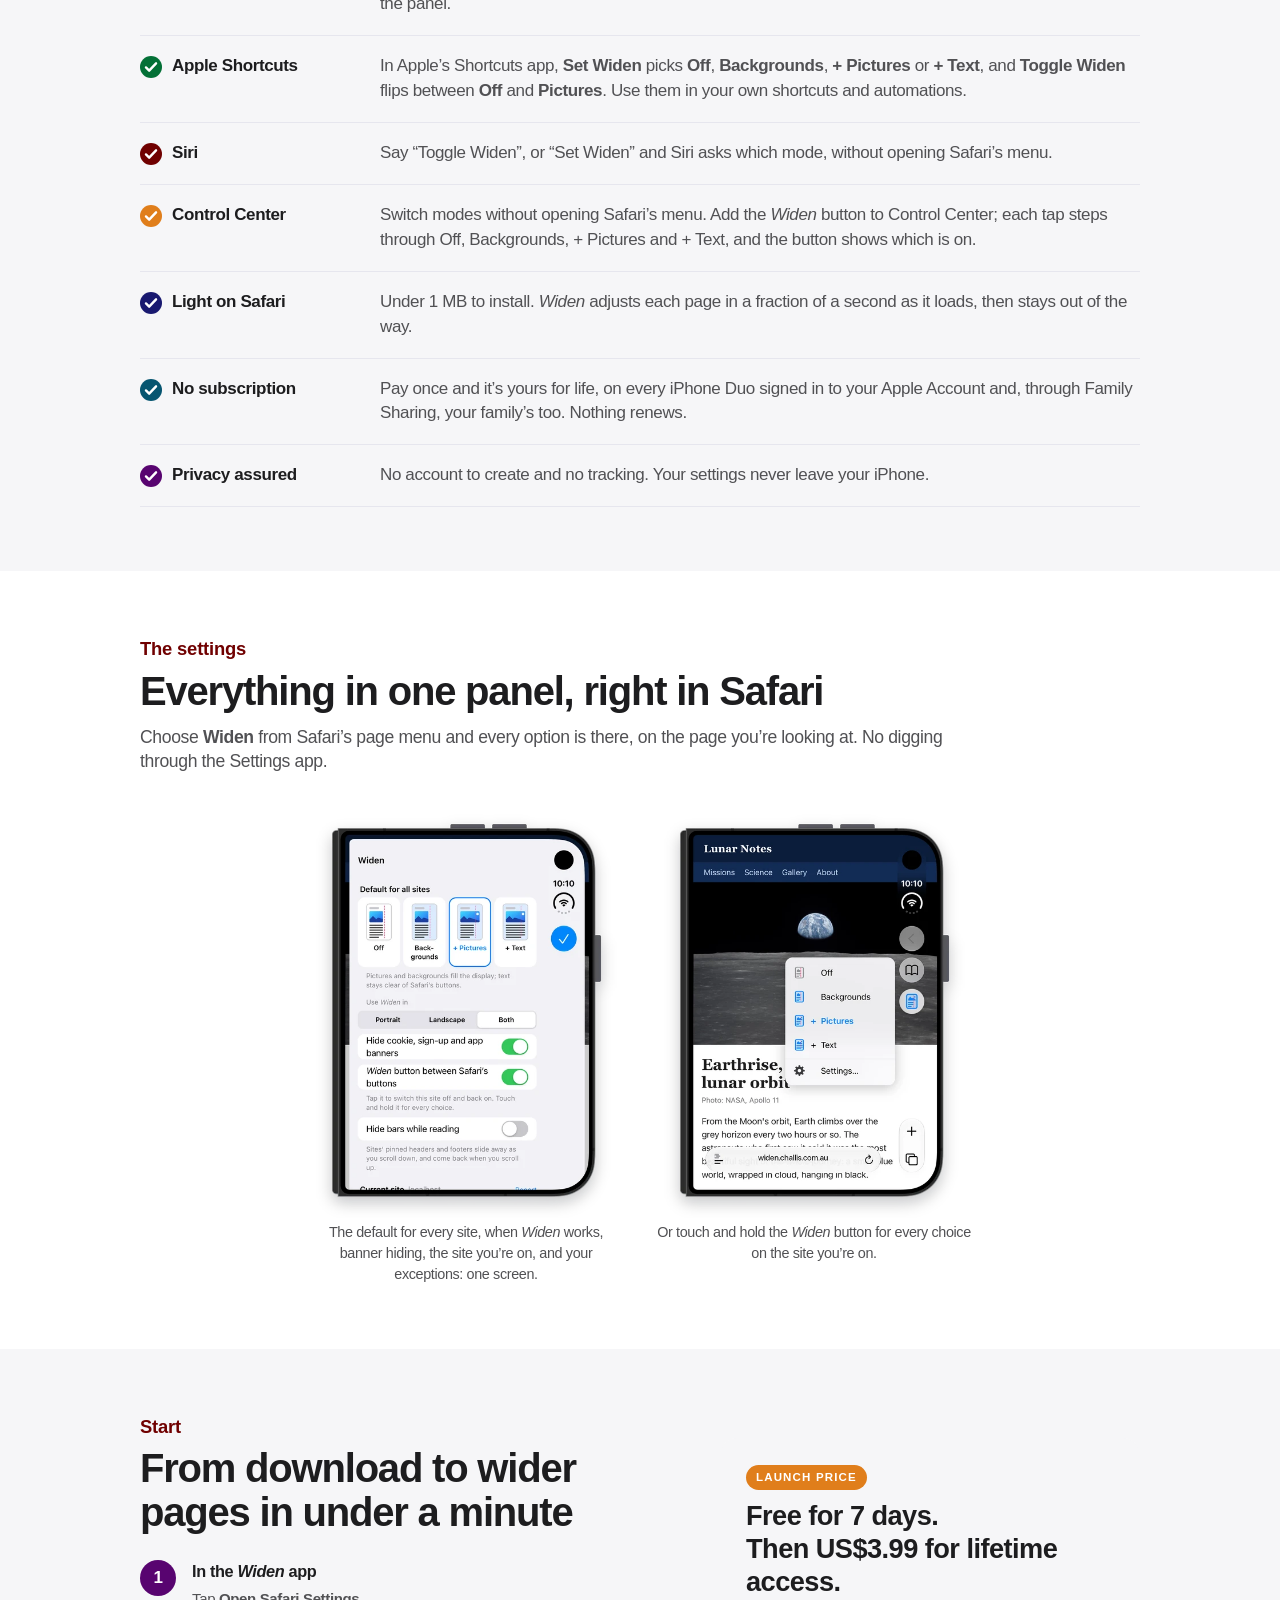
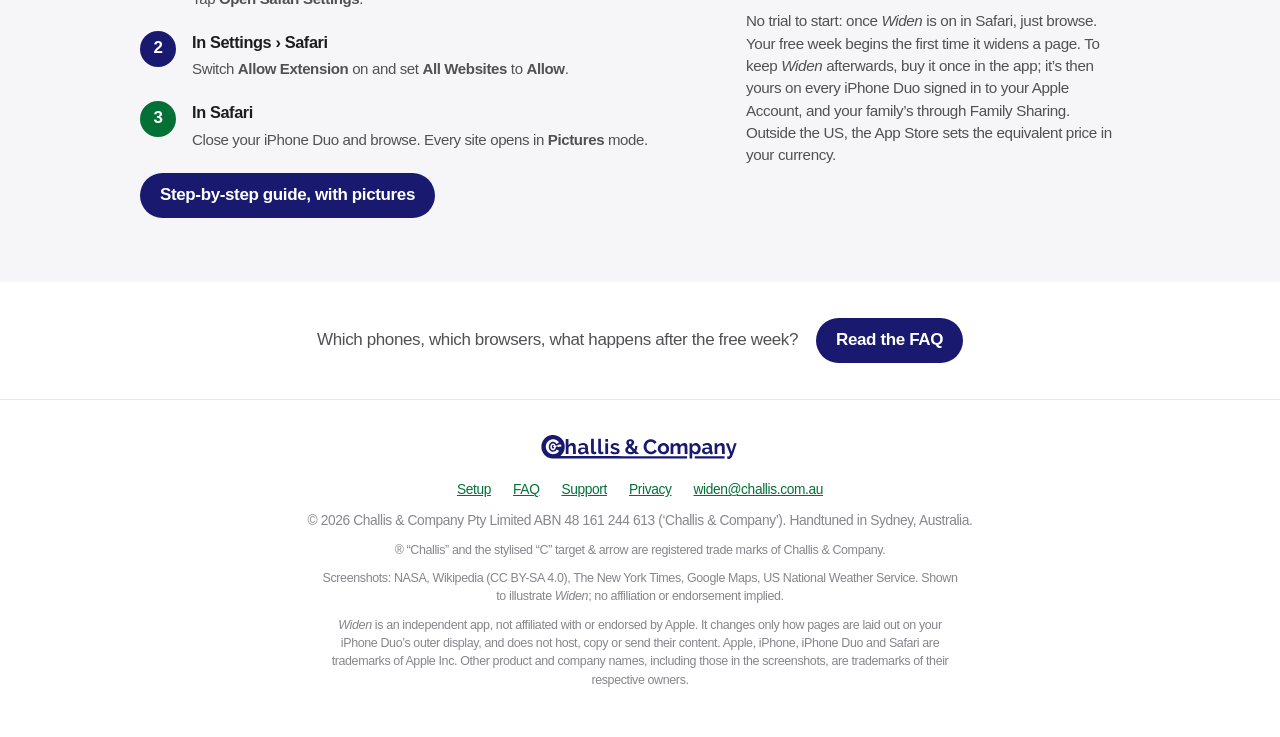
==== commit 8de1b343: "Site for 1.0.4: four ways to read (+ names), new panel picture and the button's touch-and-hold menu;" ====
--- a/index.html
+++ b/index.html
@@ -20,7 +20,7 @@
 <link rel="icon" type="image/png" sizes="32x32" href="img/favicon-32.png?v=3">
 <link rel="icon" type="image/png" sizes="16x16" href="img/favicon-16.png?v=3">
 <link rel="apple-touch-icon" href="img/apple-touch-icon.png?v=3">
-<link rel="stylesheet" href="style.css?v=af453d93">
+<link rel="stylesheet" href="style.css?v=f96f232d">
 <link rel="canonical" href="https://widen.challis.com.au/">
 <script type="application/ld+json">{"@context": "https://schema.org", "@type": "MobileApplication", "name": "Widen for iPhone Duo", "alternateName": "Widen", "url": "https://widen.challis.com.au/", "description": "A Safari extension that lets web pages use the whole outer display of the iPhone Duo, running under Safari's side column of buttons while text stays readable.", "applicationCategory": "UtilitiesApplication", "operatingSystem": "iOS", "image": "https://widen.challis.com.au/img/icon.png?v=3", "downloadUrl": "https://apps.apple.com/app/id6824905949", "sameAs": ["https://apps.apple.com/app/id6824905949"], "offers": {"@type": "Offer", "price": "3.99", "priceCurrency": "USD"}, "publisher": {"@type": "Organization", "name": "Challis & Company"}}</script>
 </head>
@@ -74,11 +74,11 @@
         <div class="slide" data-site="Wikipedia">
           <div class="flip-pics">
             <img class="pic-before" src="img/before.webp?v=8" width="860" height="1117" alt="Wikipedia's iPhone Duo article in Safari on the closed iPhone Duo, without Widen: the page stops well short of Safari's buttons, leaving an empty band">
-            <img class="pic-after" src="img/after.webp?v=8" width="860" height="1117" alt="The same article with Widen in Pictures &amp; text mode: the article text and info box run the full width of the display">
+            <img class="pic-after" src="img/after.webp?v=8" width="860" height="1117" alt="The same article with Widen in + Text mode: the article text and info box run the full width of the display">
           </div>
           <p class="slide-cap"><b>Wikipedia</b>
             <span class="cap-before">The page stops short; the band by the buttons is empty.</span>
-            <span class="cap-after">In <strong>Pictures &amp; text</strong>, the article runs the full width.</span></p>
+            <span class="cap-after">In <strong>+ Text</strong>, the article runs the full width.</span></p>
         </div>
         <div class="slide" data-site="The New York Times">
           <div class="flip-pics">
@@ -117,7 +117,7 @@
   <div class="wrap scroll-wrap">
     <span class="kicker">See it scroll</span>
     <h2>A whole article, edge to edge</h2>
-    <p class="intro">In <strong>Pictures &amp; text</strong> mode, every line runs the full width, under Safari&rsquo;s buttons, and the page scrolls straight up and down.</p>
+    <p class="intro">In <strong>+ Text</strong>, every line runs the full width, under Safari&rsquo;s buttons, and the page scrolls straight up and down.</p>
     <figure class="scroll-demo">
       <div class="duo-video">
         <video src="img/scroll.mp4?v=4" poster="img/scroll-poster.jpg?v=2" width="620" height="902" autoplay muted loop playsinline preload="metadata" aria-label="Scrolling Wikipedia's iPhone Duo article with Widen in Pictures and text mode"></video>
@@ -136,7 +136,7 @@
       <p class="intro">Stretching a page is the easy part. <em>Widen</em> spends most of its effort on what happens next.</p>
       <ol class="notes">
         <li><b>Pictures reach the edge.</b> In the standard <strong>Pictures</strong> mode, photos, maps, tables and backgrounds fill the full width behind Safari&rsquo;s see-through buttons, while text runs up to them and stops, so nothing you&rsquo;re reading is hidden.</li>
-        <li><b>Text too, if you choose.</b> In <strong>Pictures</strong> mode, the text runs up to the buttons. Prefer every line to run the full width? Choose <strong>Pictures &amp; text</strong>, for every site or just the ones you pick. It&rsquo;s your call.</li>
+        <li><b>Text too, if you choose.</b> In <strong>Pictures</strong> mode, the text runs up to the buttons. Prefer every line to run the full width? Choose <strong>+ Text</strong>, for every site or just the ones you pick. It&rsquo;s your call.</li>
         <li><b>The camera keeps its corner.</b> A site&rsquo;s own top bar is kept clear of Safari&rsquo;s buttons, so its menu and search buttons never end up behind the lens.</li>
         <li><b>Scrolling stays straight.</b> A page wider than the window would normally wobble left and right as you scroll; <em>Widen</em> holds it steady. Pinch-zoom is untouched.</li>
       </ol>
@@ -150,19 +150,19 @@
   <div class="wrap">
     <span class="kicker">Why <em>Widen</em></span>
     <h2>More features than any other iPhone Duo Safari extension</h2>
-    <p class="intro">Many extensions for the iPhone Duo give you just one on/off switch for every site. <em>Widen</em> gives you three choices: <strong>Off</strong>, <strong>Pictures</strong> and <strong>Pictures &amp; text</strong>. And that&rsquo;s just the start.</p>
+    <p class="intro">Many extensions for the iPhone Duo give you just one on/off switch for every site. <em>Widen</em> gives you four: <strong>Off</strong>, <strong>Backgrounds</strong>, <strong>+ Pictures</strong> and <strong>+ Text</strong>. And that&rsquo;s just the start.</p>
     <dl class="extras">
-      <div><dt><span class="dot c-red"></span>Nothing hidden behind the buttons</dt><dd>In <strong>Pictures</strong> mode, text runs up to Safari&rsquo;s buttons and stops, so you never have to nudge the page to read the end of a line. <strong>Pictures &amp; text</strong> is there if you want every line full width.</dd></div>
+      <div><dt><span class="dot c-red"></span>Nothing hidden behind the buttons</dt><dd>In <strong>Pictures</strong> mode, text runs up to Safari&rsquo;s buttons and stops, so you never have to nudge the page to read the end of a line. <strong>+ Text</strong> is there if you want every line full width.</dd></div>
       <div><dt><span class="dot c-teal"></span>One-tap <em>Widen</em> button</dt><dd>A button in the gap between Safari&rsquo;s buttons switches the site you&rsquo;re reading between Safari&rsquo;s usual layout and yours. You can hide it in the panel.</dd></div>
       <div><dt><span class="dot c-purple"></span>Split View</dt><dd>Open your iPhone Duo with Safari beside another app and <em>Widen</em> fills the column Safari keeps there too. Pick which side Safari&rsquo;s buttons are on in the panel.</dd></div>
       <div><dt><span class="dot c-green"></span>Private Browsing</dt><dd>Private tabs are widened too, once you&rsquo;ve allowed <em>Widen</em> in Private Browsing.</dd></div>
       <div><dt><span class="dot c-orange"></span>Portrait, Landscape or Both</dt><dd>Choose whether <em>Widen</em> works in <strong>Portrait</strong>, <strong>Landscape</strong> or <strong>Both</strong>.</dd></div>
-      <div><dt><span class="dot c-navy"></span>A setting for each site</dt><dd>Leave a site on the default, or give it its own: <strong>Off</strong>, <strong>Pictures</strong> or <strong>Pictures &amp; text</strong>. The panel lists every site you&rsquo;ve set, so you can change or remove any of them.</dd></div>
+      <div><dt><span class="dot c-navy"></span>A setting for each site</dt><dd>Leave a site on the default, or give it its own: <strong>Off</strong>, <strong>Backgrounds</strong>, <strong>+ Pictures</strong> or <strong>+ Text</strong>. Or touch and hold the <em>Widen</em> button beside Safari&rsquo;s. The panel lists every site you&rsquo;ve set, so you can change or remove any of them.</dd></div>
       <div><dt><span class="dot c-teal"></span>Fix and widen desktop-only sites</dt><dd>Sites built only for computers are skipped, unless you ask. Turn it on for one, and <em>Widen</em> first shrinks the page to fit, then widens it like any other.</dd></div>
       <div><dt><span class="dot c-purple"></span>Clear the clutter</dt><dd>A small display and pop-ups don&rsquo;t mix. <em>Widen</em> hides the cookie notices and &ldquo;join our mailing list&rdquo; boxes that pin themselves over the page, so you see the page, not the banners. Prefer to see them? Switch it off in the panel.</dd></div>
-      <div><dt><span class="dot c-green"></span>Apple Shortcuts</dt><dd>In Apple&rsquo;s Shortcuts app, <strong>Set Widen</strong> picks <strong>Off</strong>, <strong>Pictures</strong> or <strong>Pictures &amp; text</strong>, and <strong>Toggle Widen</strong> flips between <strong>Off</strong> and <strong>Pictures</strong>. Use them in your own shortcuts and automations.</dd></div>
+      <div><dt><span class="dot c-green"></span>Apple Shortcuts</dt><dd>In Apple&rsquo;s Shortcuts app, <strong>Set Widen</strong> picks <strong>Off</strong>, <strong>Backgrounds</strong>, <strong>+ Pictures</strong> or <strong>+ Text</strong>, and <strong>Toggle Widen</strong> flips between <strong>Off</strong> and <strong>Pictures</strong>. Use them in your own shortcuts and automations.</dd></div>
       <div><dt><span class="dot c-red"></span>Siri</dt><dd>Say &ldquo;Toggle Widen&rdquo;, or &ldquo;Set Widen&rdquo; and Siri asks which mode, without opening Safari&rsquo;s menu.</dd></div>
-      <div><dt><span class="dot c-orange"></span>Control Center</dt><dd>Switch modes without opening Safari&rsquo;s menu. Add the <em>Widen</em> button to Control Center; each tap steps through Off, Pictures and Pictures &amp; text, and the button shows which is on.</dd></div>
+      <div><dt><span class="dot c-orange"></span>Control Center</dt><dd>Switch modes without opening Safari&rsquo;s menu. Add the <em>Widen</em> button to Control Center; each tap steps through Off, Backgrounds, + Pictures and + Text, and the button shows which is on.</dd></div>
       <div><dt><span class="dot c-navy"></span>Light on Safari</dt><dd>Under 1&nbsp;MB to install. <em>Widen</em> adjusts each page in a fraction of a second as it loads, then stays out of the way.</dd></div>
       <div><dt><span class="dot c-teal"></span>No subscription</dt><dd>Pay once and it&rsquo;s yours for life, on every iPhone Duo signed in to your Apple Account and, through Family Sharing, your family&rsquo;s too. Nothing renews.</dd></div>
       <div><dt><span class="dot c-purple"></span>Privacy assured</dt><dd>No account to create and no tracking. Your settings never leave your iPhone.</dd></div>
@@ -175,7 +175,7 @@
     <span class="kicker">The settings</span>
     <h2>Everything in one panel, right in Safari</h2>
     <p class="intro">Choose <strong>Widen</strong> from Safari&rsquo;s page menu and every option is there, on the page you&rsquo;re looking at. No digging through the Settings app.</p>
-    <figure class="panel-one"><img src="img/panel.webp?v=11" width="560" height="727" loading="lazy" alt="Widen's panel in Safari, full screen: Default for all sites with Off, Pictures and Pictures &amp; text; Portrait, Landscape or Both; banner hiding on; the current site, apple.com, set to Pictures &amp; text; and site exceptions"><figcaption>The default for every site, when <em>Widen</em> works, banner hiding, the site you&rsquo;re on, and your exceptions: one screen.</figcaption></figure>
+    <div class="panel-pair"><figure class="panel-one"><img src="img/panel.webp?v=12" width="560" height="727" loading="lazy" alt="Widen's panel in Safari: Default for all sites with Off, Backgrounds, + Pictures and + Text; Portrait, Landscape or Both; banner hiding and the Widen button switched on"><figcaption>The default for every site, when <em>Widen</em> works, banner hiding, the site you&rsquo;re on, and your exceptions: one screen.</figcaption></figure><figure class="panel-one"><img src="img/menu-hold.webp?v=1" width="560" height="727" loading="lazy" alt="Touching and holding the Widen button beside Safari's buttons opens a menu: Off, Backgrounds, + Pictures, + Text and Settings"><figcaption>Or touch and hold the <em>Widen</em> button for every choice on the site you&rsquo;re on.</figcaption></figure></div>
   </div>
 </section>
 
--- a/style.css
+++ b/style.css
@@ -256,6 +256,8 @@
 .path { font-weight: 600; color: var(--ink); }
 
 .panel-one { max-width: 320px; margin: 28px auto 0; text-align: center; }
+.panel-pair { display: flex; flex-wrap: wrap; justify-content: center; gap: 0 28px; }
+.panel-pair .panel-one { flex: 1 1 260px; margin-left: 0; margin-right: 0; }
 .panel-one img { display: block; width: 100%; height: auto; }
 .panel-one figcaption { font-size: .9rem; color: var(--soft); margin-top: 4px; }
 .panels { display: grid; grid-template-columns: repeat(2, minmax(0, 300px)); justify-content: center; gap: 24px; margin-top: 28px; }
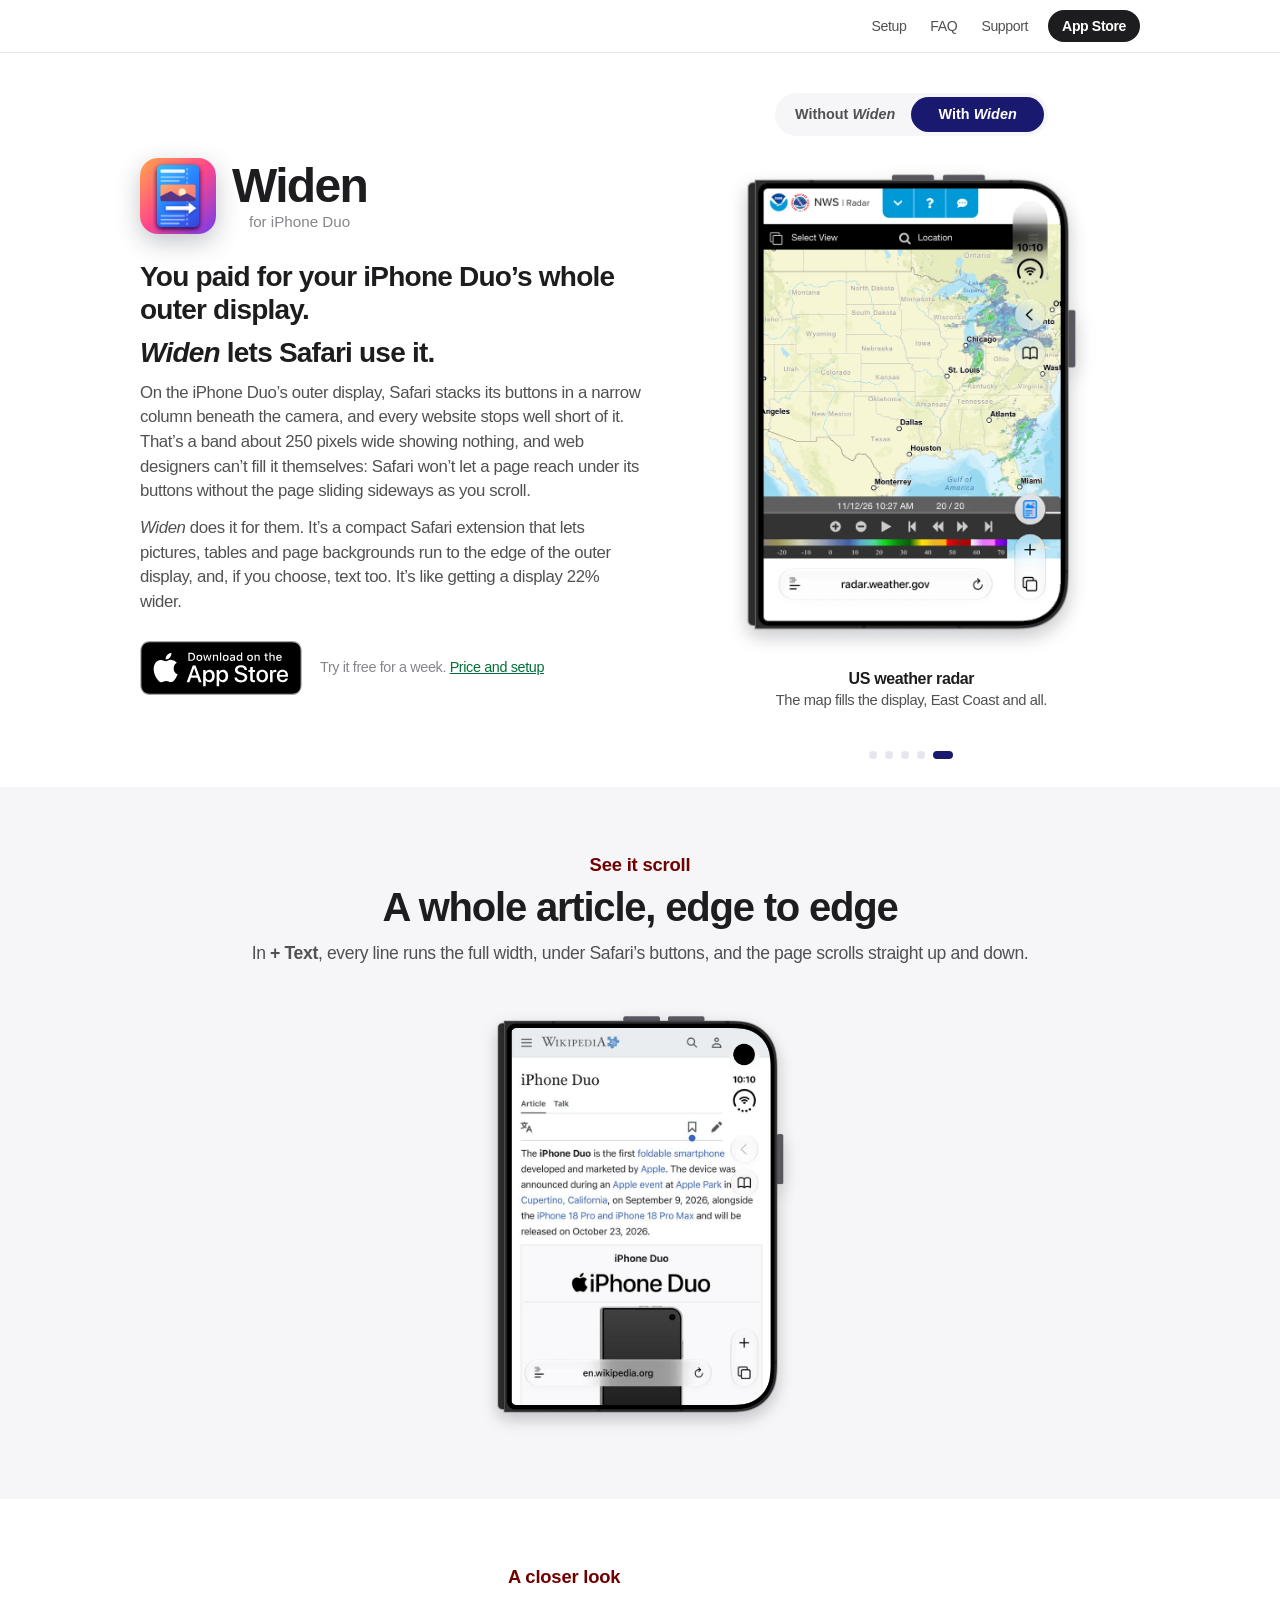
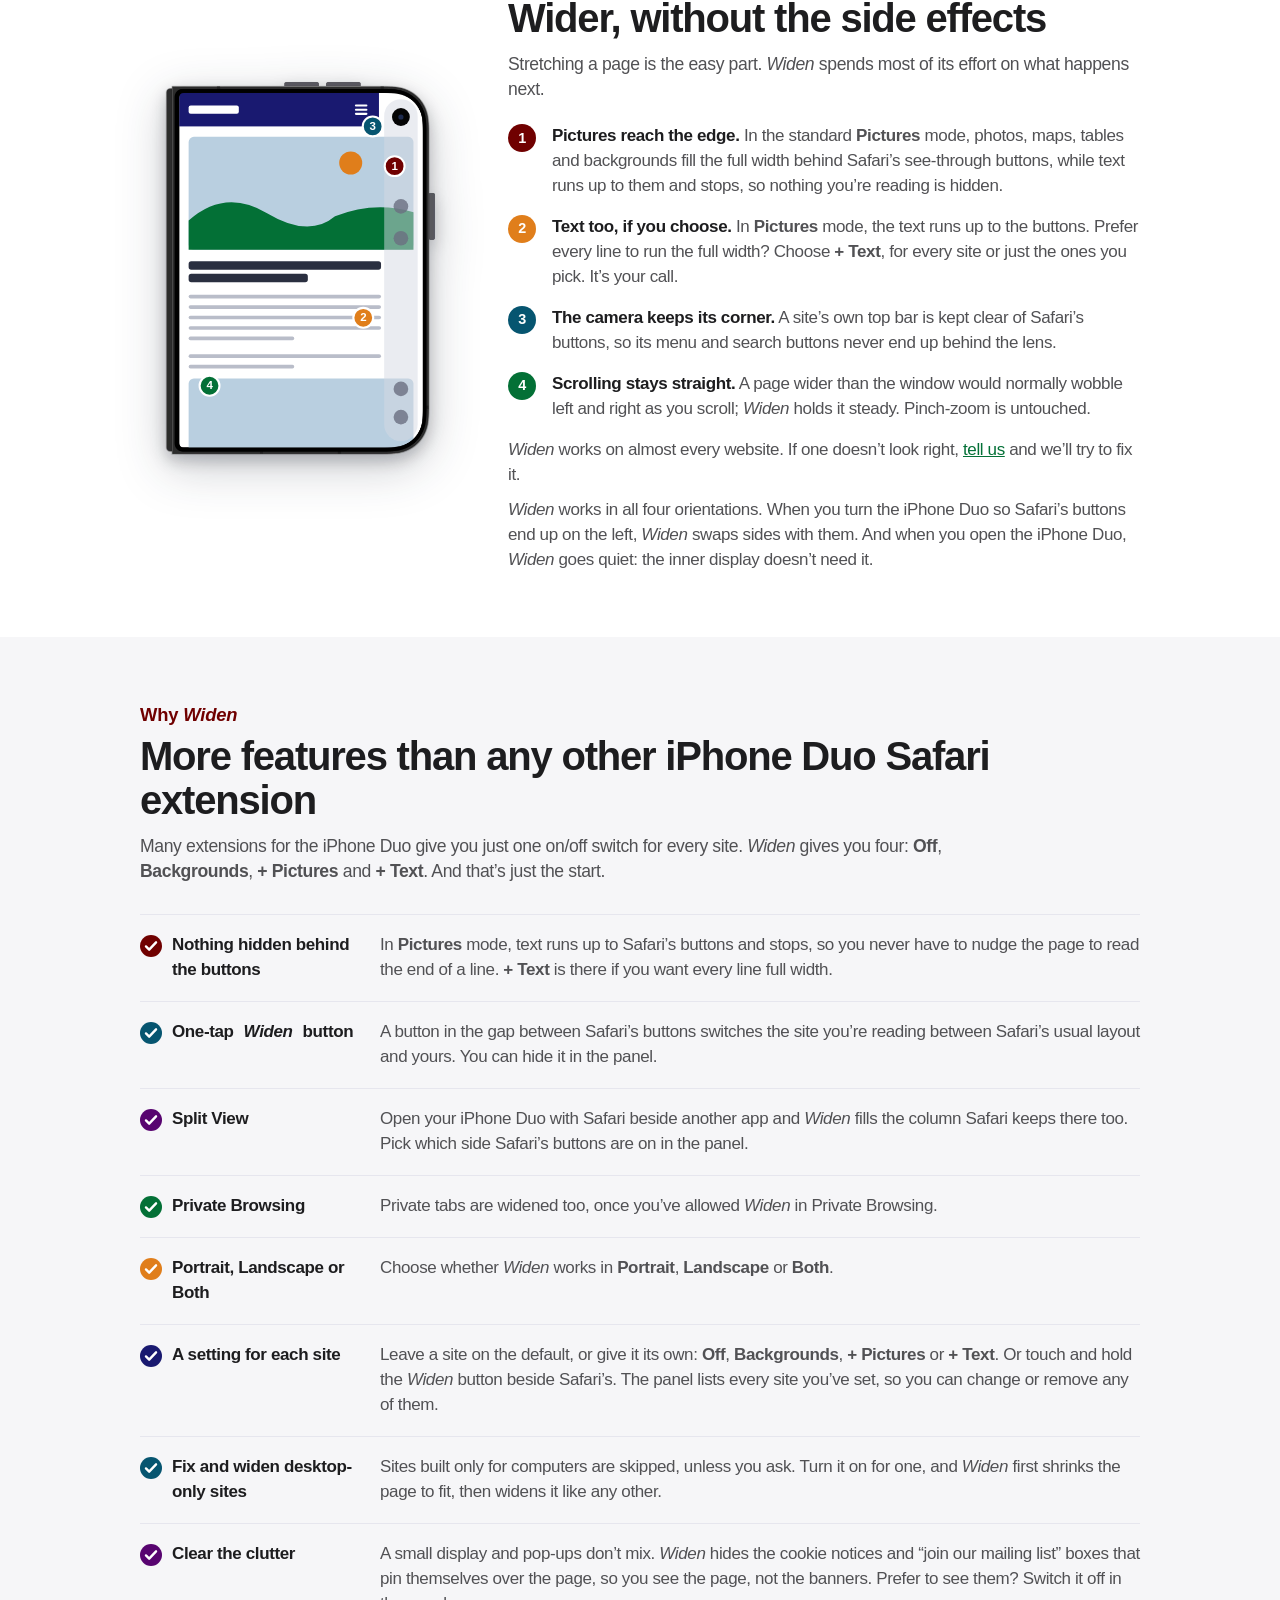
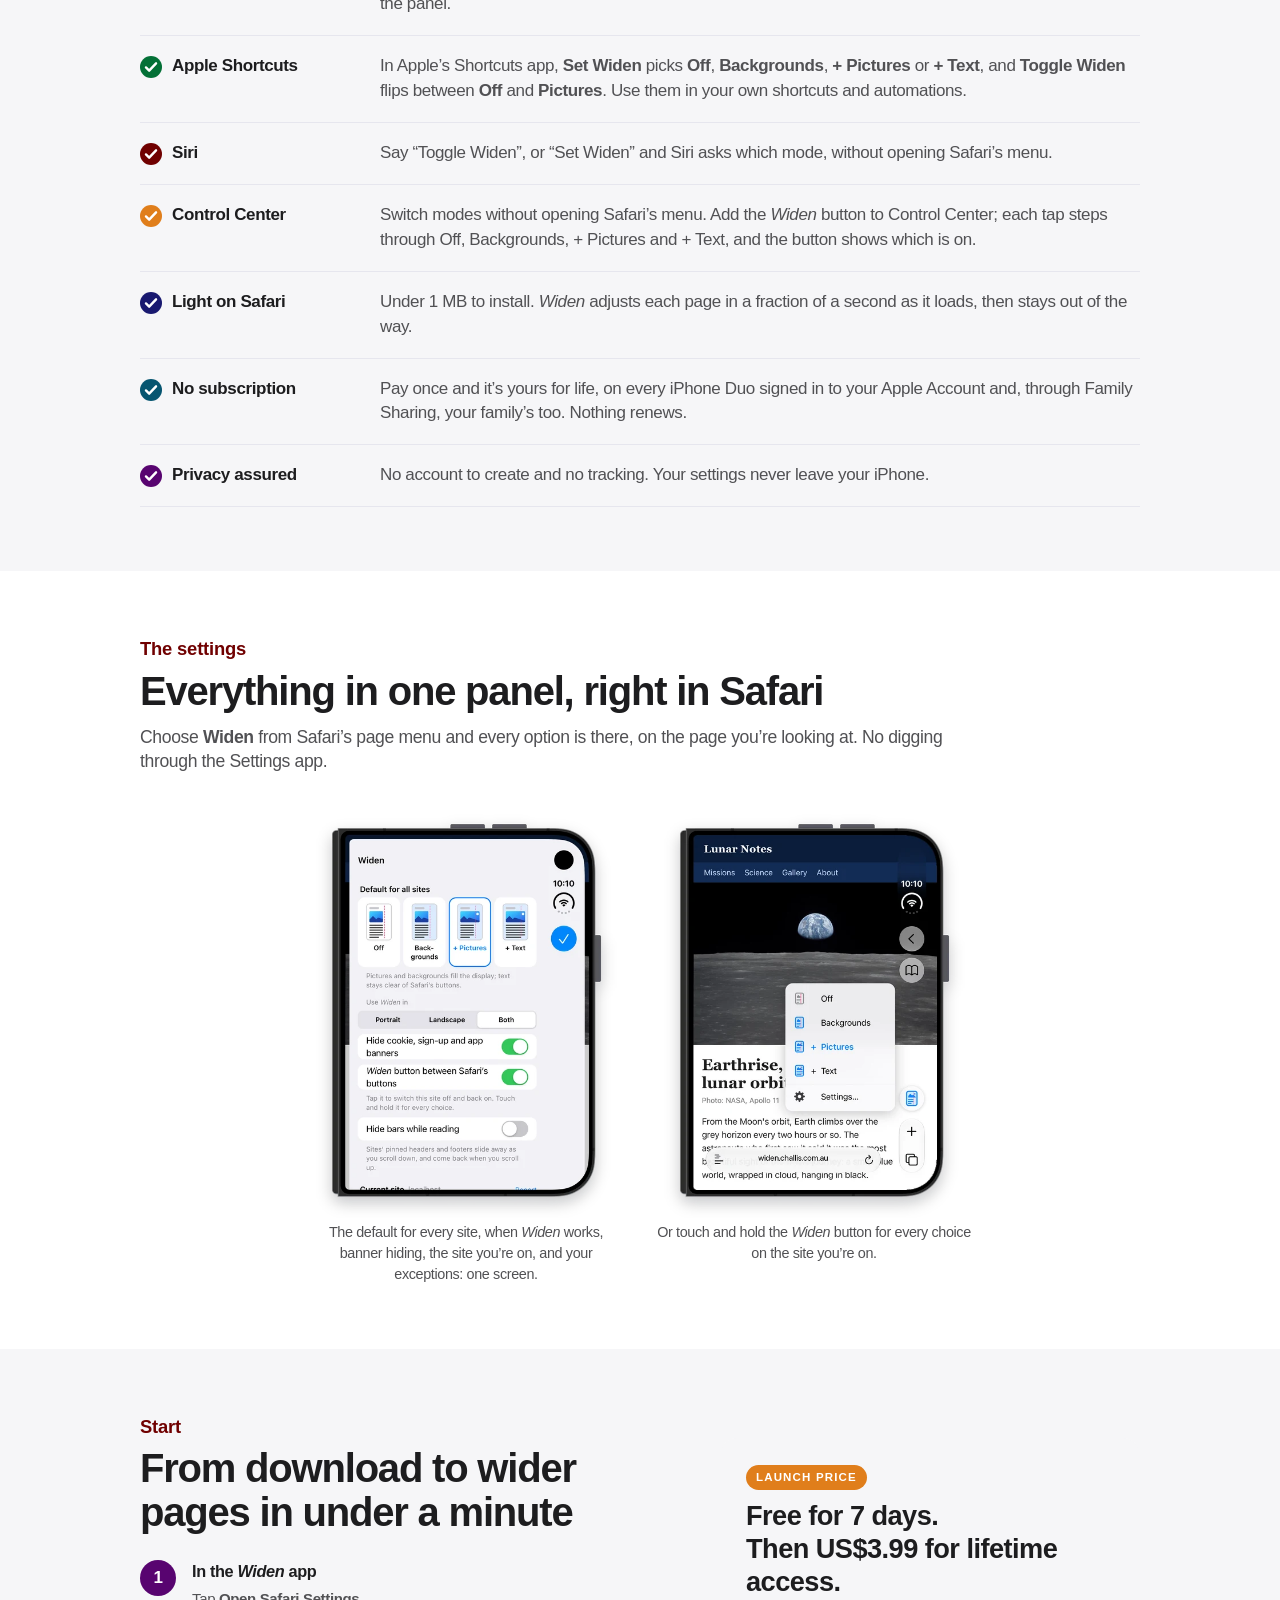
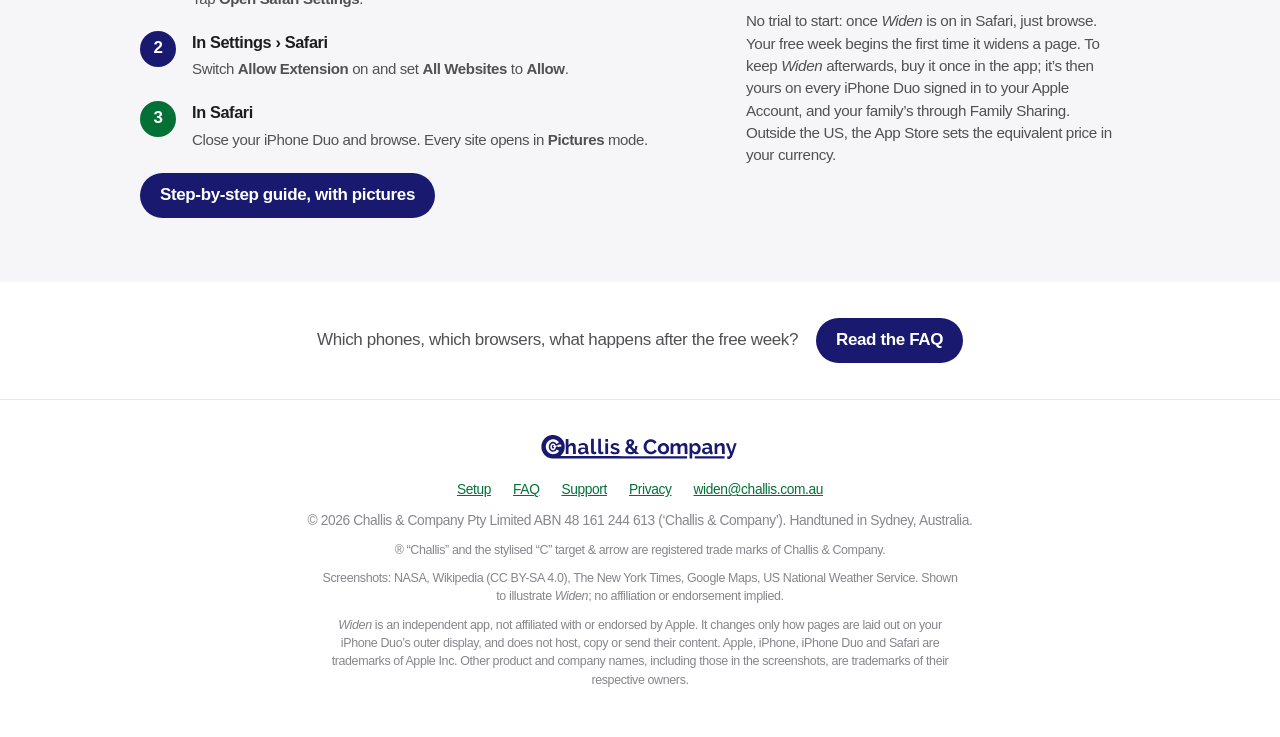
==== commit b924202f: "Pictures for 1.0.5: the Widen button above New Tab, the touch-and-hold menu, and a Koala article in " ====
--- a/index.html
+++ b/index.html
@@ -65,7 +65,7 @@
         <div class="slide" data-site="NASA">
           <div class="flip-pics">
             <img class="pic-before" src="img/moon-before.webp?v=10" width="860" height="1117" alt="NASA's Moon page on iPhone Duo's outer display, without Widen: a white column runs down beside Safari's buttons">
-            <img class="pic-after" src="img/moon-after.webp?v=11" width="860" height="1117" alt="The same page with Widen: the Moon runs right under Safari's buttons">
+            <img class="pic-after" src="img/moon-after.webp?v=12" width="860" height="1117" alt="The same page with Widen: the Moon runs right under Safari's buttons">
           </div>
           <p class="slide-cap"><b>NASA</b>
             <span class="cap-before">A white column runs down beside the buttons.</span>
@@ -73,8 +73,8 @@
         </div>
         <div class="slide" data-site="Wikipedia">
           <div class="flip-pics">
-            <img class="pic-before" src="img/before.webp?v=8" width="860" height="1117" alt="Wikipedia's iPhone Duo article in Safari on the closed iPhone Duo, without Widen: the page stops well short of Safari's buttons, leaving an empty band">
-            <img class="pic-after" src="img/after.webp?v=8" width="860" height="1117" alt="The same article with Widen in + Text mode: the article text and info box run the full width of the display">
+            <img class="pic-before" src="img/before.webp?v=9" width="860" height="1117" alt="Wikipedia's Koala article in Safari on the closed iPhone Duo, without Widen: the page stops well short of Safari's buttons, leaving an empty band">
+            <img class="pic-after" src="img/after.webp?v=9" width="860" height="1117" alt="The same article with Widen in + Text mode: the article text runs the full width of the display">
           </div>
           <p class="slide-cap"><b>Wikipedia</b>
             <span class="cap-before">The page stops short; the band by the buttons is empty.</span>
@@ -101,7 +101,7 @@
         <div class="slide" data-site="US weather radar">
           <div class="flip-pics">
             <img class="pic-before" src="img/radar-before.webp?v=8" width="860" height="1117" loading="lazy" alt="The US National Weather Service radar map on the closed iPhone Duo, without Widen: the map ends at Safari's buttons, cutting off the East Coast">
-            <img class="pic-after" src="img/radar-after.webp?v=8" width="860" height="1117" loading="lazy" alt="The same radar map with Widen: it fills the whole display under Safari's buttons, showing the East Coast">
+            <img class="pic-after" src="img/radar-after.webp?v=9" width="860" height="1117" loading="lazy" alt="The same radar map with Widen: it fills the whole display under Safari's buttons, showing the East Coast">
           </div>
           <p class="slide-cap"><b>US weather radar</b>
             <span class="cap-before">The map ends at the buttons; the East Coast is cut off.</span>
@@ -175,7 +175,7 @@
     <span class="kicker">The settings</span>
     <h2>Everything in one panel, right in Safari</h2>
     <p class="intro">Choose <strong>Widen</strong> from Safari&rsquo;s page menu and every option is there, on the page you&rsquo;re looking at. No digging through the Settings app.</p>
-    <div class="panel-pair"><figure class="panel-one"><img src="img/panel.webp?v=12" width="560" height="727" loading="lazy" alt="Widen's panel in Safari: Default for all sites with Off, Backgrounds, + Pictures and + Text; Portrait, Landscape or Both; banner hiding and the Widen button switched on"><figcaption>The default for every site, when <em>Widen</em> works, banner hiding, the site you&rsquo;re on, and your exceptions: one screen.</figcaption></figure><figure class="panel-one"><img src="img/menu-hold.webp?v=1" width="560" height="727" loading="lazy" alt="Touching and holding the Widen button beside Safari's buttons opens a menu: Off, Backgrounds, + Pictures, + Text and Settings"><figcaption>Or touch and hold the <em>Widen</em> button for every choice on the site you&rsquo;re on.</figcaption></figure></div>
+    <div class="panel-pair"><figure class="panel-one"><img src="img/panel.webp?v=12" width="560" height="727" loading="lazy" alt="Widen's panel in Safari: Default for all sites with Off, Backgrounds, + Pictures and + Text; Portrait, Landscape or Both; banner hiding and the Widen button switched on"><figcaption>The default for every site, when <em>Widen</em> works, banner hiding, the site you&rsquo;re on, and your exceptions: one screen.</figcaption></figure><figure class="panel-one"><img src="img/menu-hold.webp?v=2" width="560" height="727" loading="lazy" alt="Touching and holding the Widen button beside Safari's buttons opens a menu: Off, Backgrounds, + Pictures, + Text and Settings"><figcaption>Or touch and hold the <em>Widen</em> button for every choice on the site you&rsquo;re on.</figcaption></figure></div>
   </div>
 </section>
 
